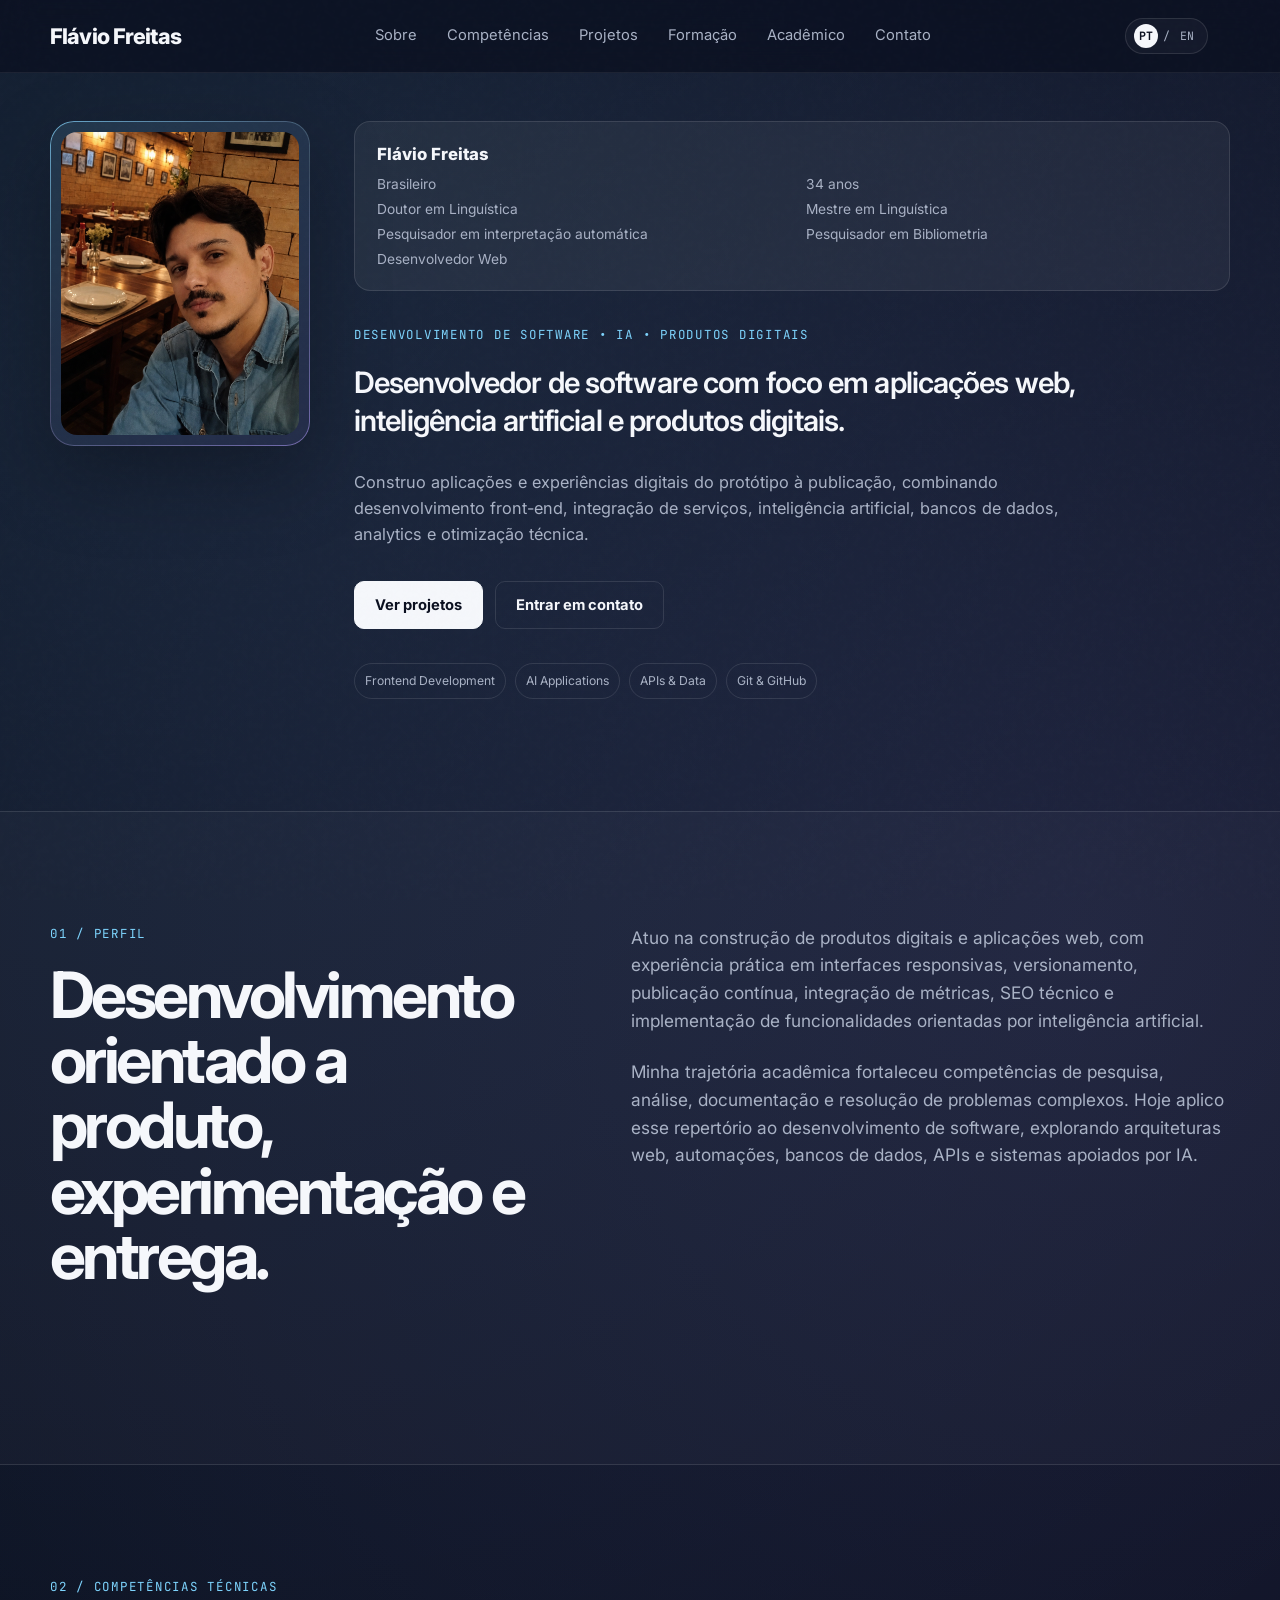
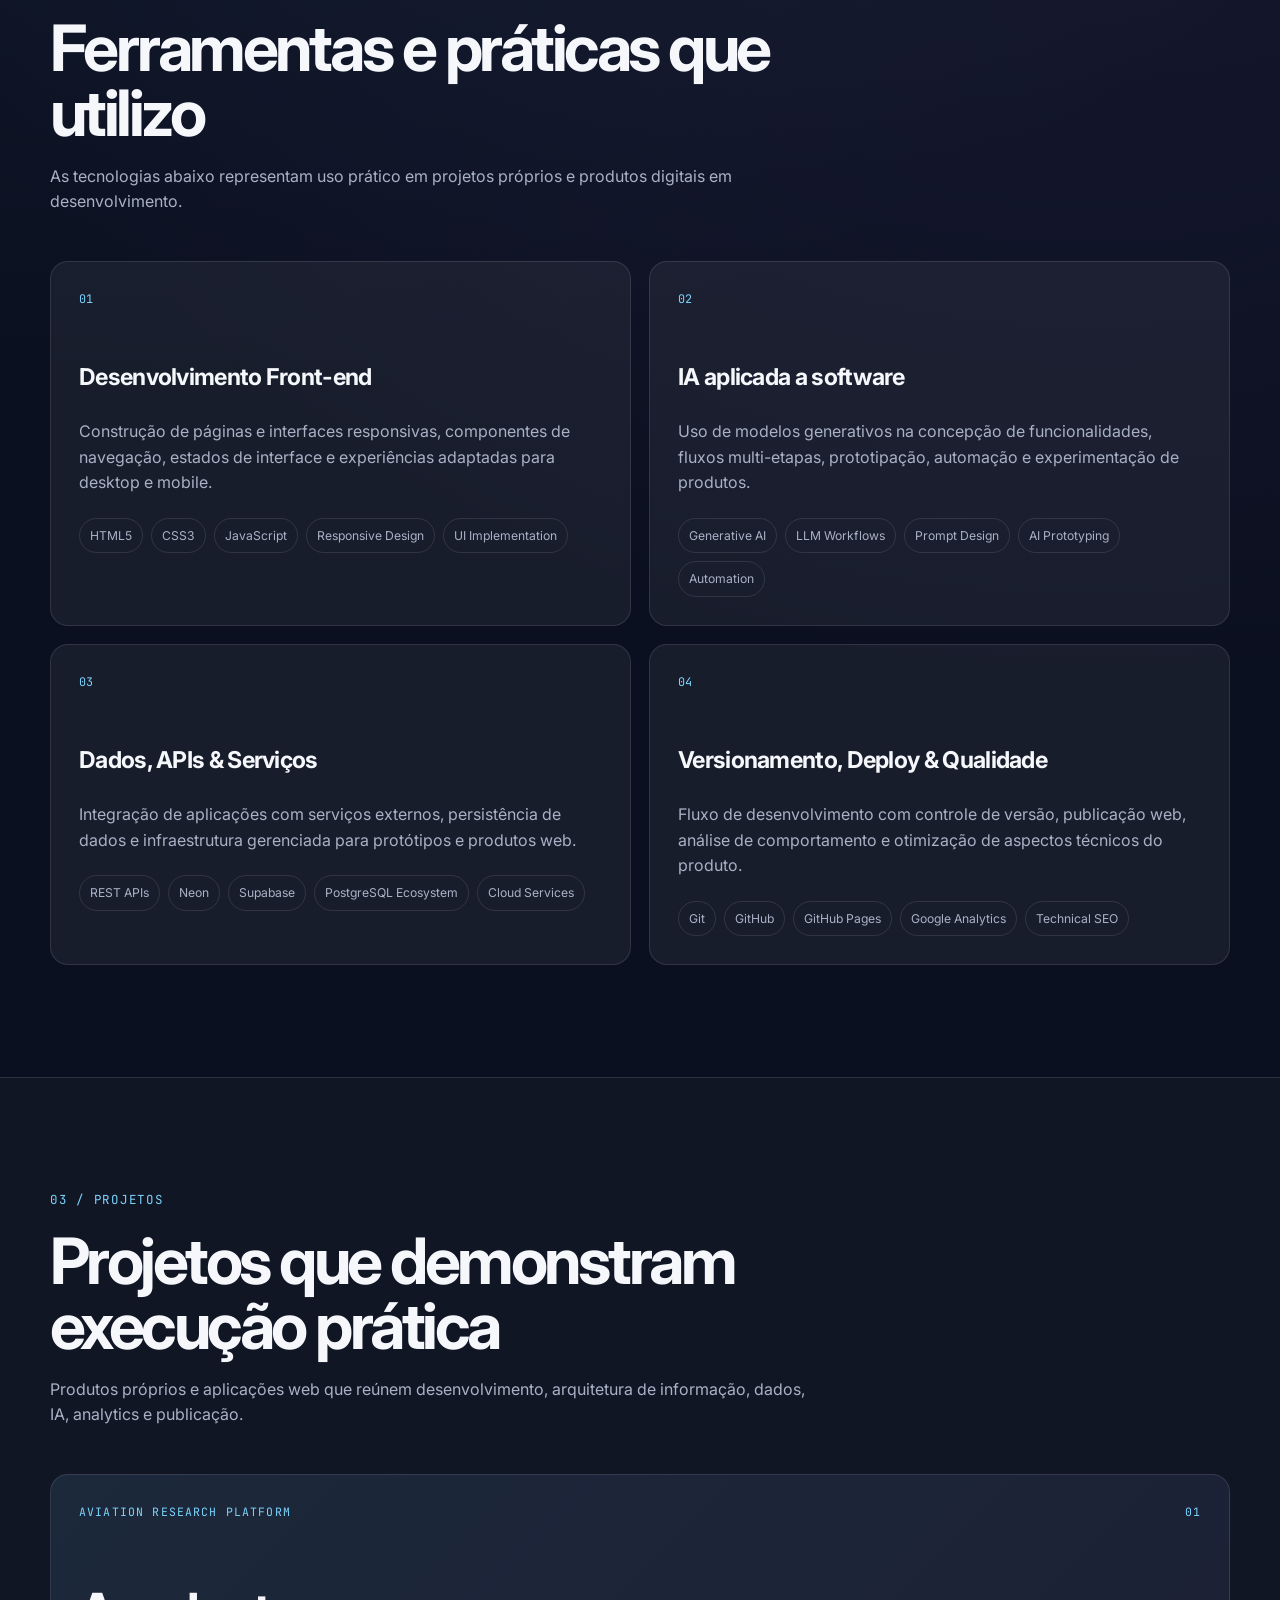
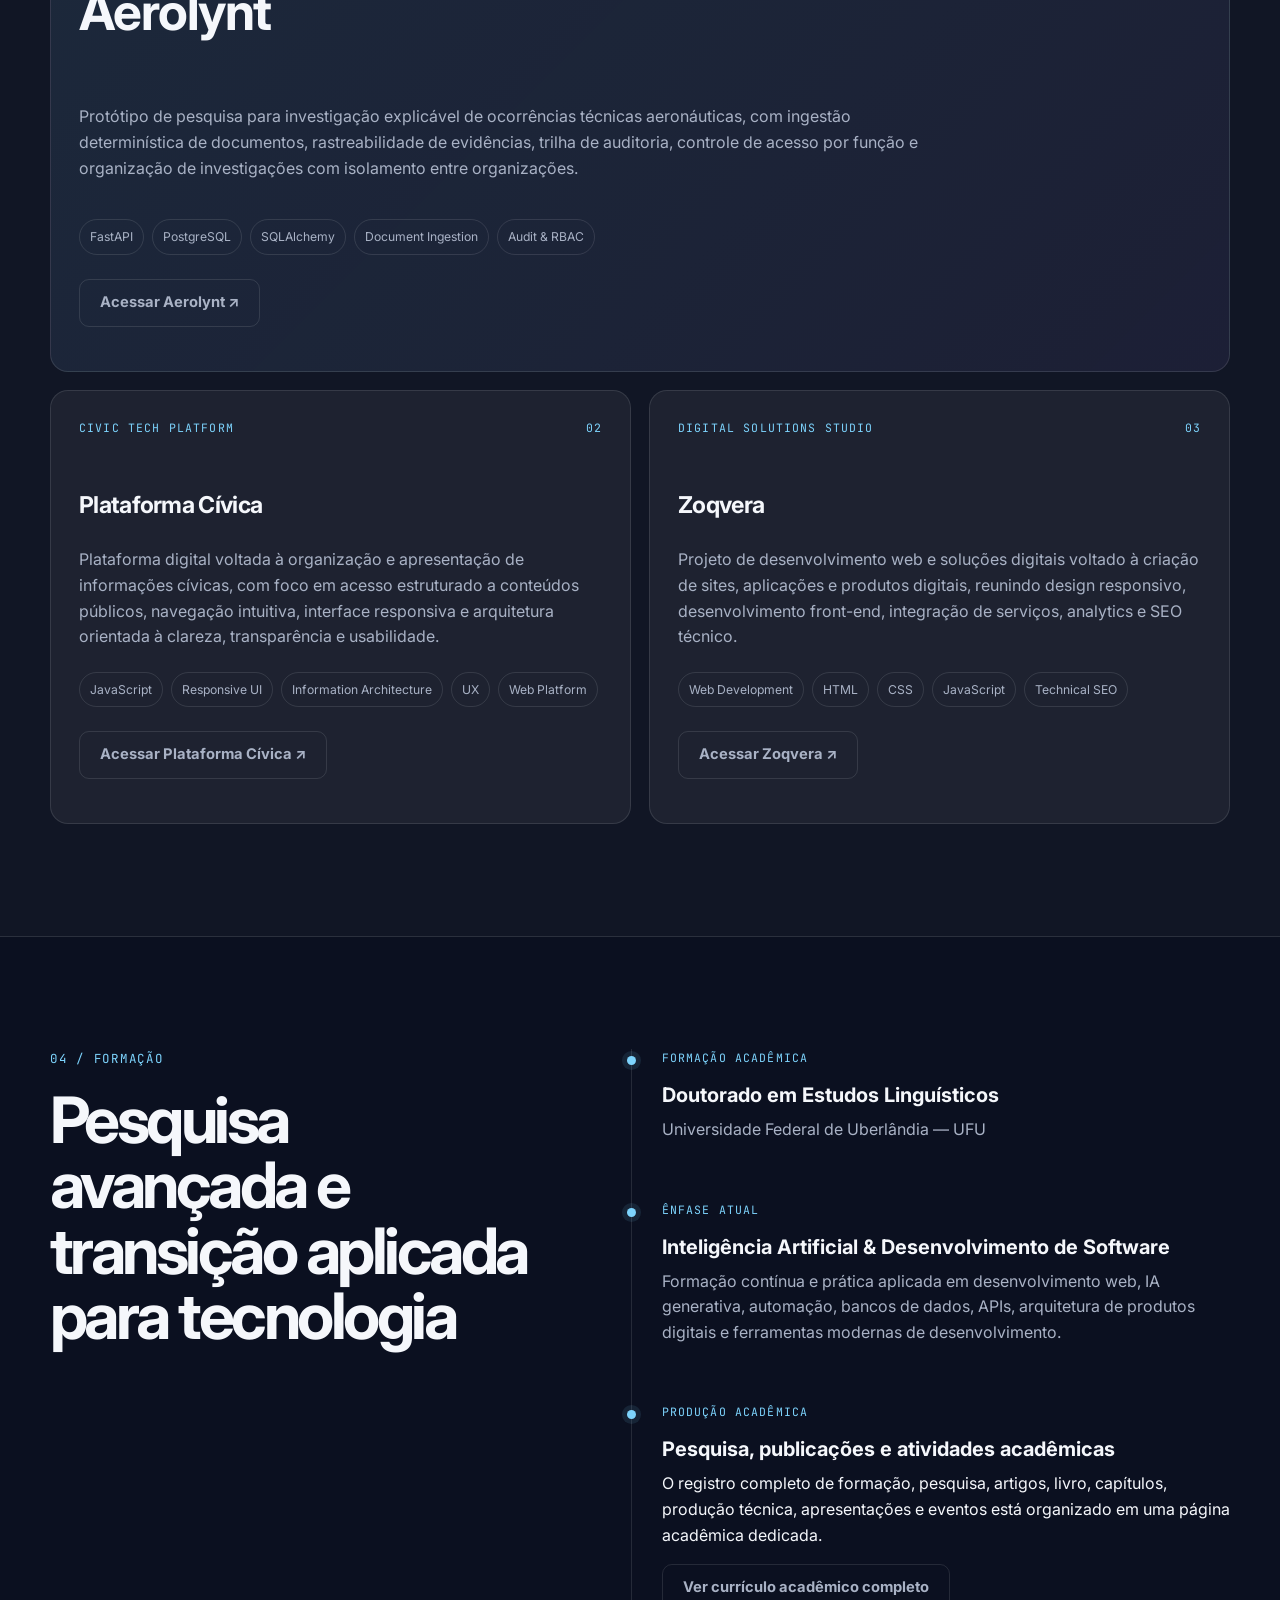
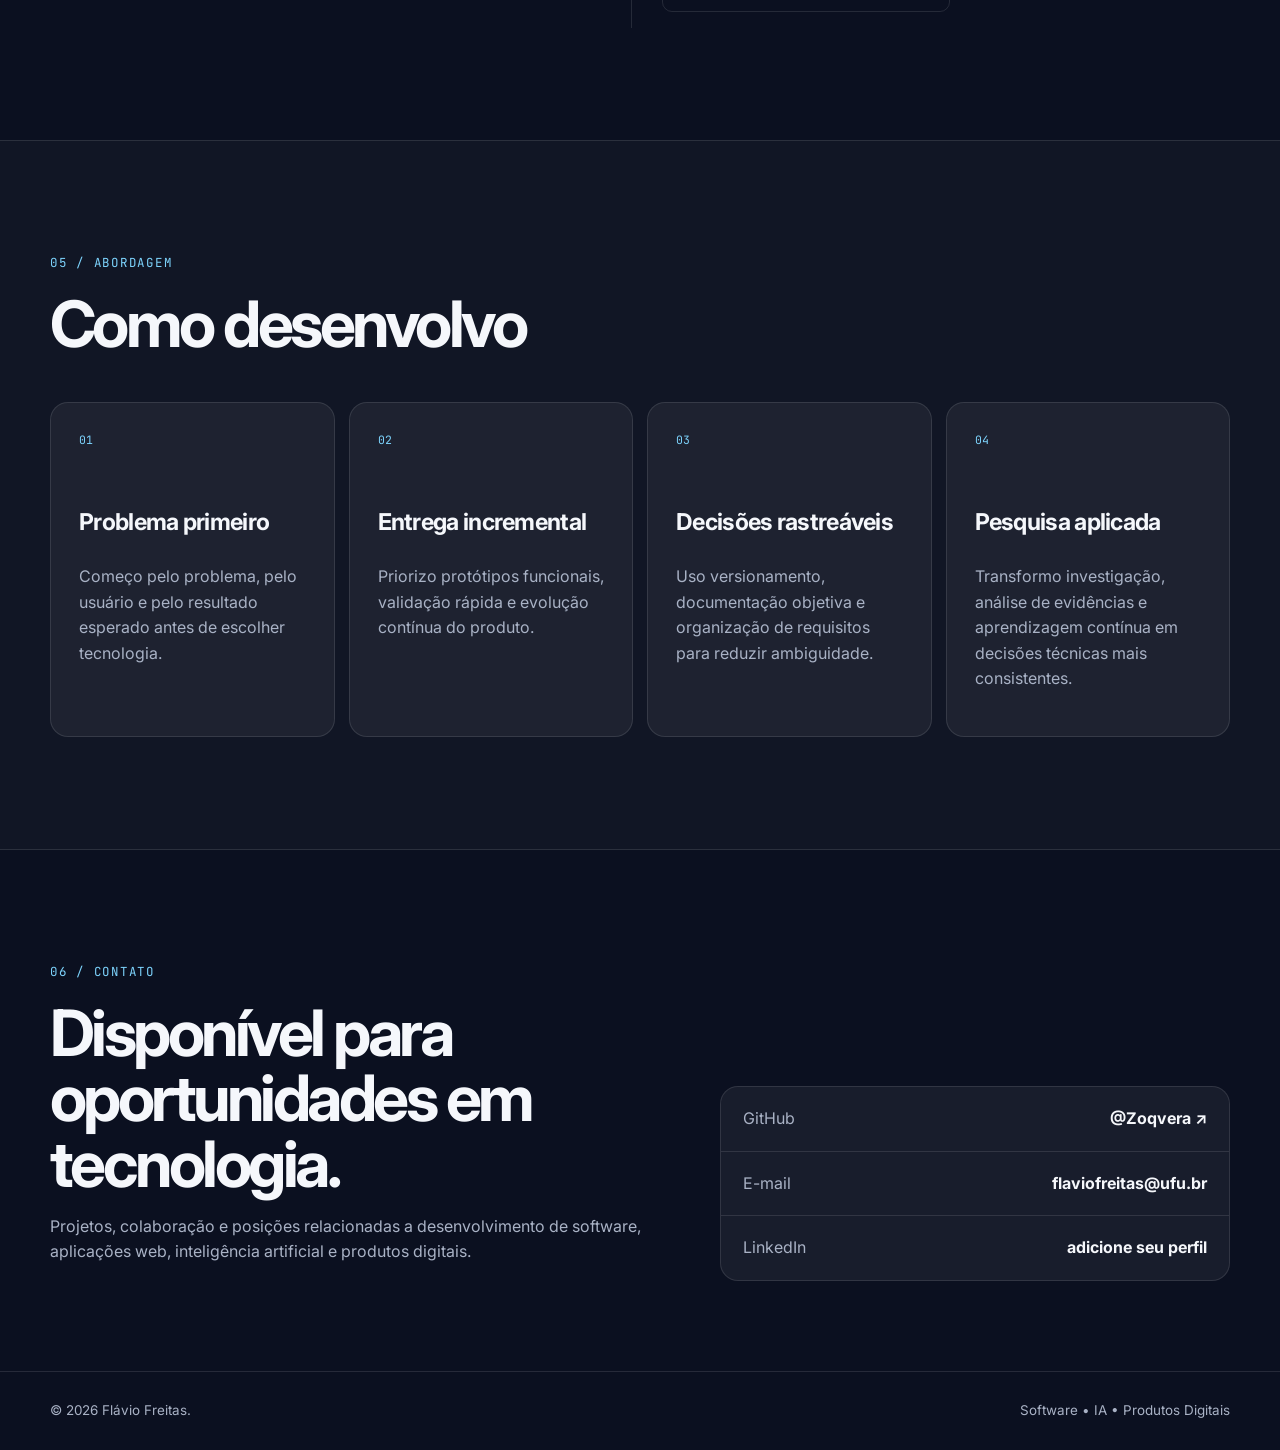
==== index.html @ 49cc50a0 "Replace client projects card with Zoqvera" ====
<!DOCTYPE html>
<html lang="pt-BR">
<head>
  <meta charset="UTF-8" />
  <meta name="viewport" content="width=device-width, initial-scale=1.0" />
  <meta name="description" content="Currículo e portfólio de Flávio Freitas, com foco em desenvolvimento de software, aplicações web, inteligência artificial e produtos digitais." />
  <meta name="theme-color" content="#0b1020" />
  <title>Flávio Freitas | Software Developer</title>
  <link rel="preconnect" href="https://fonts.googleapis.com">
  <link rel="preconnect" href="https://fonts.gstatic.com" crossorigin>
  <link href="https://fonts.googleapis.com/css2?family=Inter:wght@400;500;600;700;800&family=JetBrains+Mono:wght@500;600&display=swap" rel="stylesheet">
  <link rel="stylesheet" href="styles.css" />
</head>
<body>
  <div class="noise" aria-hidden="true"></div>

  <header class="site-header">
    <div class="container nav-wrap">
      <a class="brand" href="#top" aria-label="Ir para o início">Flávio Freitas</a>
      <nav class="nav" aria-label="Navegação principal">
        <a href="#sobre">Sobre</a>
        <a href="#competencias">Competências</a>
        <a href="#projetos">Projetos</a>
        <a href="#formacao">Formação</a>
        <a href="academic.html">Acadêmico</a>
        <a href="#contato">Contato</a>
      </nav>
      <button class="menu-button" aria-label="Abrir menu" aria-expanded="false">☰</button>
    </div>
  </header>

  <main id="top">
    <section class="hero section">
      <div class="container hero-grid">
        <div class="profile-photo-wrap reveal">
          <div class="photo-frame compact-photo">
            <img src="assets/profile_picture.png" alt="Retrato profissional de Flávio Freitas" />
          </div>
        </div>

        <div class="hero-content reveal">
          <div class="profile-summary">
            <p class="profile-name">Flávio Freitas</p>
            <p>Brasileiro</p>
            <p>34 anos</p>
            <p>Doutor em Linguística</p>
            <p>Mestre em Linguística</p>
            <p>Pesquisador em interpretação automática</p>
            <p>Pesquisador em Bibliometria</p>
            <p>Desenvolvedor Web</p>
          </div>

          <div class="hero-copy">
            <p class="eyebrow">DESENVOLVIMENTO DE SOFTWARE • IA • PRODUTOS DIGITAIS</p>
            <p class="headline">Desenvolvedor de software com foco em aplicações web, inteligência artificial e produtos digitais.</p>
            <p class="hero-text">Construo aplicações e experiências digitais do protótipo à publicação, combinando desenvolvimento front-end, integração de serviços, inteligência artificial, bancos de dados, analytics e otimização técnica.</p>
            <div class="hero-actions">
              <a class="button primary" href="#projetos">Ver projetos</a>
              <a class="button secondary" href="#contato">Entrar em contato</a>
            </div>
            <div class="hero-tags" aria-label="Principais áreas">
              <span>Frontend Development</span>
              <span>AI Applications</span>
              <span>APIs & Data</span>
              <span>Git & GitHub</span>
            </div>
          </div>
        </div>
      </div>
    </section>

    <section id="sobre" class="section alt-section">
      <div class="container split-grid">
        <div class="section-heading reveal">
          <p class="eyebrow">01 / PERFIL</p>
          <h2>Desenvolvimento orientado a produto, experimentação e entrega.</h2>
        </div>
        <div class="prose reveal">
          <p>Atuo na construção de produtos digitais e aplicações web, com experiência prática em interfaces responsivas, versionamento, publicação contínua, integração de métricas, SEO técnico e implementação de funcionalidades orientadas por inteligência artificial.</p>
          <p>Minha trajetória acadêmica fortaleceu competências de pesquisa, análise, documentação e resolução de problemas complexos. Hoje aplico esse repertório ao desenvolvimento de software, explorando arquiteturas web, automações, bancos de dados, APIs e sistemas apoiados por IA.</p>
        </div>
      </div>
    </section>

    <section id="competencias" class="section">
      <div class="container">
        <div class="section-heading reveal">
          <p class="eyebrow">02 / COMPETÊNCIAS TÉCNICAS</p>
          <h2>Ferramentas e práticas que utilizo</h2>
          <p class="section-intro">As tecnologias abaixo representam uso prático em projetos próprios e produtos digitais em desenvolvimento.</p>
        </div>
        <div class="skills-grid">
          <article class="skill-card reveal"><div class="skill-number">01</div><h3>Desenvolvimento Front-end</h3><p>Construção de páginas e interfaces responsivas, componentes de navegação, estados de interface e experiências adaptadas para desktop e mobile.</p><div class="chips"><span>HTML5</span><span>CSS3</span><span>JavaScript</span><span>Responsive Design</span><span>UI Implementation</span></div></article>
          <article class="skill-card reveal"><div class="skill-number">02</div><h3>IA aplicada a software</h3><p>Uso de modelos generativos na concepção de funcionalidades, fluxos multi-etapas, prototipação, automação e experimentação de produtos.</p><div class="chips"><span>Generative AI</span><span>LLM Workflows</span><span>Prompt Design</span><span>AI Prototyping</span><span>Automation</span></div></article>
          <article class="skill-card reveal"><div class="skill-number">03</div><h3>Dados, APIs & Serviços</h3><p>Integração de aplicações com serviços externos, persistência de dados e infraestrutura gerenciada para protótipos e produtos web.</p><div class="chips"><span>REST APIs</span><span>Neon</span><span>Supabase</span><span>PostgreSQL Ecosystem</span><span>Cloud Services</span></div></article>
          <article class="skill-card reveal"><div class="skill-number">04</div><h3>Versionamento, Deploy & Qualidade</h3><p>Fluxo de desenvolvimento com controle de versão, publicação web, análise de comportamento e otimização de aspectos técnicos do produto.</p><div class="chips"><span>Git</span><span>GitHub</span><span>GitHub Pages</span><span>Google Analytics</span><span>Technical SEO</span></div></article>
        </div>
      </div>
    </section>

    <section id="projetos" class="section alt-section">
      <div class="container">
        <div class="section-heading reveal">
          <p class="eyebrow">03 / PROJETOS</p>
          <h2>Projetos que demonstram execução prática</h2>
          <p class="section-intro">Produtos próprios e aplicações web que reúnem desenvolvimento, arquitetura de informação, dados, IA, analytics e publicação.</p>
        </div>

        <div class="projects-grid">
          <article class="project-card featured reveal">
            <div class="project-meta"><span>AVIATION RESEARCH PLATFORM</span><span>01</span></div>
            <h3>Aerolynt</h3>
            <p>Protótipo de pesquisa para investigação explicável de ocorrências técnicas aeronáuticas, com ingestão determinística de documentos, rastreabilidade de evidências, trilha de auditoria, controle de acesso por função e organização de investigações com isolamento entre organizações.</p>
            <div class="project-stack"><span>FastAPI</span><span>PostgreSQL</span><span>SQLAlchemy</span><span>Document Ingestion</span><span>Audit & RBAC</span></div>
            <p style="margin-top:24px;"><a class="button secondary" href="https://aerolynt.com" target="_blank" rel="noopener noreferrer">Acessar Aerolynt ↗</a></p>
          </article>

          <article class="project-card reveal">
            <div class="project-meta"><span>CIVIC TECH PLATFORM</span><span>02</span></div>
            <h3>Plataforma Cívica</h3>
            <p>Plataforma digital voltada à organização e apresentação de informações cívicas, com foco em acesso estruturado a conteúdos públicos, navegação intuitiva, interface responsiva e arquitetura orientada à clareza, transparência e usabilidade.</p>
            <div class="project-stack"><span>JavaScript</span><span>Responsive UI</span><span>Information Architecture</span><span>UX</span><span>Web Platform</span></div>
            <p style="margin-top:24px;"><a class="button secondary" href="https://plataformacivica.org/" target="_blank" rel="noopener noreferrer">Acessar Plataforma Cívica ↗</a></p>
          </article>

          <article class="project-card reveal">
            <div class="project-meta"><span>DIGITAL SOLUTIONS STUDIO</span><span>03</span></div>
            <h3>Zoqvera</h3>
            <p>Projeto de desenvolvimento web e soluções digitais voltado à criação de sites, aplicações e produtos digitais, reunindo design responsivo, desenvolvimento front-end, integração de serviços, analytics e SEO técnico.</p>
            <div class="project-stack"><span>Web Development</span><span>HTML</span><span>CSS</span><span>JavaScript</span><span>Technical SEO</span></div>
            <p style="margin-top:24px;"><a class="button secondary" href="https://zoqvera.com" target="_blank" rel="noopener noreferrer">Acessar Zoqvera ↗</a></p>
          </article>
        </div>
      </div>
    </section>

    <section id="formacao" class="section">
      <div class="container split-grid">
        <div class="section-heading reveal"><p class="eyebrow">04 / FORMAÇÃO</p><h2>Pesquisa avançada e transição aplicada para tecnologia</h2></div>
        <div class="timeline reveal">
          <div class="timeline-item"><span class="timeline-marker"></span><div><p class="timeline-label">FORMAÇÃO ACADÊMICA</p><h3>Doutorado em Estudos Linguísticos</h3><p>Universidade Federal de Uberlândia — UFU</p></div></div>
          <div class="timeline-item"><span class="timeline-marker"></span><div><p class="timeline-label">ÊNFASE ATUAL</p><h3>Inteligência Artificial & Desenvolvimento de Software</h3><p>Formação contínua e prática aplicada em desenvolvimento web, IA generativa, automação, bancos de dados, APIs, arquitetura de produtos digitais e ferramentas modernas de desenvolvimento.</p></div></div>
          <div class="timeline-item"><span class="timeline-marker"></span><div><p class="timeline-label">PRODUÇÃO ACADÊMICA</p><h3>Pesquisa, publicações e atividades acadêmicas</h3><p>O registro completo de formação, pesquisa, artigos, livro, capítulos, produção técnica, apresentações e eventos está organizado em uma página acadêmica dedicada.</p><p style="margin-top:16px"><a class="button secondary" href="academic.html">Ver currículo acadêmico completo</a></p></div></div>
        </div>
      </div>
    </section>

    <section id="diferenciais" class="section alt-section">
      <div class="container"><div class="section-heading reveal"><p class="eyebrow">05 / ABORDAGEM</p><h2>Como desenvolvo</h2></div><div class="principles-grid"><div class="principle reveal"><span>01</span><h3>Problema primeiro</h3><p>Começo pelo problema, pelo usuário e pelo resultado esperado antes de escolher tecnologia.</p></div><div class="principle reveal"><span>02</span><h3>Entrega incremental</h3><p>Priorizo protótipos funcionais, validação rápida e evolução contínua do produto.</p></div><div class="principle reveal"><span>03</span><h3>Decisões rastreáveis</h3><p>Uso versionamento, documentação objetiva e organização de requisitos para reduzir ambiguidade.</p></div><div class="principle reveal"><span>04</span><h3>Pesquisa aplicada</h3><p>Transformo investigação, análise de evidências e aprendizagem contínua em decisões técnicas mais consistentes.</p></div></div></div>
    </section>

    <section id="contato" class="section contact-section"><div class="container contact-grid"><div class="reveal"><p class="eyebrow">06 / CONTATO</p><h2>Disponível para oportunidades em tecnologia.</h2><p>Projetos, colaboração e posições relacionadas a desenvolvimento de software, aplicações web, inteligência artificial e produtos digitais.</p></div><div class="contact-card reveal"><a href="https://github.com/Zoqvera" target="_blank" rel="noopener noreferrer"><span>GitHub</span><strong>@Zoqvera ↗</strong></a><a id="direct-contact" href="mailto:flaviofreitas@ufu.br"><span>E-mail</span><strong>flaviofreitas@ufu.br</strong></a><div class="contact-placeholder"><span>LinkedIn</span><strong>adicione seu perfil</strong></div></div></div></section>
  </main>

  <footer class="footer"><div class="container footer-inner"><p>© <span id="year"></span> Flávio Freitas.</p><p>Software • IA • Produtos Digitais</p></div></footer>
  <script src="script.js"></script>
</body>
</html>
---- styles.css ----
:root {
  --bg: #0b1020;
  --bg-soft: #11182d;
  --panel: rgba(255,255,255,.055);
  --panel-strong: rgba(255,255,255,.085);
  --text: #f5f7fb;
  --muted: #a9b2c5;
  --line: rgba(255,255,255,.11);
  --accent: #7dd3fc;
  --accent-2: #a78bfa;
  --max: 1180px;
}

* { box-sizing: border-box; }
html { scroll-behavior: smooth; }
body {
  margin: 0;
  font-family: 'Inter', sans-serif;
  background:
    radial-gradient(circle at 15% 5%, rgba(125,211,252,.10), transparent 28%),
    radial-gradient(circle at 85% 15%, rgba(167,139,250,.10), transparent 25%),
    var(--bg);
  color: var(--text);
  line-height: 1.6;
}
a { color: inherit; text-decoration: none; }
img { max-width: 100%; display: block; }
code { font-family: 'JetBrains Mono', monospace; font-size: .85em; }

.noise {
  pointer-events: none;
  position: fixed;
  inset: 0;
  opacity: .025;
  z-index: 999;
  background-image: url("data:image/svg+xml,%3Csvg viewBox='0 0 180 180' xmlns='http://www.w3.org/2000/svg'%3E%3Cfilter id='n'%3E%3CfeTurbulence type='fractalNoise' baseFrequency='.8' numOctaves='3' stitchTiles='stitchTiles'/%3E%3C/filter%3E%3Crect width='100%25' height='100%25' filter='url(%23n)' opacity='.55'/%3E%3C/svg%3E");
}

.container { width: min(calc(100% - 40px), var(--max)); margin: 0 auto; }
.section { padding: 112px 0; }
.alt-section { background: rgba(255,255,255,.022); border-block: 1px solid var(--line); }

.site-header {
  position: sticky;
  top: 0;
  z-index: 50;
  background: rgba(11,16,32,.78);
  backdrop-filter: blur(16px);
  border-bottom: 1px solid rgba(255,255,255,.07);
}
.nav-wrap { height: 72px; display: flex; align-items: center; justify-content: space-between; }
.brand { font-size: 1.35rem; font-weight: 800; letter-spacing: -.04em; }
.brand span { color: var(--accent); }
.nav { display: flex; gap: 30px; }
.nav a { color: var(--muted); font-size: .92rem; transition: .2s ease; }
.nav a:hover { color: var(--text); }
.menu-button { display: none; background: transparent; color: var(--text); border: 0; font-size: 1.5rem; }

.hero { min-height: auto; display: block; padding-top: 48px; }
.hero-grid { display: grid; grid-template-columns: 260px 1fr; gap: 44px; align-items: start; }
.profile-photo-wrap { position: sticky; top: 104px; }
.photo-frame {
  position: relative;
  border: 1px solid var(--line);
  border-radius: 24px;
  padding: 10px;
  background: linear-gradient(145deg, rgba(125,211,252,.12), rgba(167,139,250,.08));
  box-shadow: 0 30px 80px rgba(0,0,0,.28);
}
.compact-photo { width: 100%; aspect-ratio: 4 / 5; }
.compact-photo img { width: 100%; height: 100%; object-fit: cover; object-position: center; border-radius: 16px; }
.photo-frame::before { content: ''; position: absolute; inset: -1px; border-radius: 24px; padding: 1px; background: linear-gradient(145deg, rgba(125,211,252,.7), transparent 45%, rgba(167,139,250,.5)); -webkit-mask: linear-gradient(#fff 0 0) content-box, linear-gradient(#fff 0 0); -webkit-mask-composite: xor; mask-composite: exclude; pointer-events: none; }

.hero-content { min-width: 0; }
.profile-summary {
  display: grid;
  grid-template-columns: repeat(2, minmax(0, 1fr));
  gap: 5px 28px;
  padding: 20px 22px;
  margin-bottom: 34px;
  border: 1px solid var(--line);
  border-radius: 16px;
  background: var(--panel);
}
.profile-summary p { margin: 0; color: var(--muted); font-size: .86rem; line-height: 1.45; }
.profile-summary .profile-name { color: var(--text); font-size: 1.05rem; font-weight: 800; grid-column: 1 / -1; margin-bottom: 4px; }

.eyebrow {
  font-family: 'JetBrains Mono', monospace;
  color: var(--accent);
  font-size: .78rem;
  letter-spacing: .14em;
  margin: 0 0 18px;
}
h1, h2, h3, p { margin-top: 0; }
h1 { font-size: clamp(4rem, 8vw, 7.6rem); line-height: .92; letter-spacing: -.075em; margin-bottom: 28px; }
h1 span { display: block; color: transparent; -webkit-text-stroke: 1px rgba(245,247,251,.72); }
.headline { font-size: clamp(1.3rem, 2.3vw, 2rem); line-height: 1.3; max-width: 760px; font-weight: 600; letter-spacing: -.03em; }
.hero-text { max-width: 720px; color: var(--muted); font-size: 1.02rem; }
.hero-actions { display: flex; gap: 12px; margin: 34px 0; flex-wrap: wrap; }
.button { display: inline-flex; align-items: center; justify-content: center; min-height: 48px; padding: 0 20px; border-radius: 10px; font-weight: 700; font-size: .92rem; border: 1px solid var(--line); transition: .2s ease; }
.button.primary { background: var(--text); color: var(--bg); border-color: var(--text); }
.button.secondary { background: transparent; }
.button:hover { transform: translateY(-2px); }
.hero-tags { display: flex; gap: 9px; flex-wrap: wrap; }
.hero-tags span, .chips span, .project-stack span { border: 1px solid var(--line); border-radius: 999px; padding: 7px 10px; color: var(--muted); font-size: .76rem; }

.split-grid { display: grid; grid-template-columns: .9fr 1.1fr; gap: 90px; align-items: start; }
.section-heading { max-width: 760px; margin-bottom: 46px; }
h2 { font-size: clamp(2.4rem, 5vw, 4.6rem); line-height: 1.02; letter-spacing: -.055em; margin-bottom: 18px; }
.section-intro, .prose p { color: var(--muted); }
.prose { font-size: 1.08rem; }
.prose p { margin-bottom: 24px; }

.skills-grid { display: grid; grid-template-columns: repeat(2, 1fr); gap: 18px; }
.skill-card, .project-card, .principle { border: 1px solid var(--line); background: var(--panel); border-radius: 18px; padding: 28px; transition: .25s ease; }
.skill-card:hover, .project-card:hover, .principle:hover { transform: translateY(-4px); background: var(--panel-strong); border-color: rgba(125,211,252,.28); }
.skill-number { font-family: 'JetBrains Mono', monospace; color: var(--accent); font-size: .74rem; margin-bottom: 50px; }
.skill-card h3, .project-card h3, .principle h3 { font-size: 1.45rem; letter-spacing: -.03em; }
.skill-card p, .project-card p, .principle p { color: var(--muted); }
.chips, .project-stack { display: flex; flex-wrap: wrap; gap: 8px; margin-top: 22px; }

.projects-grid { display: grid; grid-template-columns: repeat(2, 1fr); gap: 18px; }
.project-card.featured { grid-column: 1 / -1; min-height: 340px; display: flex; flex-direction: column; justify-content: flex-end; background: linear-gradient(135deg, rgba(125,211,252,.10), rgba(167,139,250,.08)); }
.project-card.featured h3 { font-size: clamp(2rem, 4vw, 3.6rem); max-width: 850px; }
.project-card.featured p { max-width: 850px; }
.project-meta { display: flex; justify-content: space-between; color: var(--accent); font-family: 'JetBrains Mono', monospace; font-size: .72rem; letter-spacing: .1em; margin-bottom: 50px; }

.timeline { border-left: 1px solid var(--line); padding-left: 30px; }
.timeline-item { position: relative; padding-bottom: 42px; }
.timeline-item:last-child { padding-bottom: 0; }
.timeline-marker { position: absolute; left: -35px; top: 7px; width: 9px; height: 9px; border-radius: 50%; background: var(--accent); box-shadow: 0 0 0 5px rgba(125,211,252,.1); }
.timeline-label { font-family: 'JetBrains Mono', monospace; font-size: .72rem; color: var(--accent); letter-spacing: .1em; }
.timeline-item h3 { margin-bottom: 6px; font-size: 1.25rem; }
.timeline-item p:last-child { color: var(--muted); }

.principles-grid { display: grid; grid-template-columns: repeat(4, 1fr); gap: 14px; }
.principle span { font-family: 'JetBrains Mono', monospace; color: var(--accent); font-size: .72rem; display: block; margin-bottom: 54px; }

.contact-section { padding-bottom: 90px; }
.contact-grid { display: grid; grid-template-columns: 1fr .85fr; gap: 70px; align-items: end; }
.contact-grid > div:first-child p:last-child { color: var(--muted); max-width: 650px; }
.contact-card { border: 1px solid var(--line); border-radius: 18px; overflow: hidden; background: var(--panel); }
.contact-card > * { display: flex; justify-content: space-between; gap: 20px; padding: 19px 22px; border-bottom: 1px solid var(--line); }
.contact-card > *:last-child { border-bottom: 0; }
.contact-card span { color: var(--muted); }
.contact-card strong { text-align: right; }
.contact-card a:hover strong { color: var(--accent); }

.footer { border-top: 1px solid var(--line); padding: 28px 0; color: var(--muted); font-size: .84rem; }
.footer-inner { display: flex; justify-content: space-between; gap: 20px; }
.footer p { margin: 0; }

.reveal { opacity: 0; transform: translateY(16px); transition: opacity .7s ease, transform .7s ease; }
.reveal.visible { opacity: 1; transform: translateY(0); }

@media (max-width: 960px) {
  .hero-grid { grid-template-columns: 210px 1fr; gap: 30px; }
  .split-grid, .contact-grid { grid-template-columns: 1fr; gap: 48px; }
  .profile-photo-wrap { position: static; }
  .principles-grid { grid-template-columns: repeat(2, 1fr); }
}

@media (max-width: 720px) {
  .section { padding: 80px 0; }
  .hero { padding-top: 28px; }
  .container { width: min(calc(100% - 28px), var(--max)); }
  .nav { position: absolute; left: 14px; right: 14px; top: 72px; display: none; flex-direction: column; gap: 0; padding: 10px; background: #11182d; border: 1px solid var(--line); border-radius: 12px; box-shadow: 0 22px 60px rgba(0,0,0,.34); }
  .nav.open { display: flex; }
  .nav a { padding: 12px; }
  .menu-button { display: block; }
  .hero-grid { grid-template-columns: 112px 1fr; gap: 18px; align-items: start; }
  .compact-photo { border-radius: 18px; padding: 6px; }
  .compact-photo img { border-radius: 12px; }
  .profile-summary { grid-template-columns: 1fr; gap: 2px; padding: 14px 15px; margin-bottom: 26px; }
  .profile-summary p { font-size: .75rem; line-height: 1.35; }
  .profile-summary .profile-name { font-size: .88rem; margin-bottom: 3px; }
  .hero-copy { grid-column: 1 / -1; }
  .hero-content { display: contents; }
  .hero-content .profile-summary { grid-column: 2; }
  .hero-content .hero-copy { grid-column: 1 / -1; }
  .skills-grid, .projects-grid, .principles-grid { grid-template-columns: 1fr; }
  .project-card.featured { grid-column: auto; }
  .footer-inner { flex-direction: column; }
  .contact-card > * { flex-direction: column; }
  .contact-card strong { text-align: left; }
}

@media (prefers-reduced-motion: reduce) {
  html { scroll-behavior: auto; }
  *, *::before, *::after { transition: none !important; animation: none !important; }
  .reveal { opacity: 1; transform: none; }
}
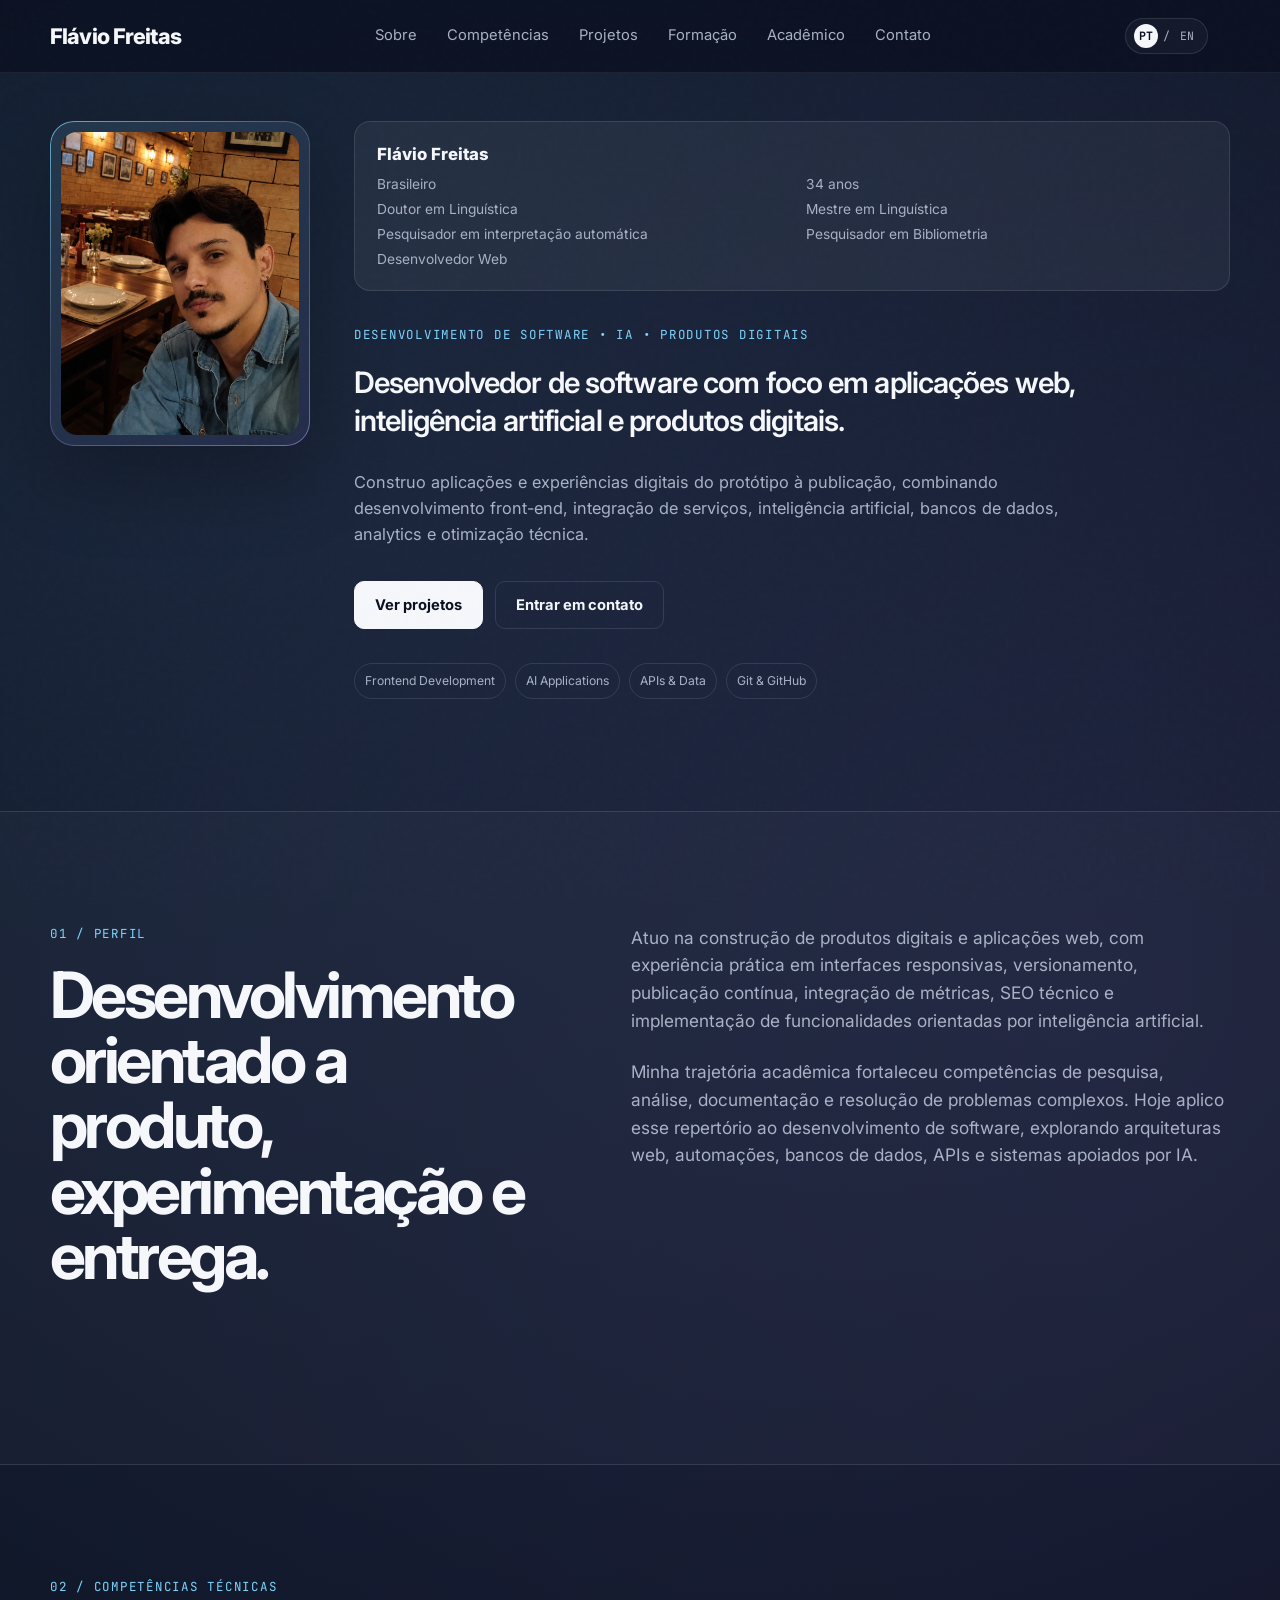
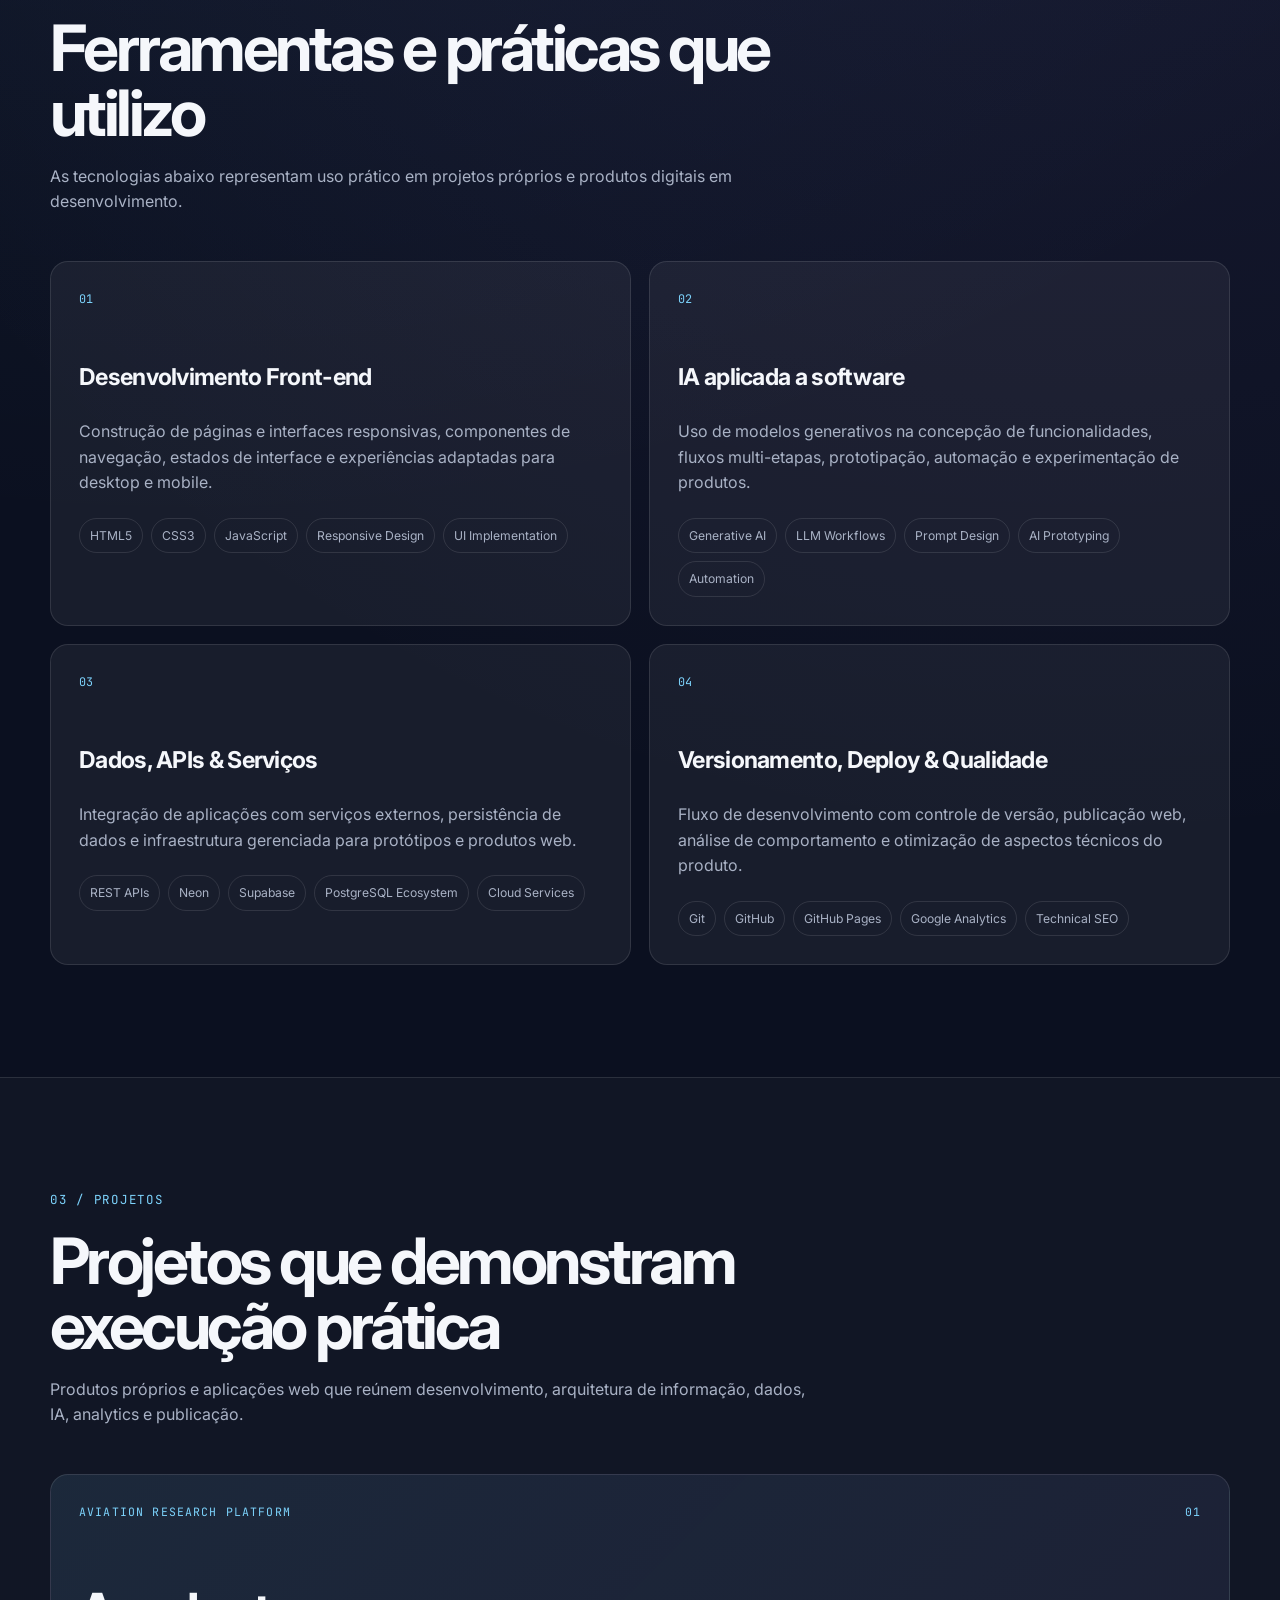
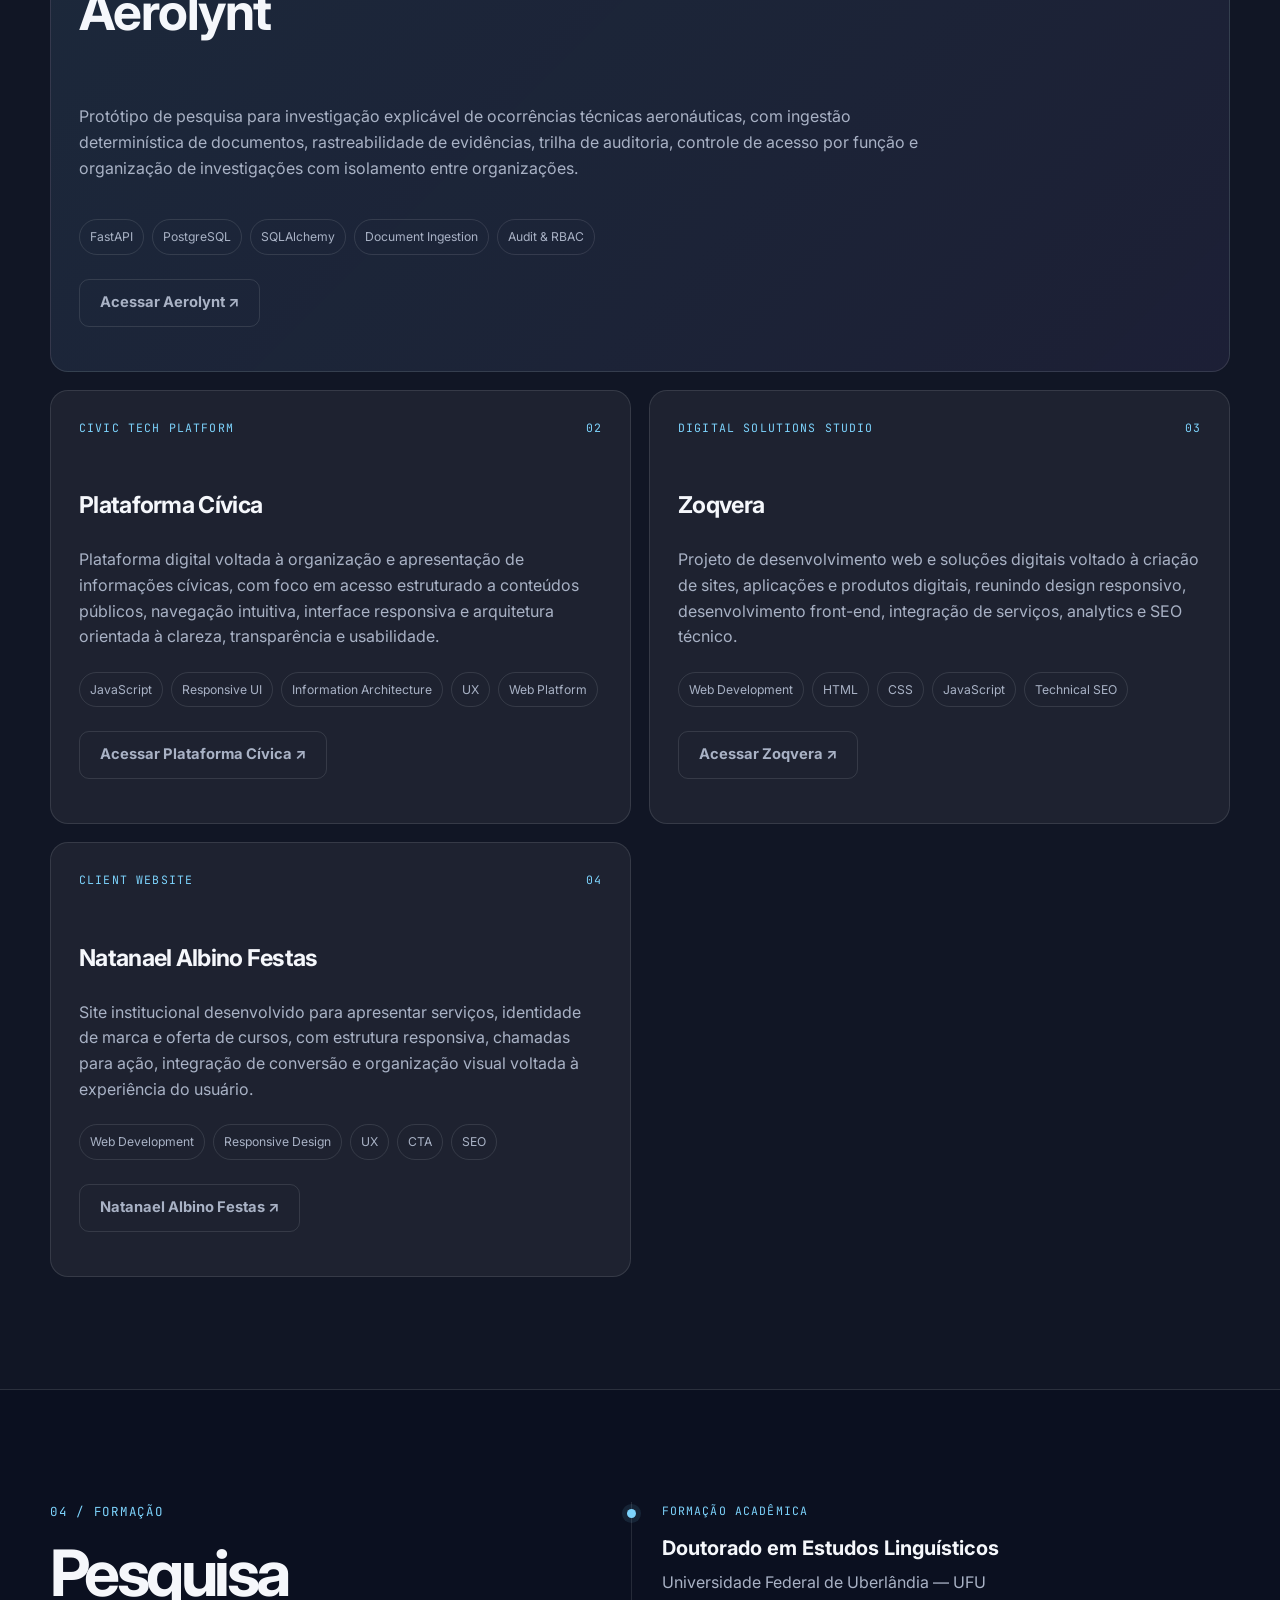
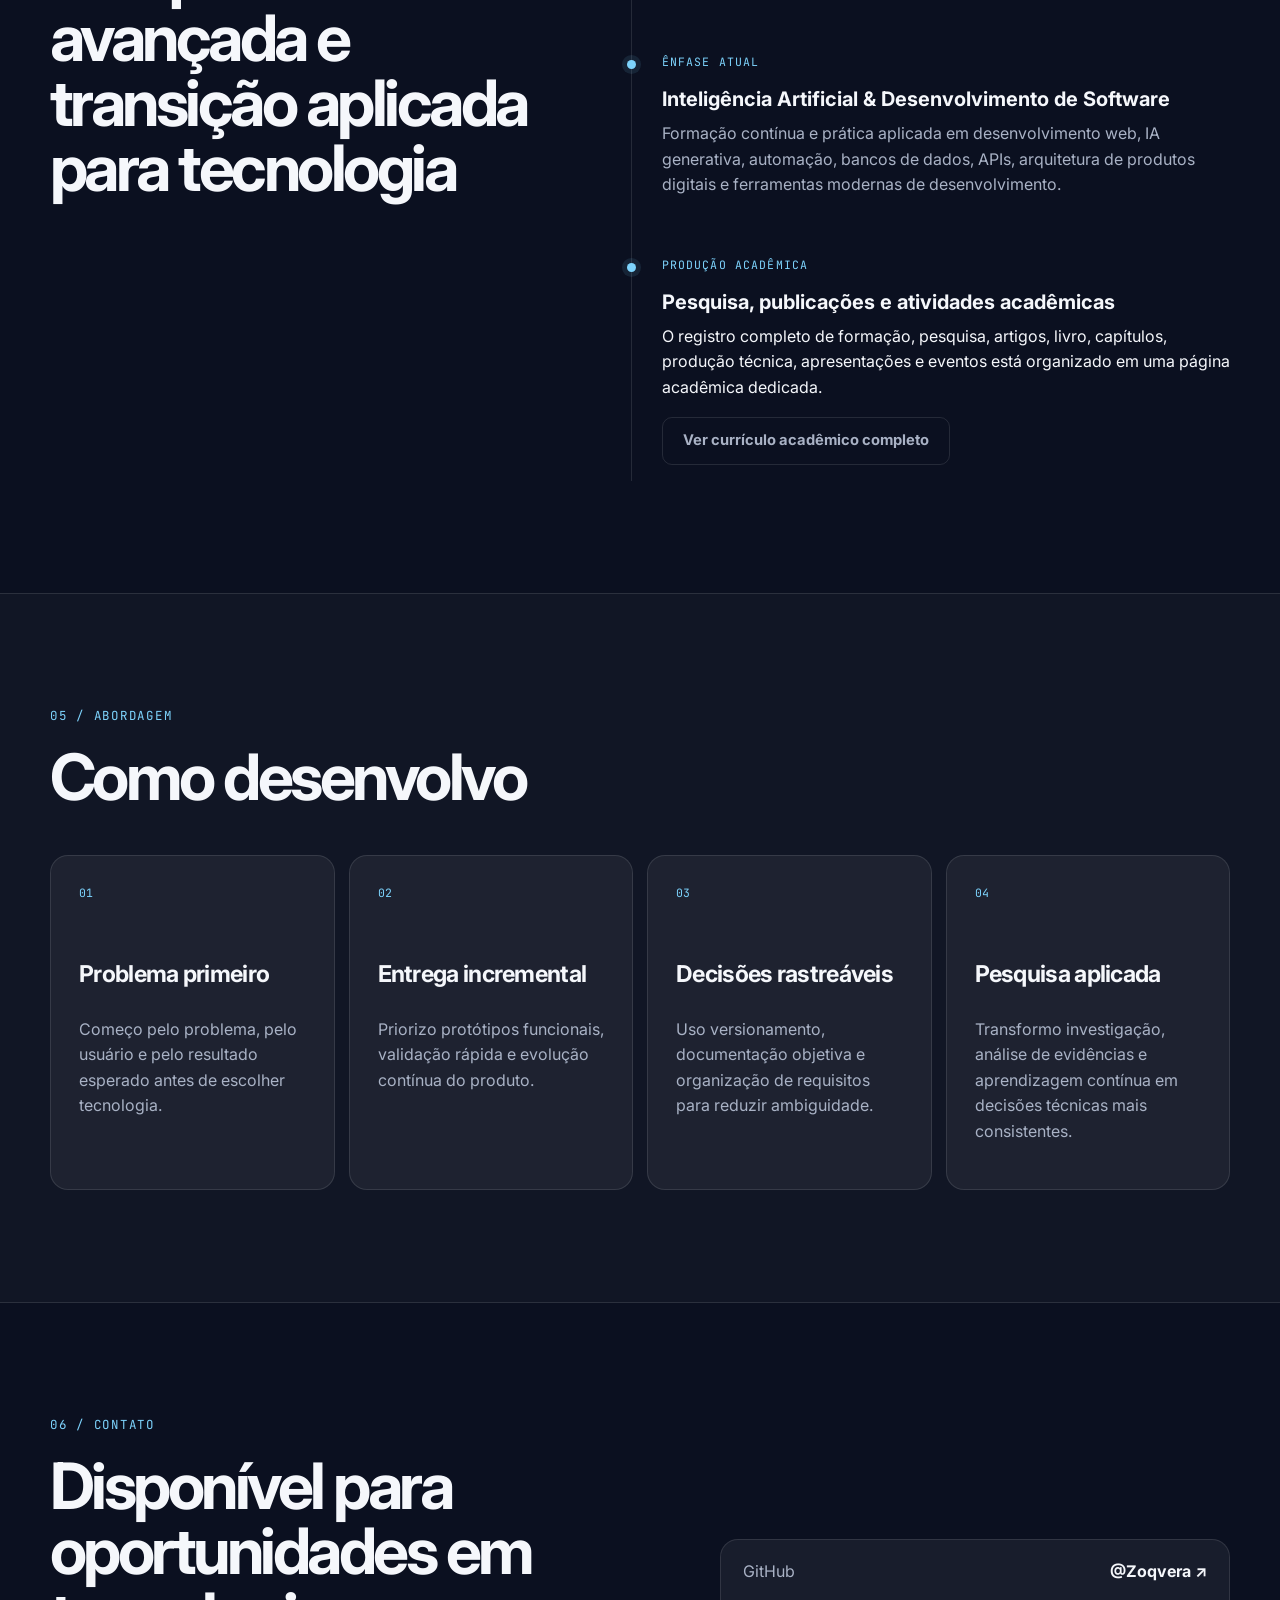
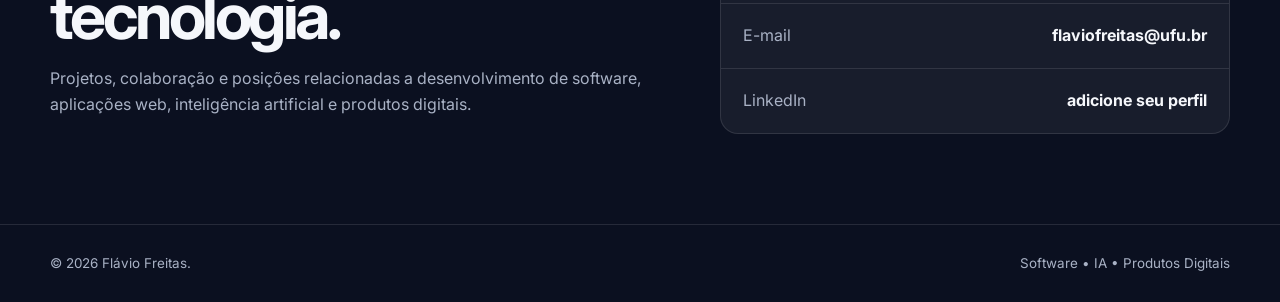
==== commit 05fc49f2: "Add Natanael Albino Festas project card" ====
--- a/index.html
+++ b/index.html
@@ -130,6 +130,14 @@
             <div class="project-stack"><span>Web Development</span><span>HTML</span><span>CSS</span><span>JavaScript</span><span>Technical SEO</span></div>
             <p style="margin-top:24px;"><a class="button secondary" href="https://zoqvera.com" target="_blank" rel="noopener noreferrer">Acessar Zoqvera ↗</a></p>
           </article>
+
+          <article class="project-card reveal">
+            <div class="project-meta"><span>CLIENT WEBSITE</span><span>04</span></div>
+            <h3>Natanael Albino Festas</h3>
+            <p>Site institucional desenvolvido para apresentar serviços, identidade de marca e oferta de cursos, com estrutura responsiva, chamadas para ação, integração de conversão e organização visual voltada à experiência do usuário.</p>
+            <div class="project-stack"><span>Web Development</span><span>Responsive Design</span><span>UX</span><span>CTA</span><span>SEO</span></div>
+            <p style="margin-top:24px;"><a class="button secondary" href="https://natanaelalbinofestas.com/" target="_blank" rel="noopener noreferrer">Natanael Albino Festas ↗</a></p>
+          </article>
         </div>
       </div>
     </section>
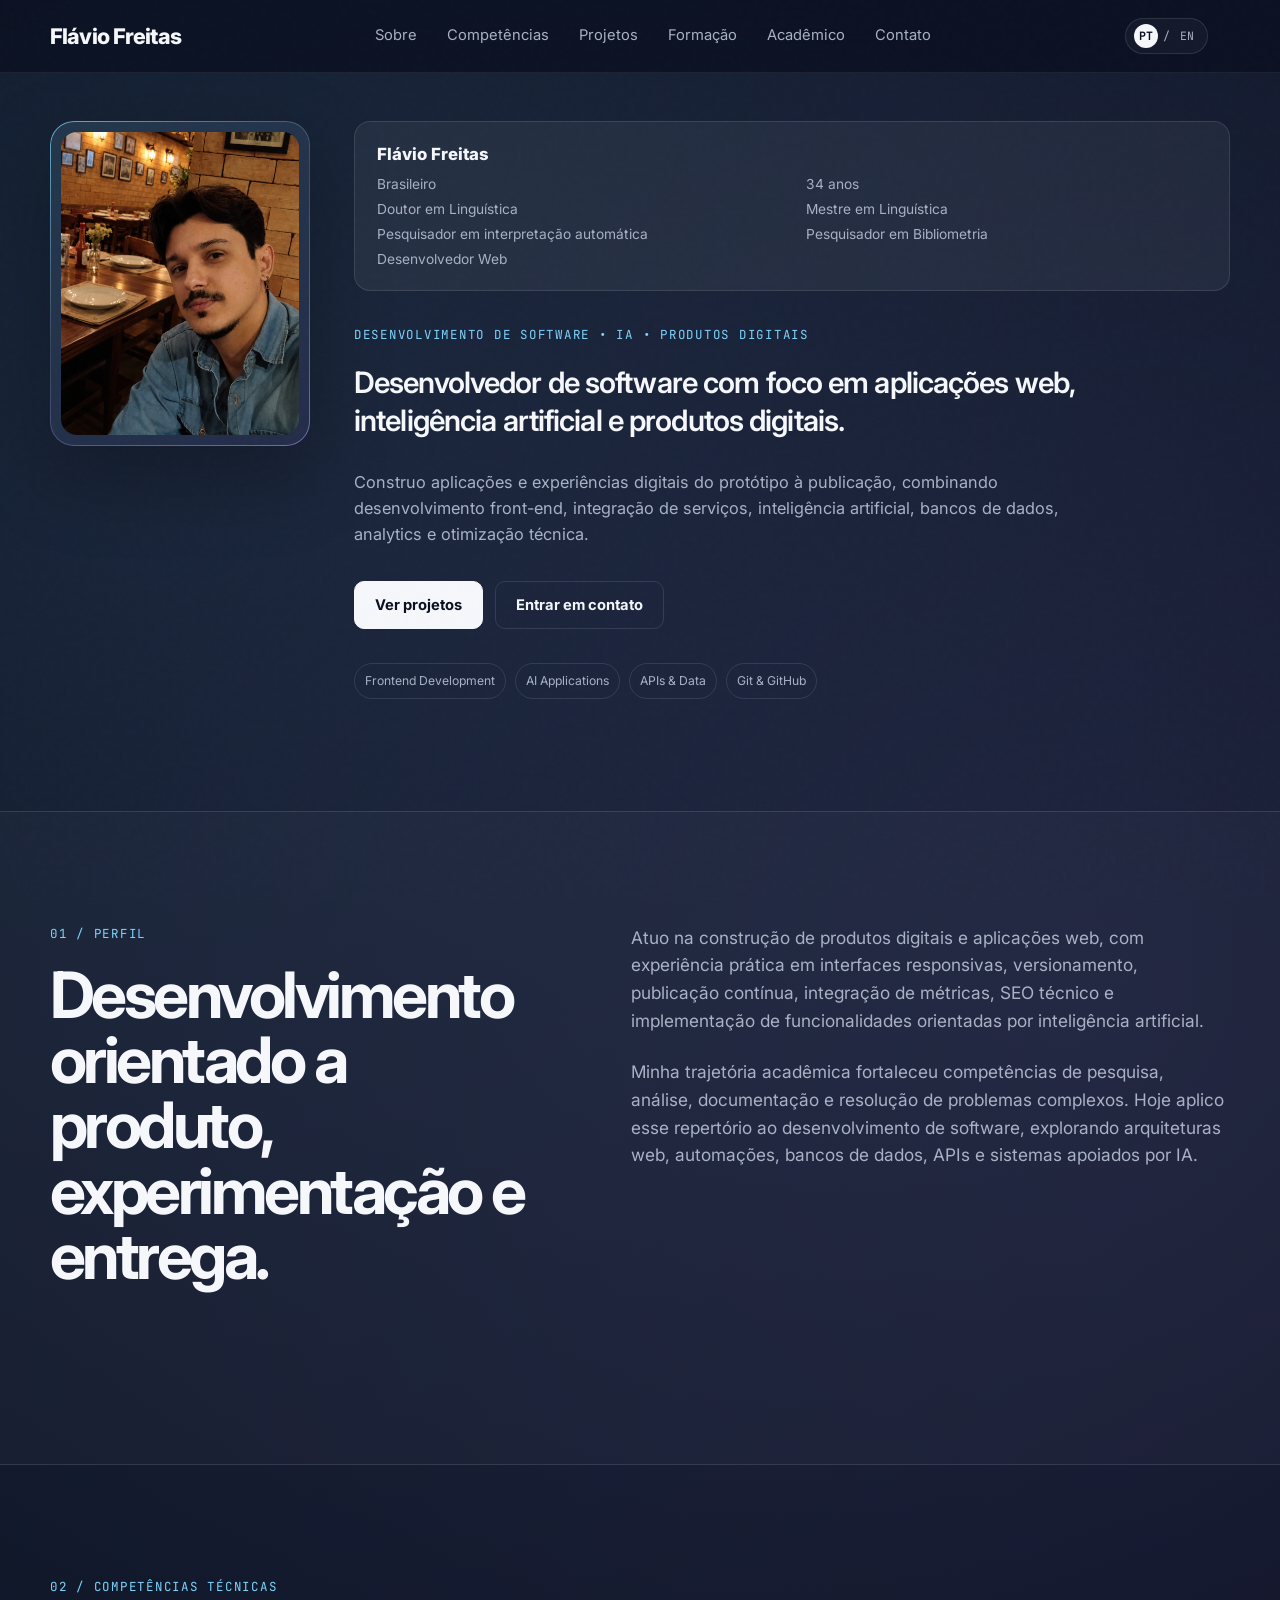
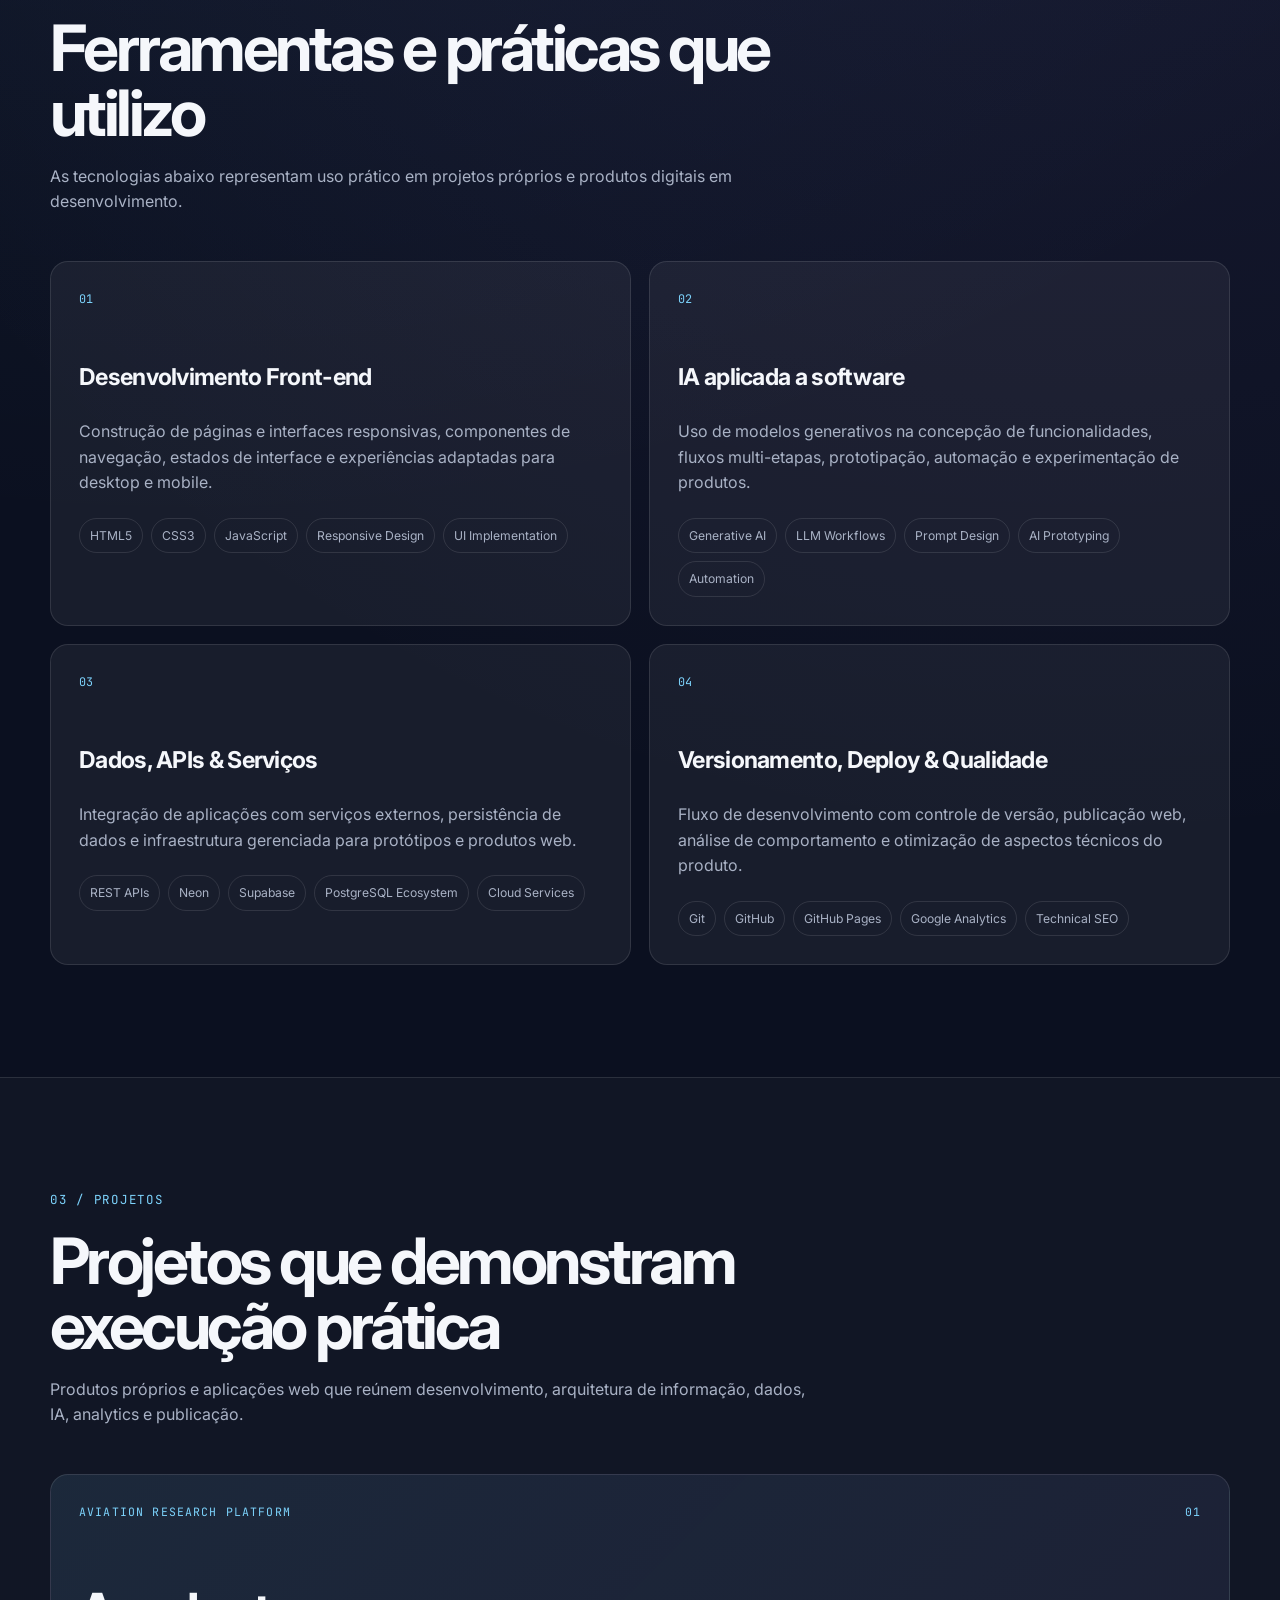
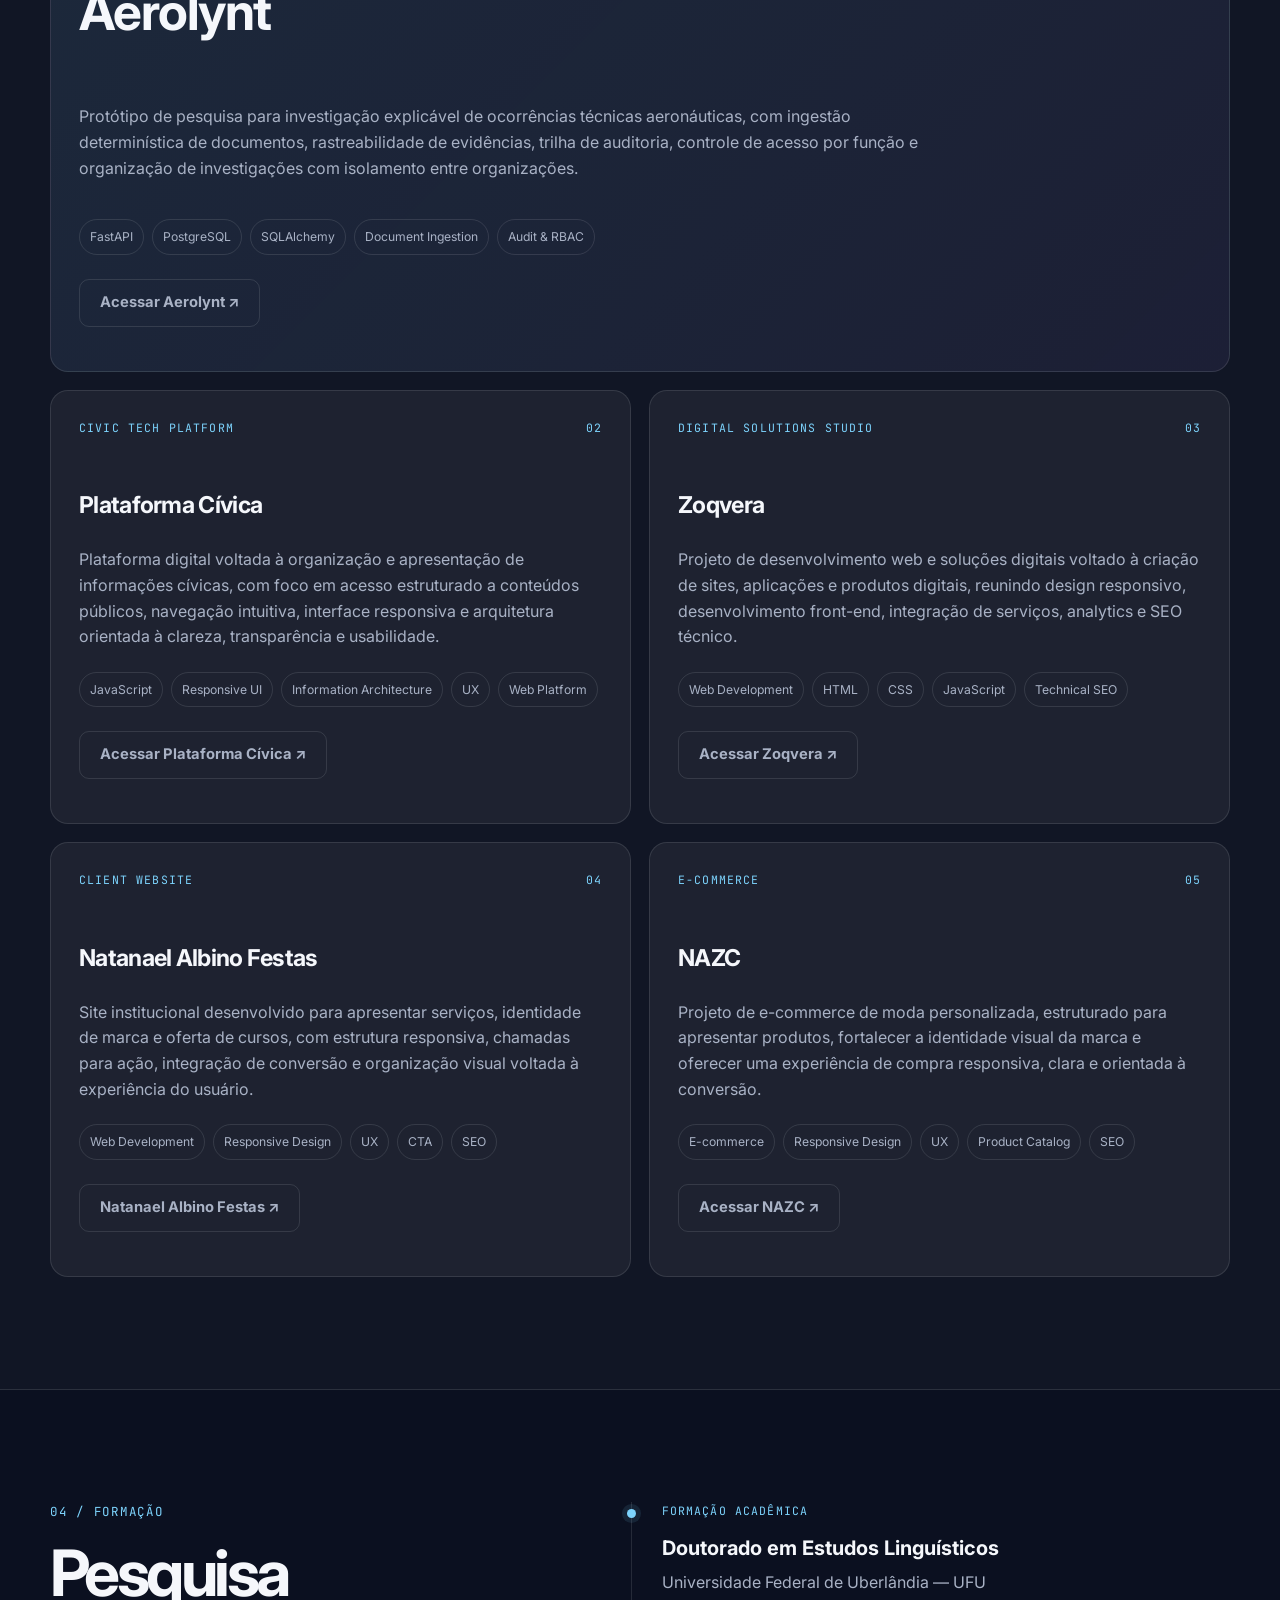
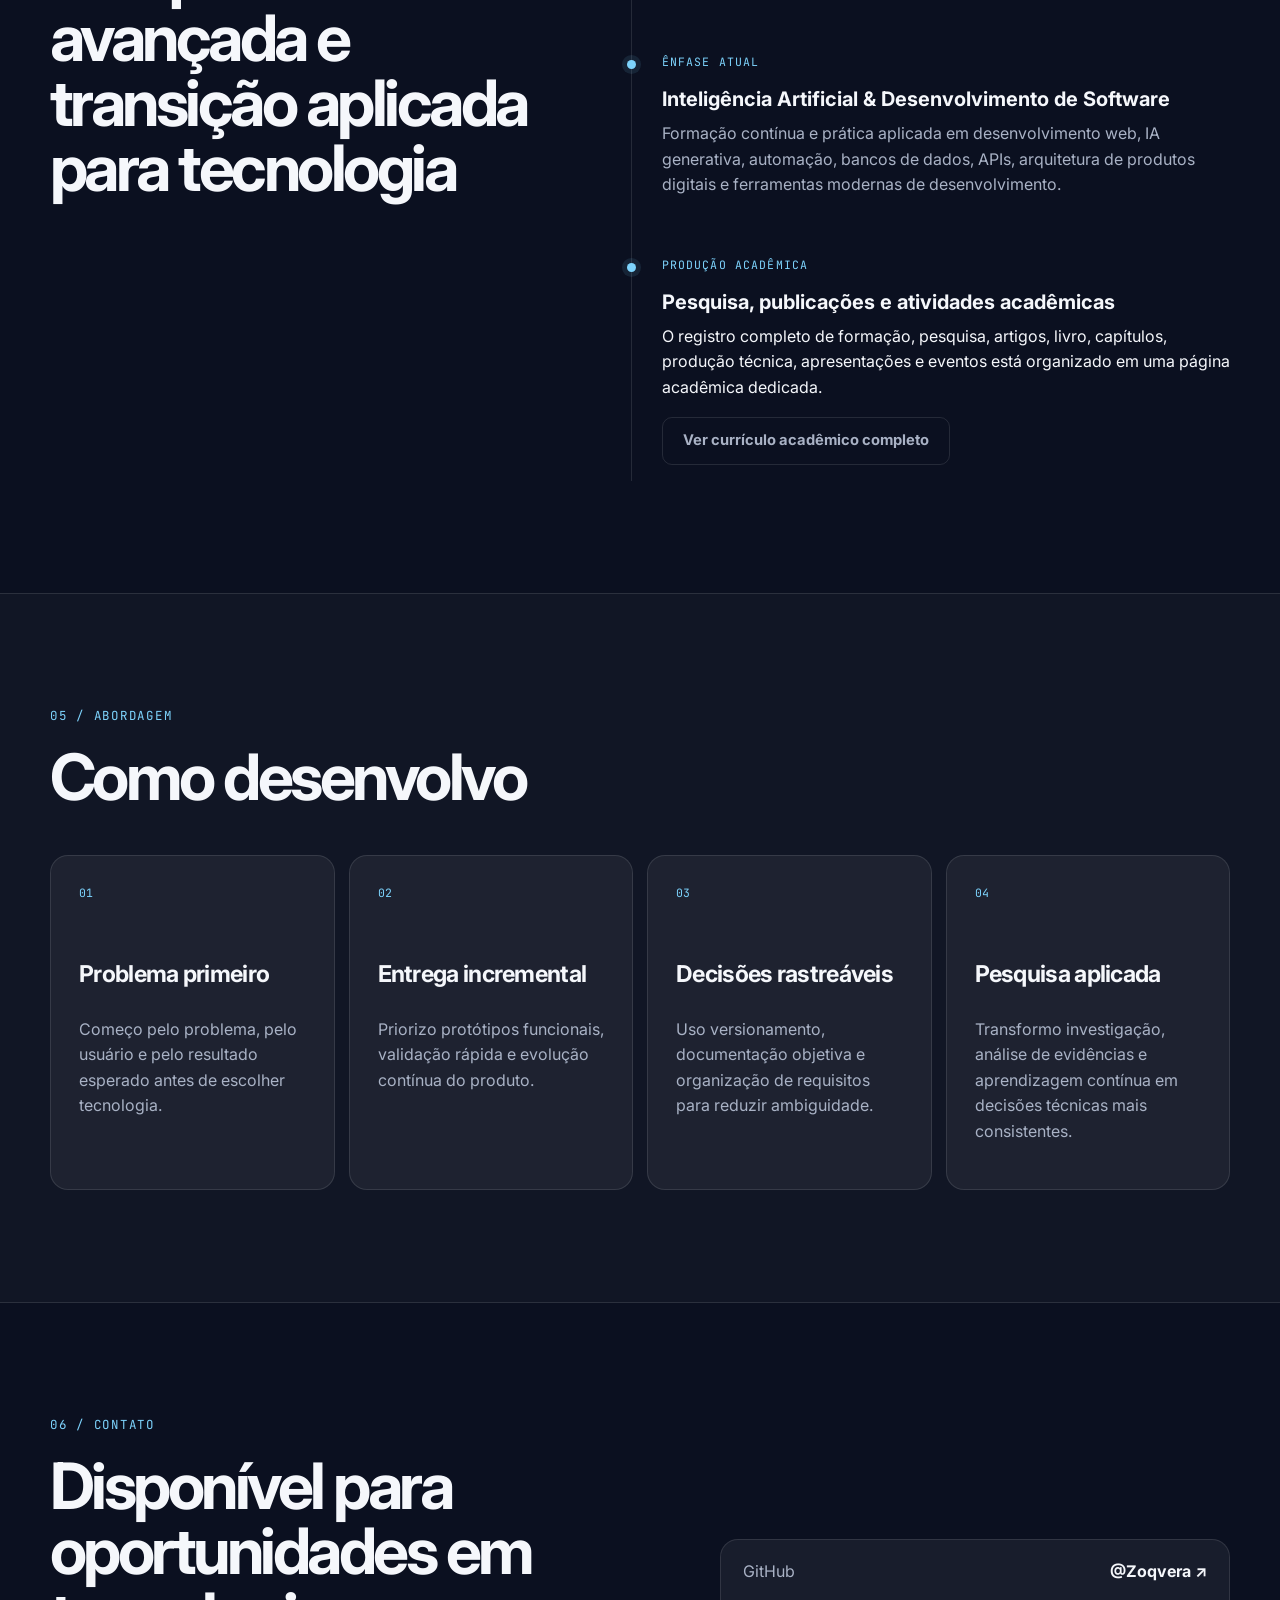
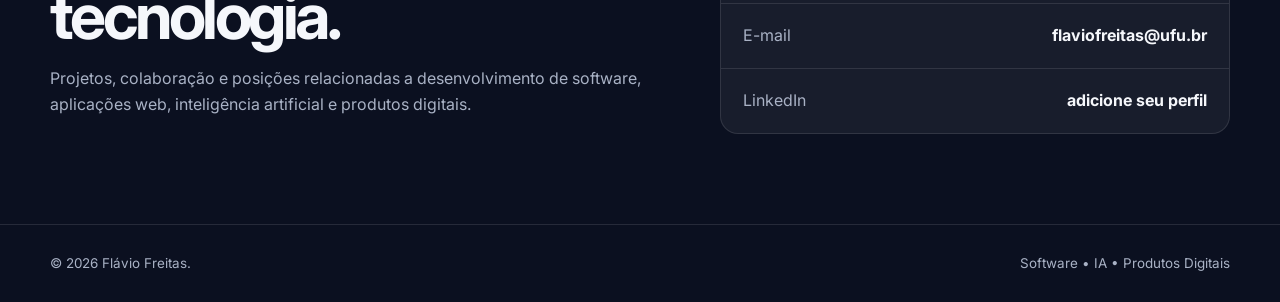
==== commit 64c62aa0: "Add NAZC project card" ====
--- a/index.html
+++ b/index.html
@@ -138,6 +138,14 @@
             <div class="project-stack"><span>Web Development</span><span>Responsive Design</span><span>UX</span><span>CTA</span><span>SEO</span></div>
             <p style="margin-top:24px;"><a class="button secondary" href="https://natanaelalbinofestas.com/" target="_blank" rel="noopener noreferrer">Natanael Albino Festas ↗</a></p>
           </article>
+
+          <article class="project-card reveal">
+            <div class="project-meta"><span>E-COMMERCE</span><span>05</span></div>
+            <h3>NAZC</h3>
+            <p>Projeto de e-commerce de moda personalizada, estruturado para apresentar produtos, fortalecer a identidade visual da marca e oferecer uma experiência de compra responsiva, clara e orientada à conversão.</p>
+            <div class="project-stack"><span>E-commerce</span><span>Responsive Design</span><span>UX</span><span>Product Catalog</span><span>SEO</span></div>
+            <p style="margin-top:24px;"><a class="button secondary" href="https://nazc.shop" target="_blank" rel="noopener noreferrer">Acessar NAZC ↗</a></p>
+          </article>
         </div>
       </div>
     </section>
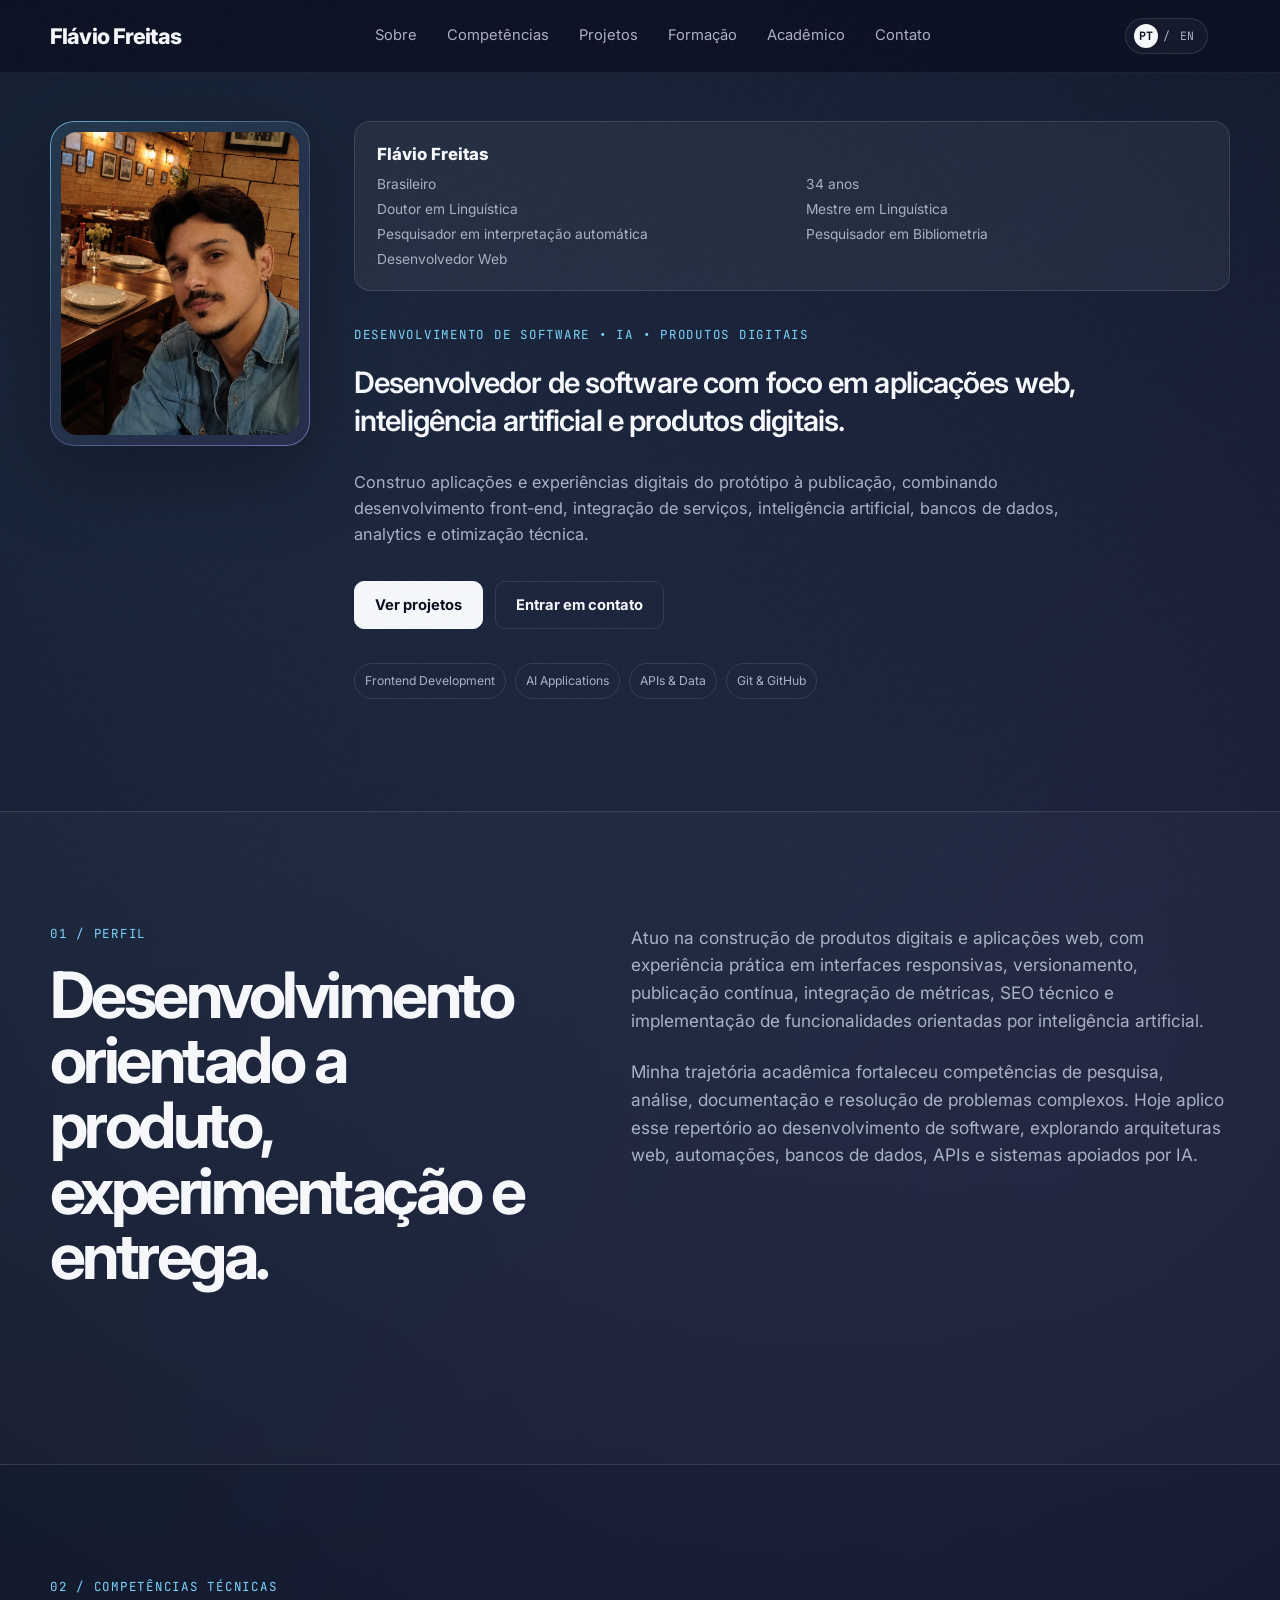
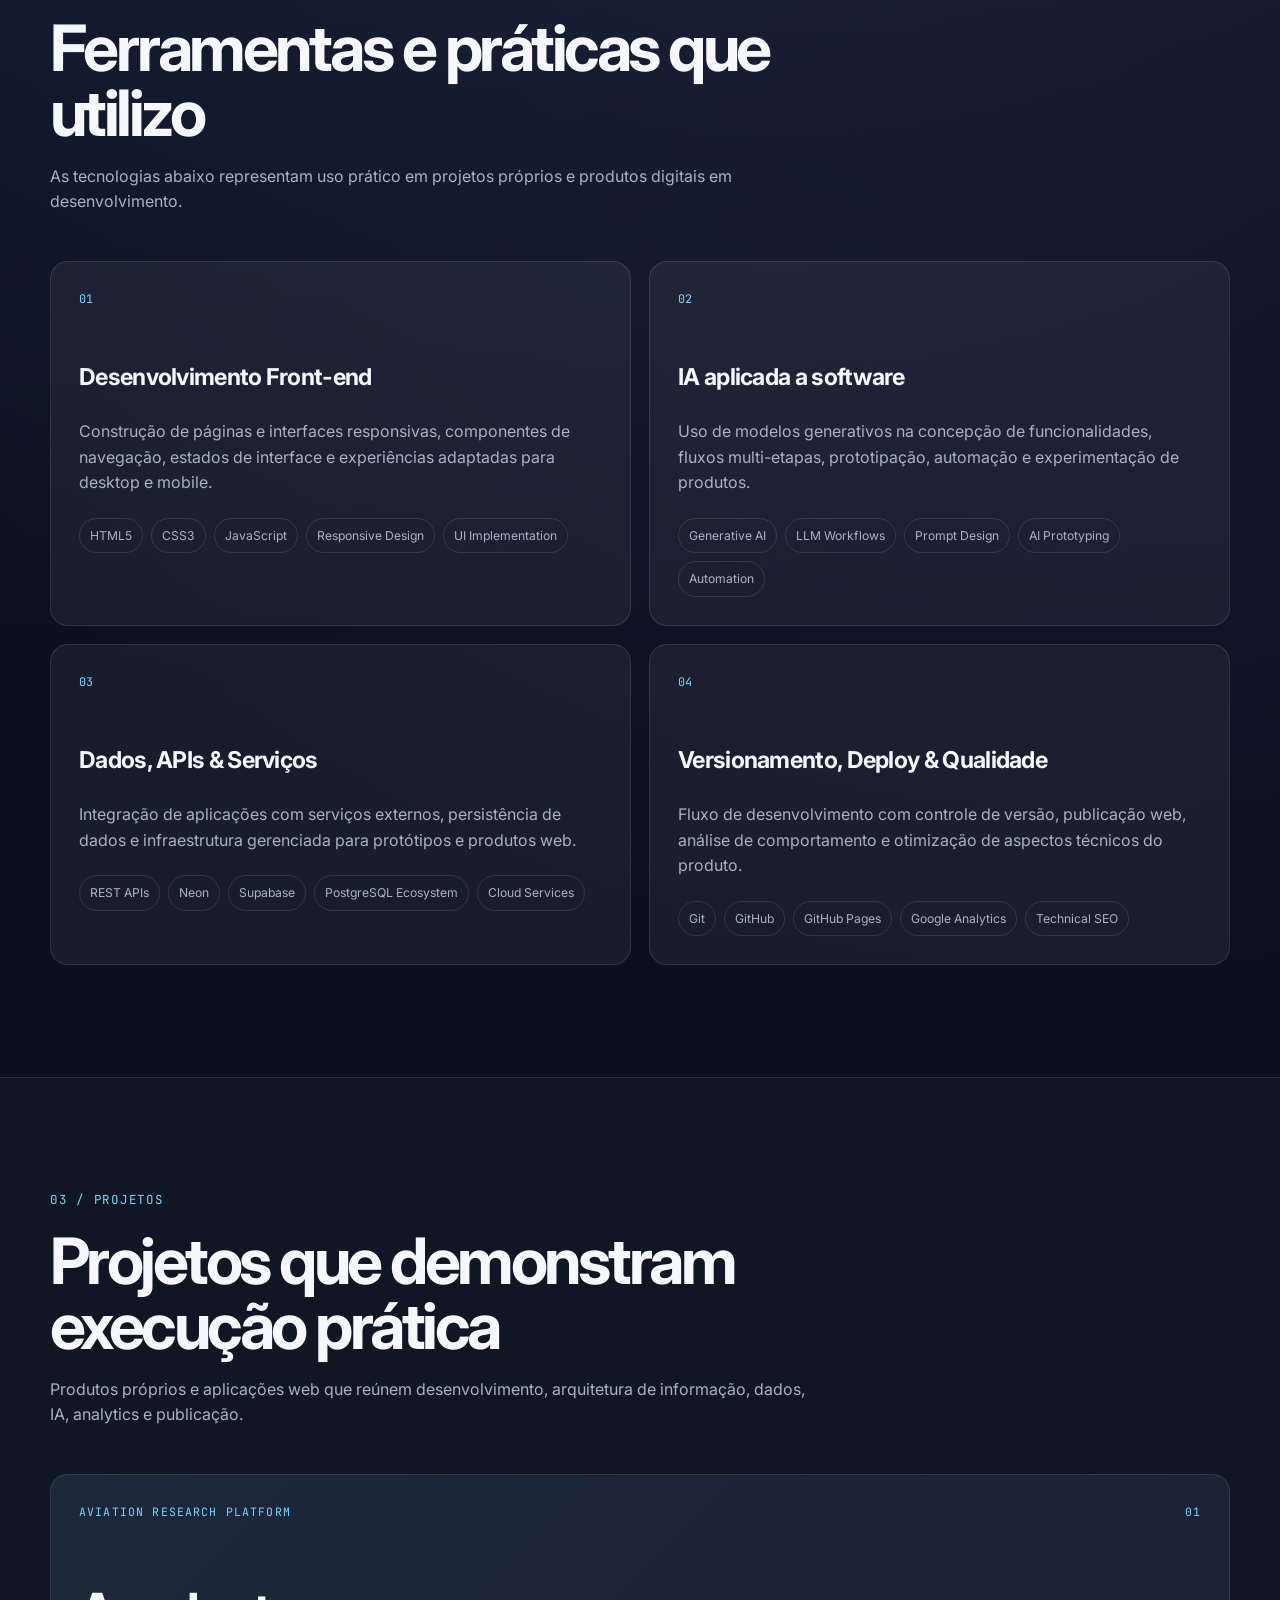
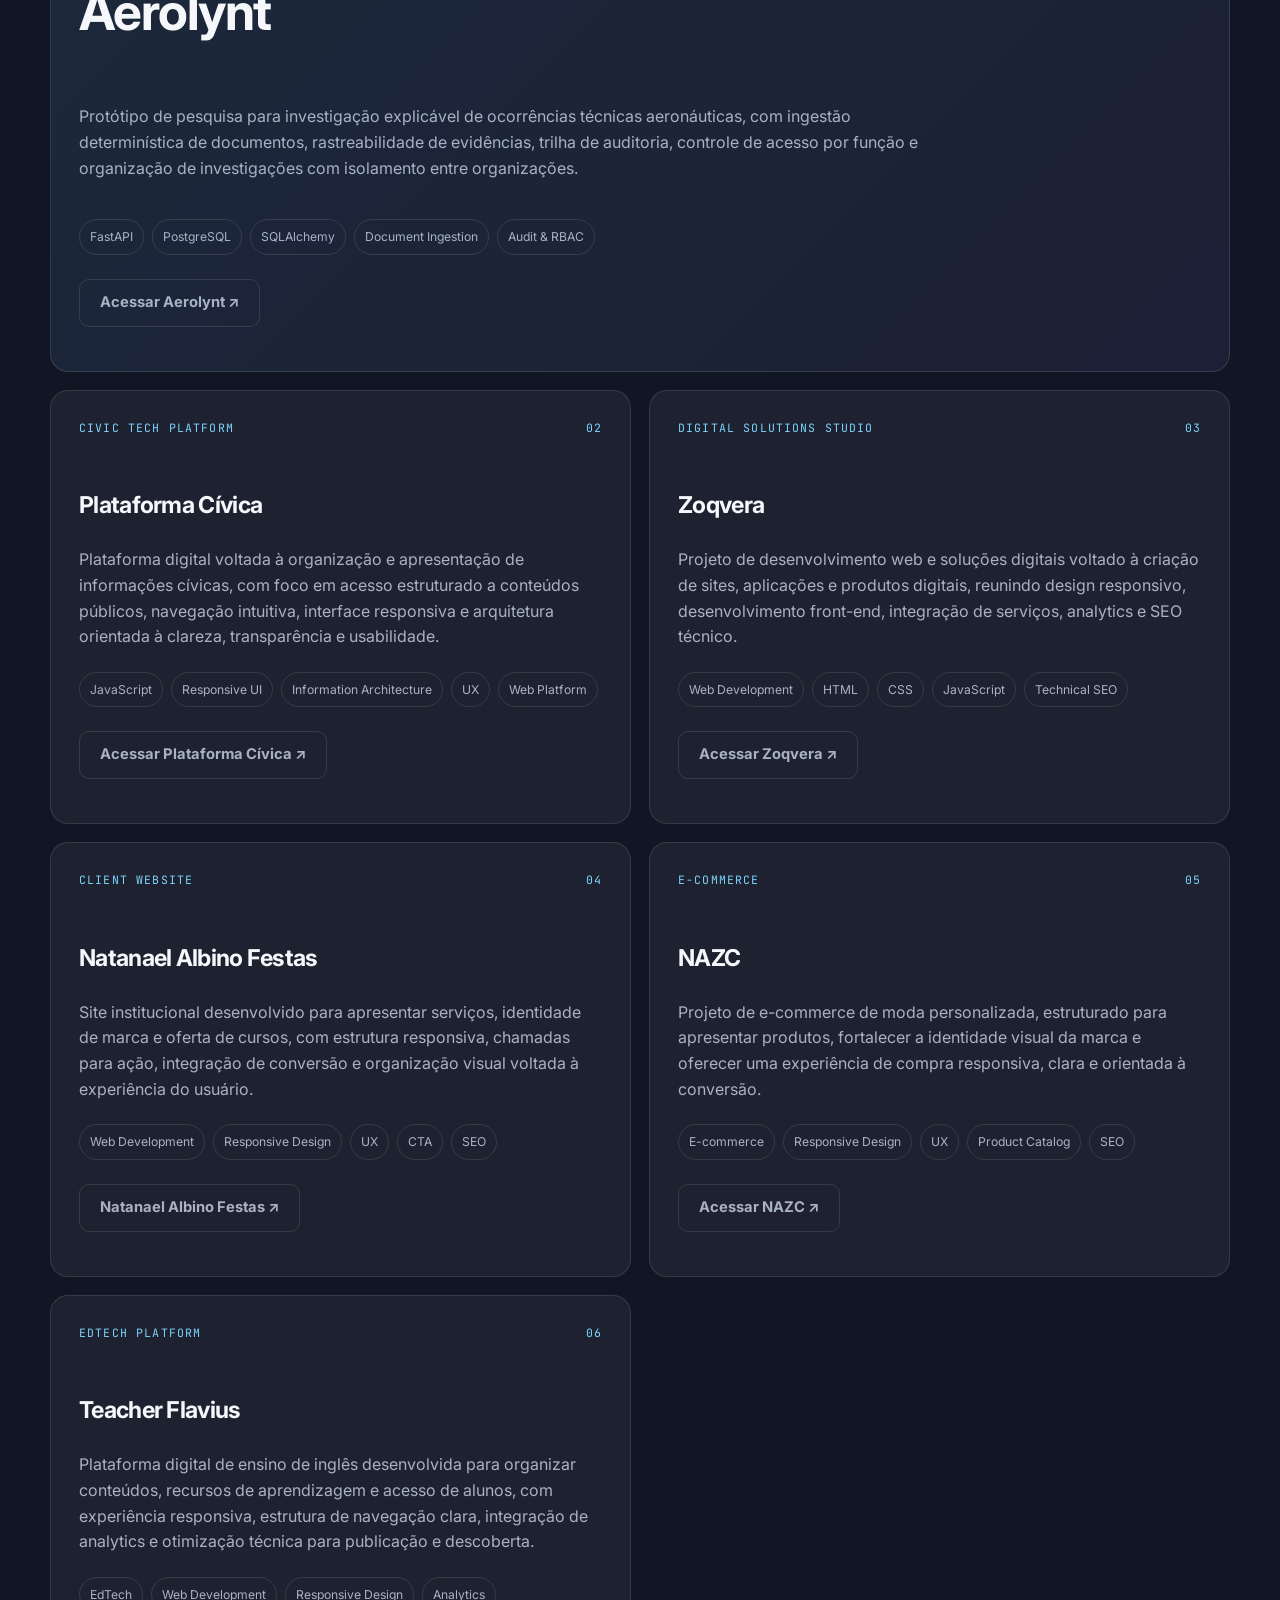
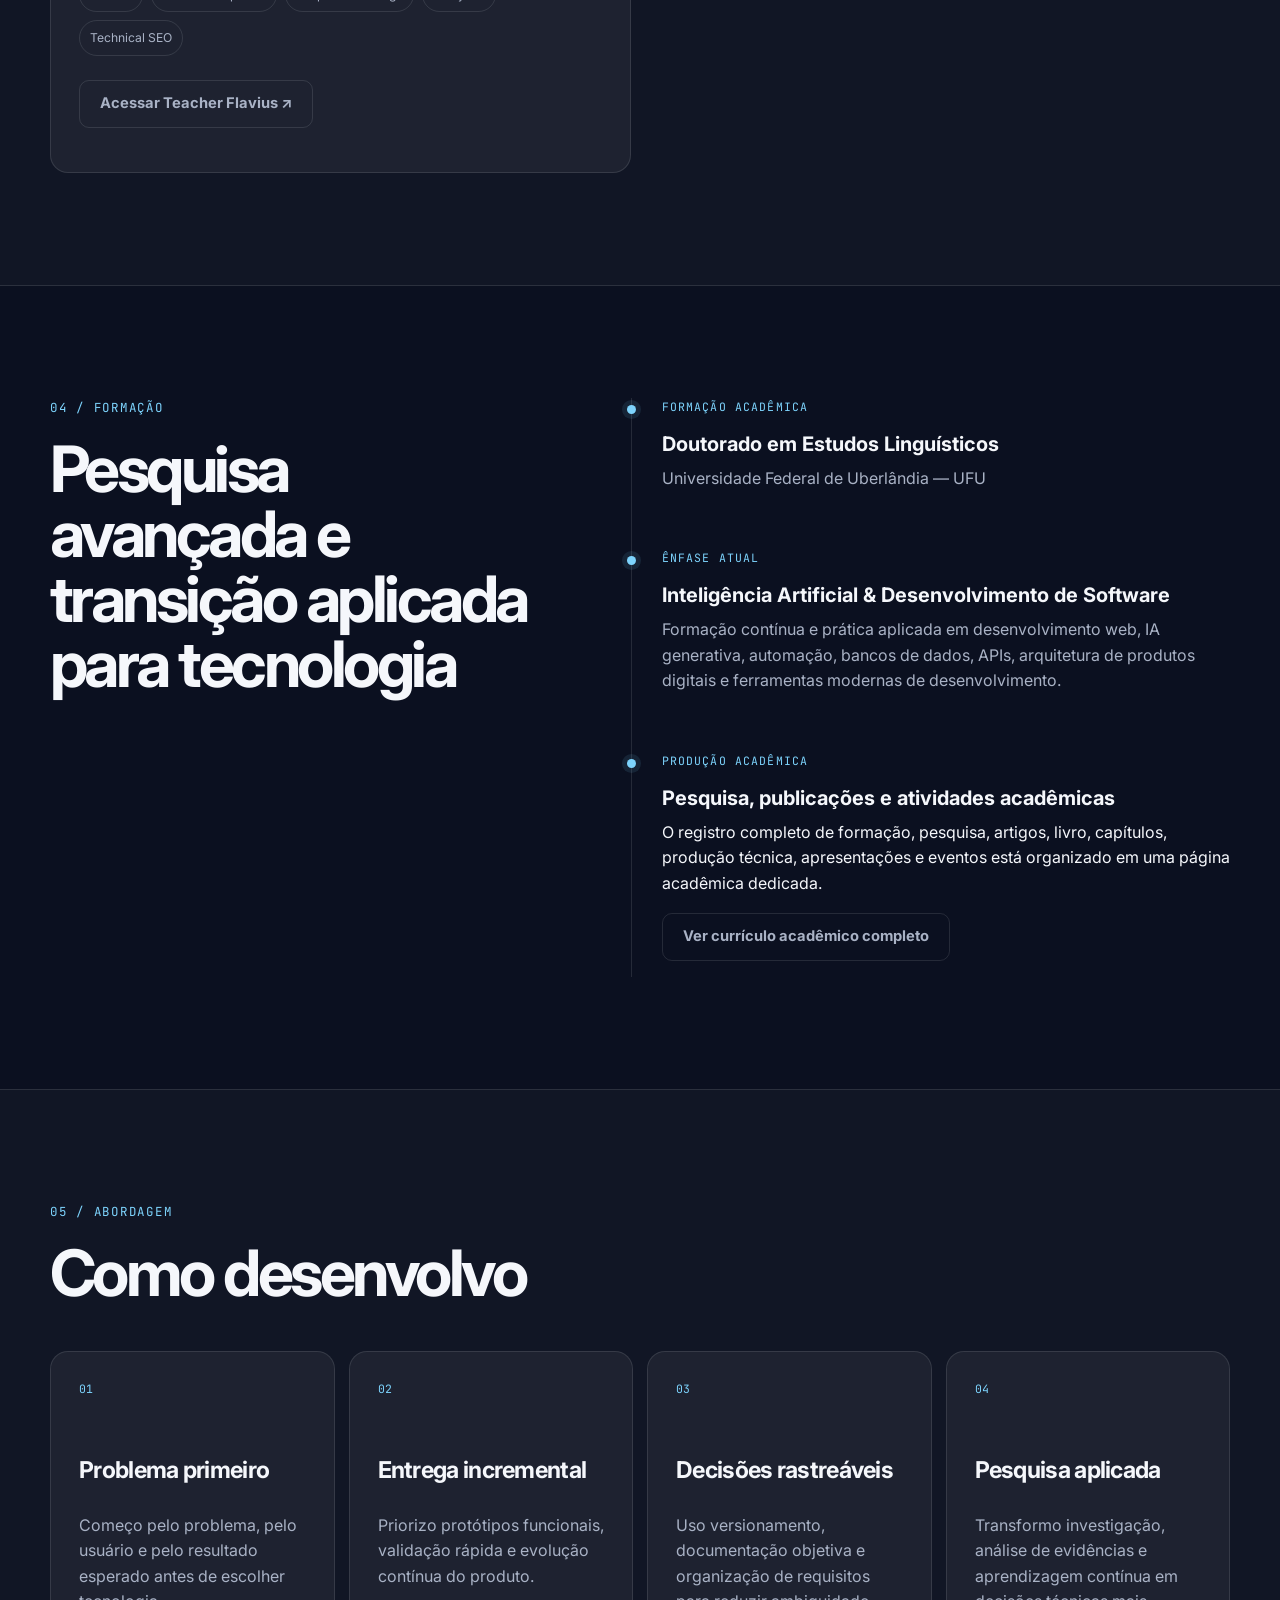
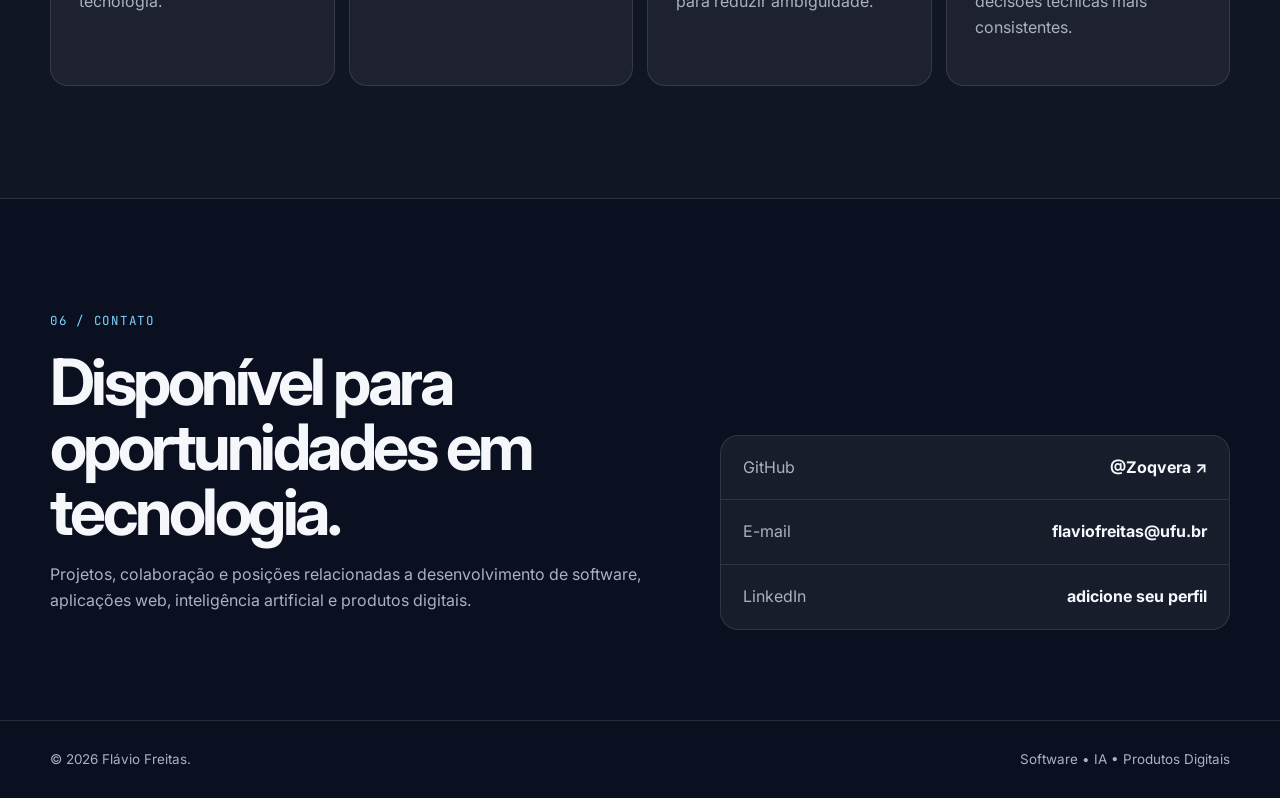
==== commit c6f8690a: "Add Teacher Flavius project card" ====
--- a/index.html
+++ b/index.html
@@ -146,6 +146,14 @@
             <div class="project-stack"><span>E-commerce</span><span>Responsive Design</span><span>UX</span><span>Product Catalog</span><span>SEO</span></div>
             <p style="margin-top:24px;"><a class="button secondary" href="https://nazc.shop" target="_blank" rel="noopener noreferrer">Acessar NAZC ↗</a></p>
           </article>
+
+          <article class="project-card reveal">
+            <div class="project-meta"><span>EDTECH PLATFORM</span><span>06</span></div>
+            <h3>Teacher Flavius</h3>
+            <p>Plataforma digital de ensino de inglês desenvolvida para organizar conteúdos, recursos de aprendizagem e acesso de alunos, com experiência responsiva, estrutura de navegação clara, integração de analytics e otimização técnica para publicação e descoberta.</p>
+            <div class="project-stack"><span>EdTech</span><span>Web Development</span><span>Responsive Design</span><span>Analytics</span><span>Technical SEO</span></div>
+            <p style="margin-top:24px;"><a class="button secondary" href="https://teacherflavius.com" target="_blank" rel="noopener noreferrer">Acessar Teacher Flavius ↗</a></p>
+          </article>
         </div>
       </div>
     </section>
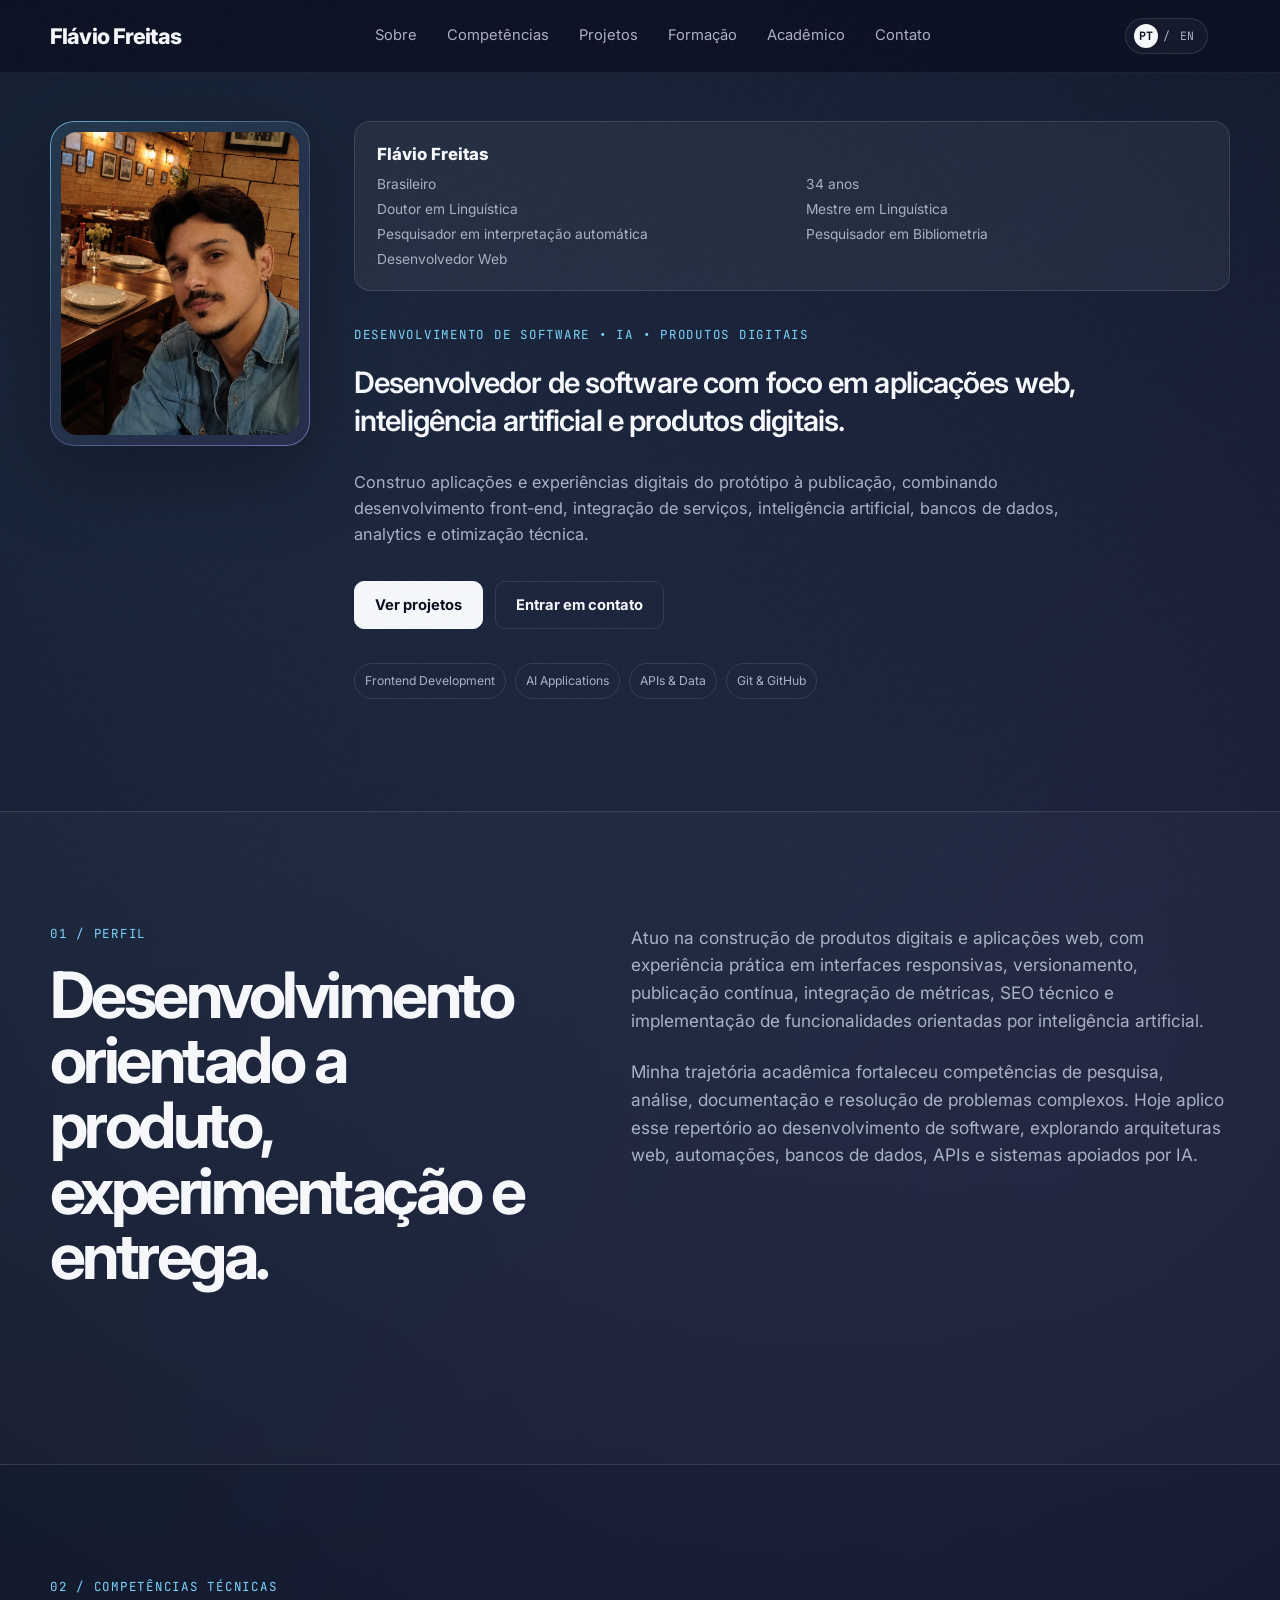
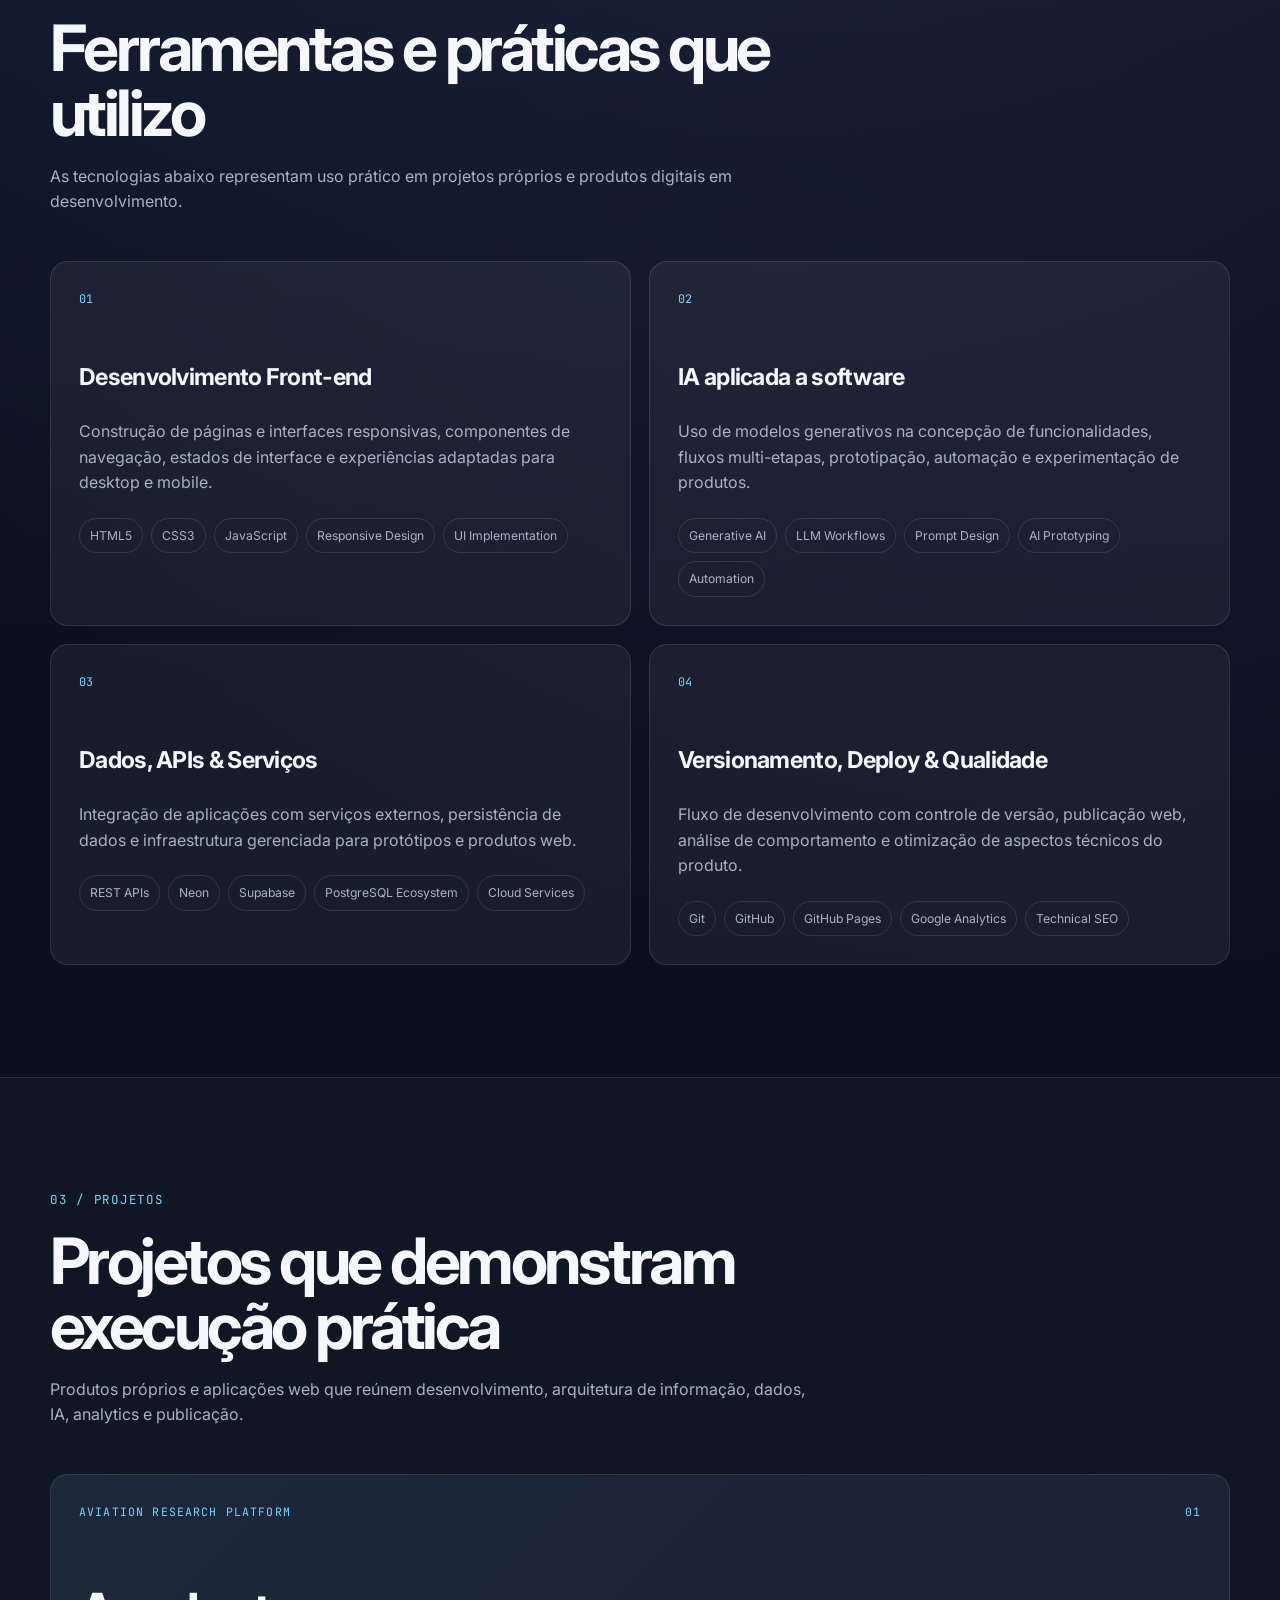
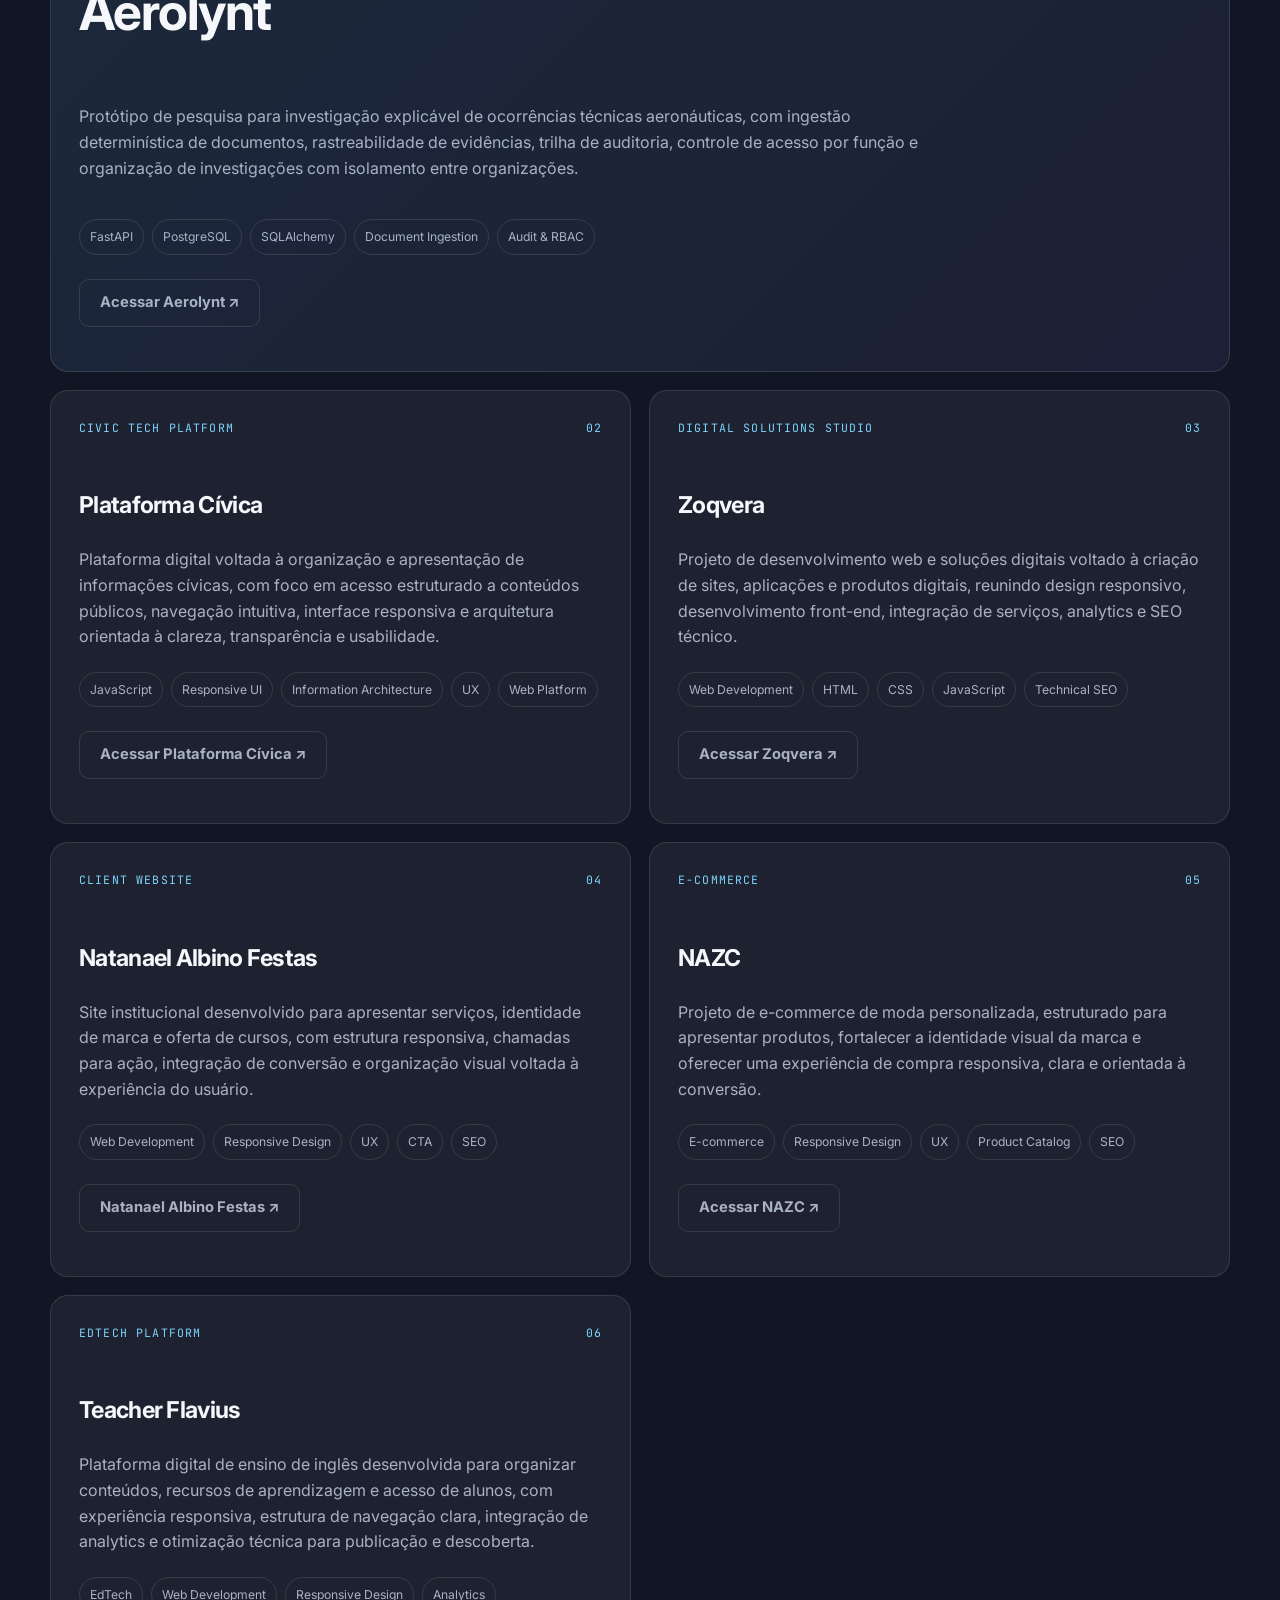
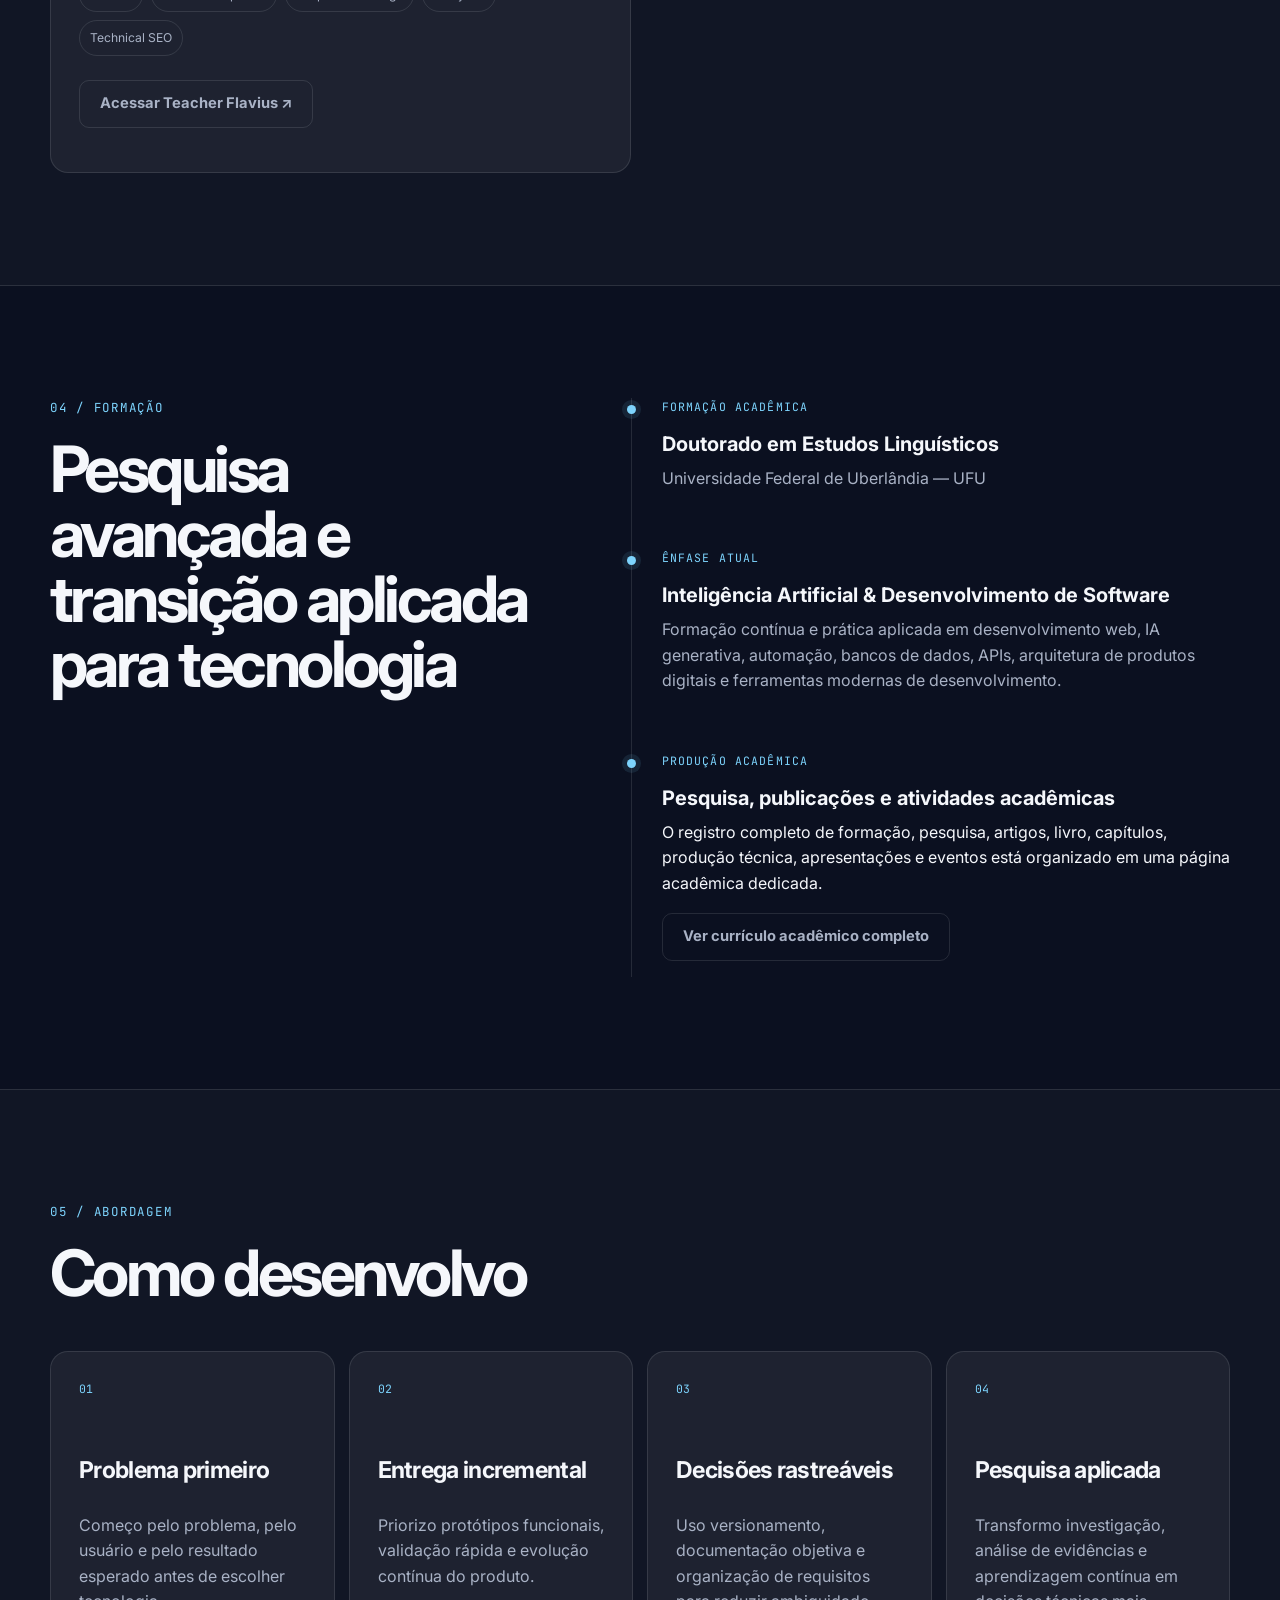
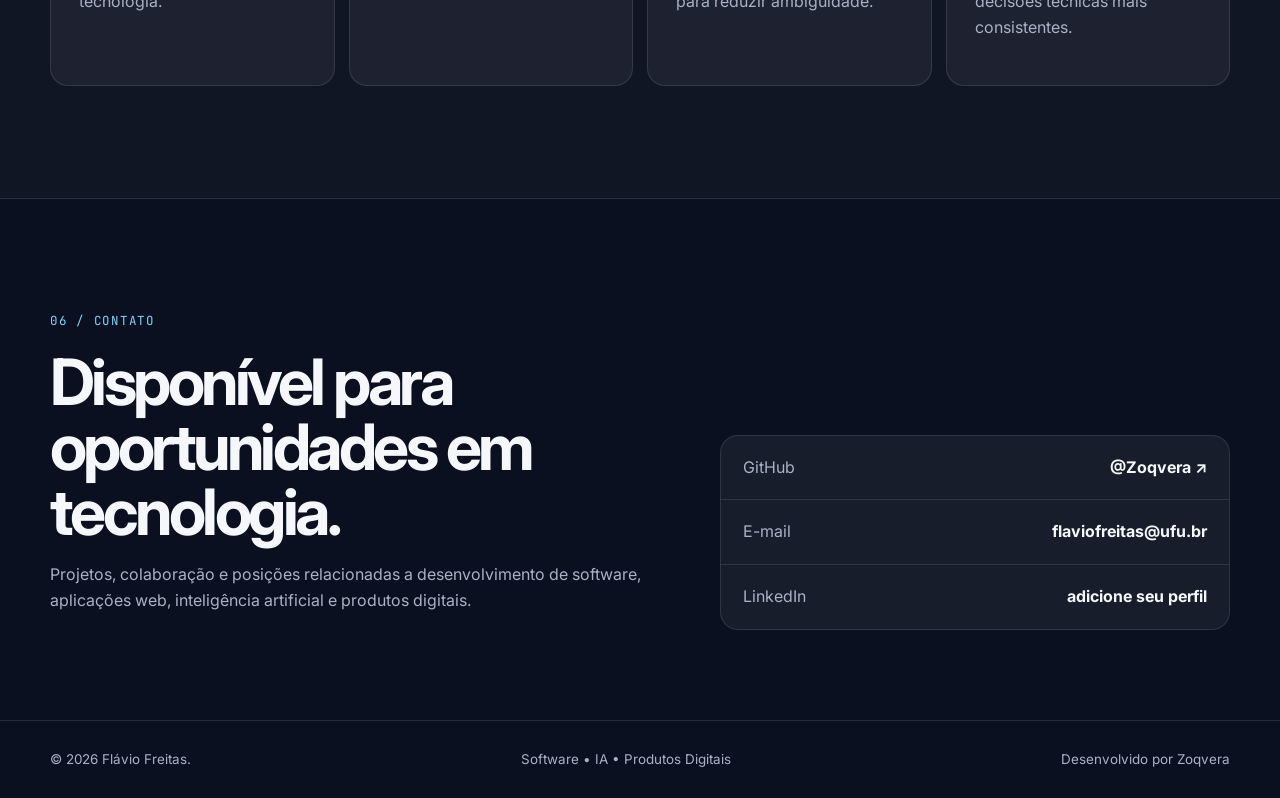
==== commit 39d91899: "Add Zoqvera credit to footer" ====
--- a/index.html
+++ b/index.html
@@ -176,7 +176,7 @@
     <section id="contato" class="section contact-section"><div class="container contact-grid"><div class="reveal"><p class="eyebrow">06 / CONTATO</p><h2>Disponível para oportunidades em tecnologia.</h2><p>Projetos, colaboração e posições relacionadas a desenvolvimento de software, aplicações web, inteligência artificial e produtos digitais.</p></div><div class="contact-card reveal"><a href="https://github.com/Zoqvera" target="_blank" rel="noopener noreferrer"><span>GitHub</span><strong>@Zoqvera ↗</strong></a><a id="direct-contact" href="mailto:flaviofreitas@ufu.br"><span>E-mail</span><strong>flaviofreitas@ufu.br</strong></a><div class="contact-placeholder"><span>LinkedIn</span><strong>adicione seu perfil</strong></div></div></div></section>
   </main>
 
-  <footer class="footer"><div class="container footer-inner"><p>© <span id="year"></span> Flávio Freitas.</p><p>Software • IA • Produtos Digitais</p></div></footer>
+  <footer class="footer"><div class="container footer-inner"><p>© <span id="year"></span> Flávio Freitas.</p><p>Software • IA • Produtos Digitais</p><p>Desenvolvido por <a href="https://zoqvera.com" target="_blank" rel="noopener noreferrer">Zoqvera</a></p></div></footer>
   <script src="script.js"></script>
 </body>
 </html>
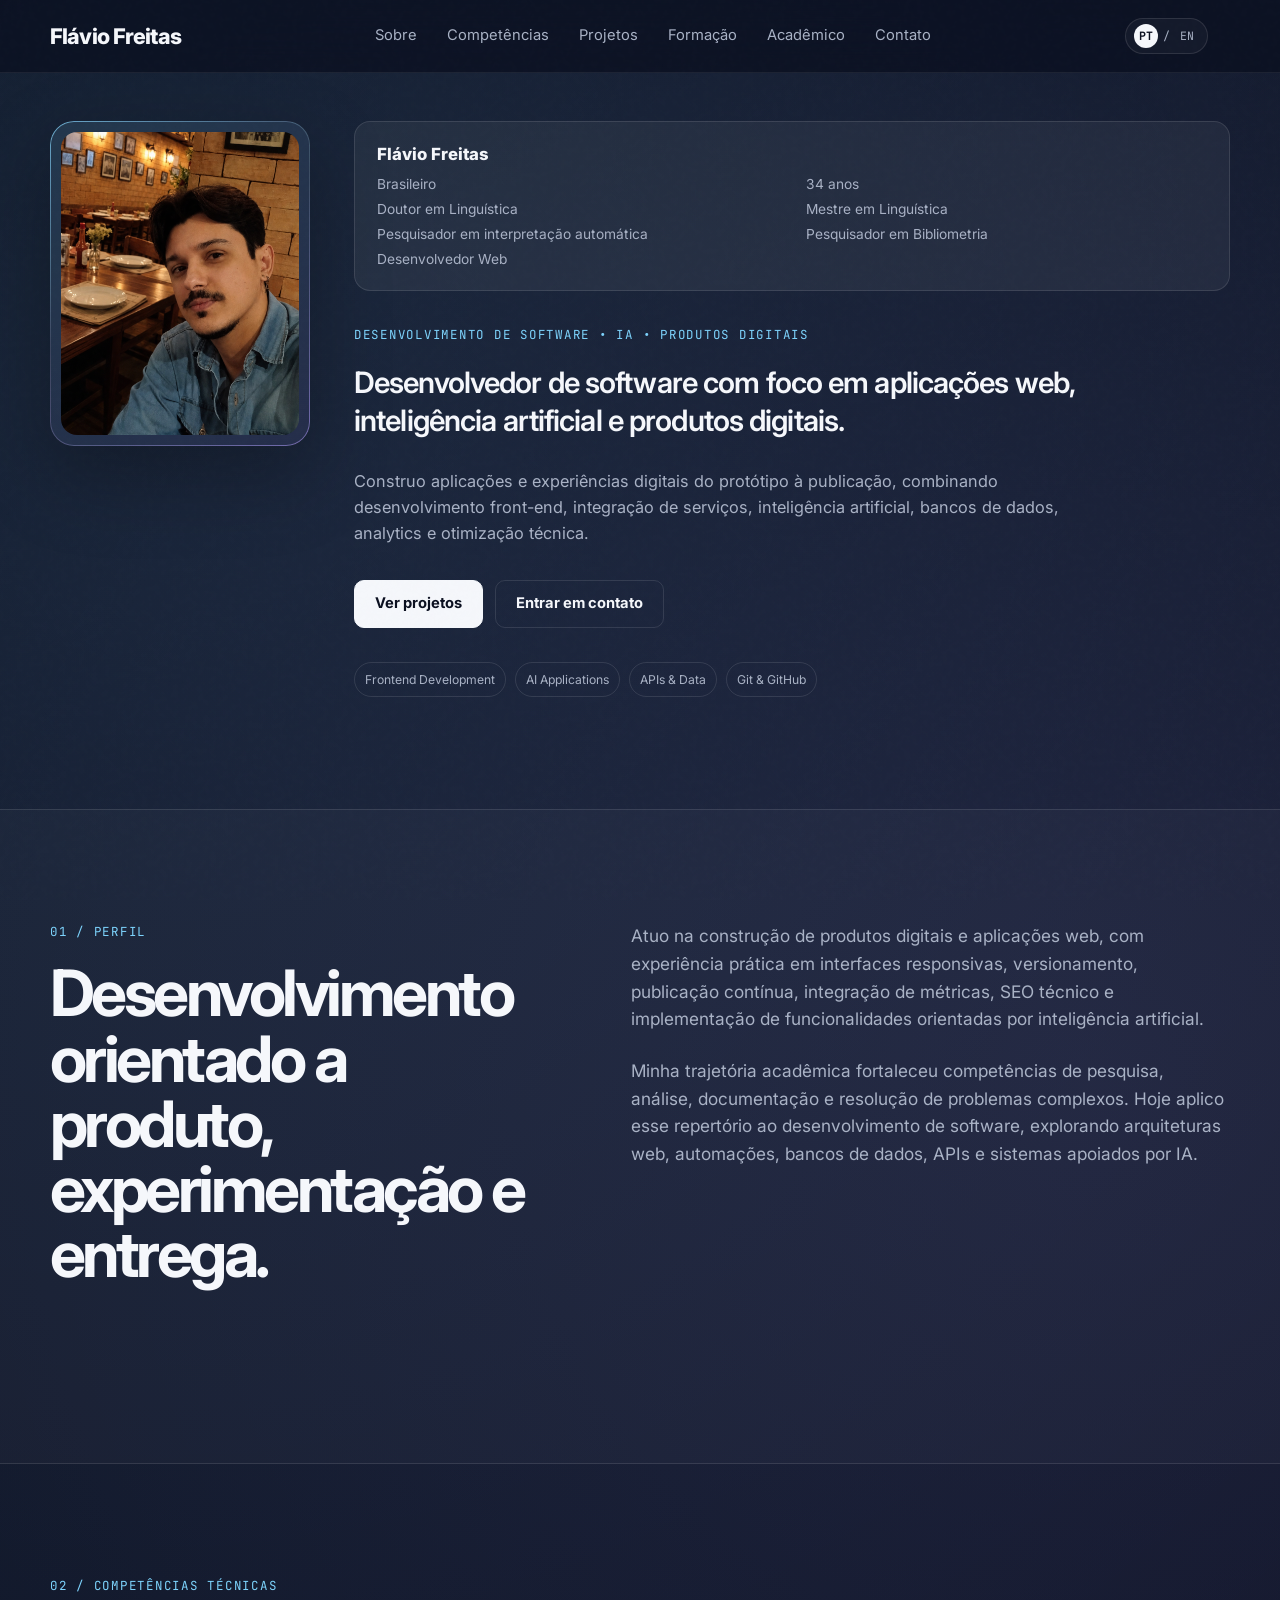
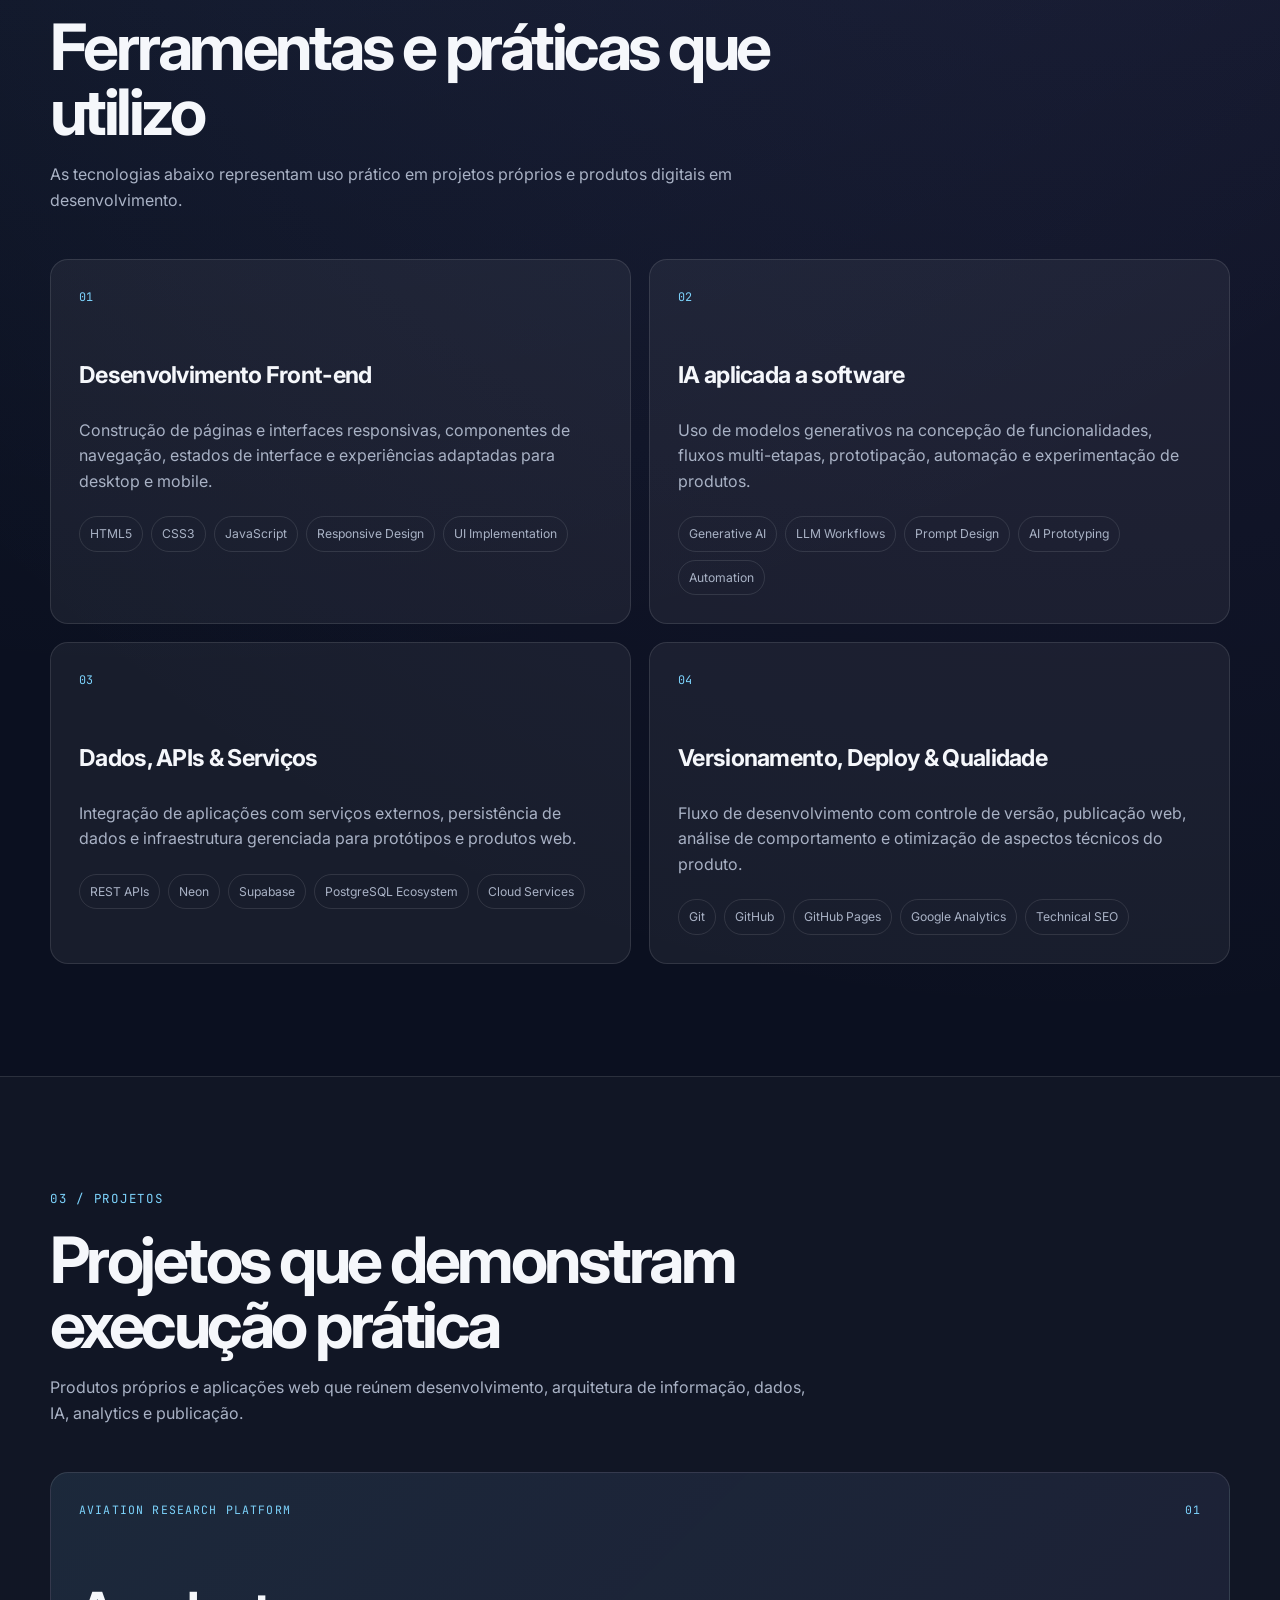
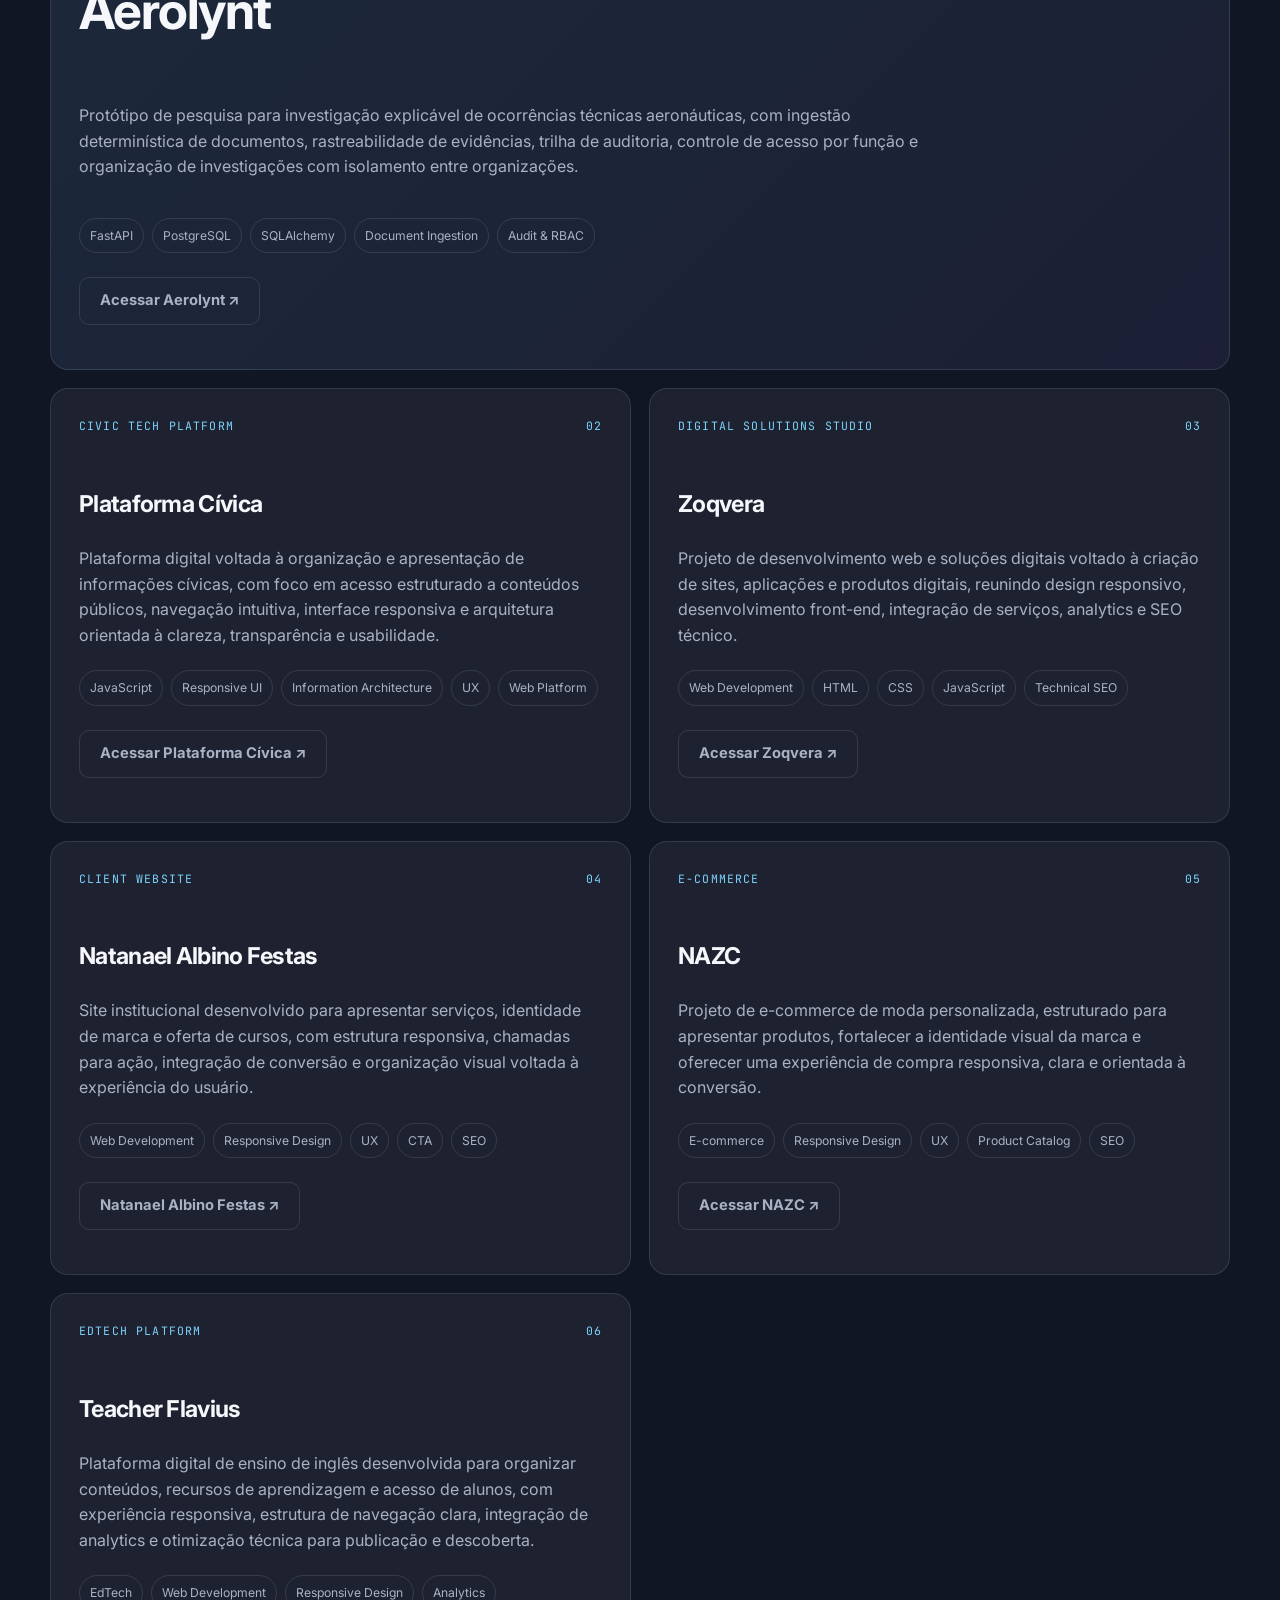
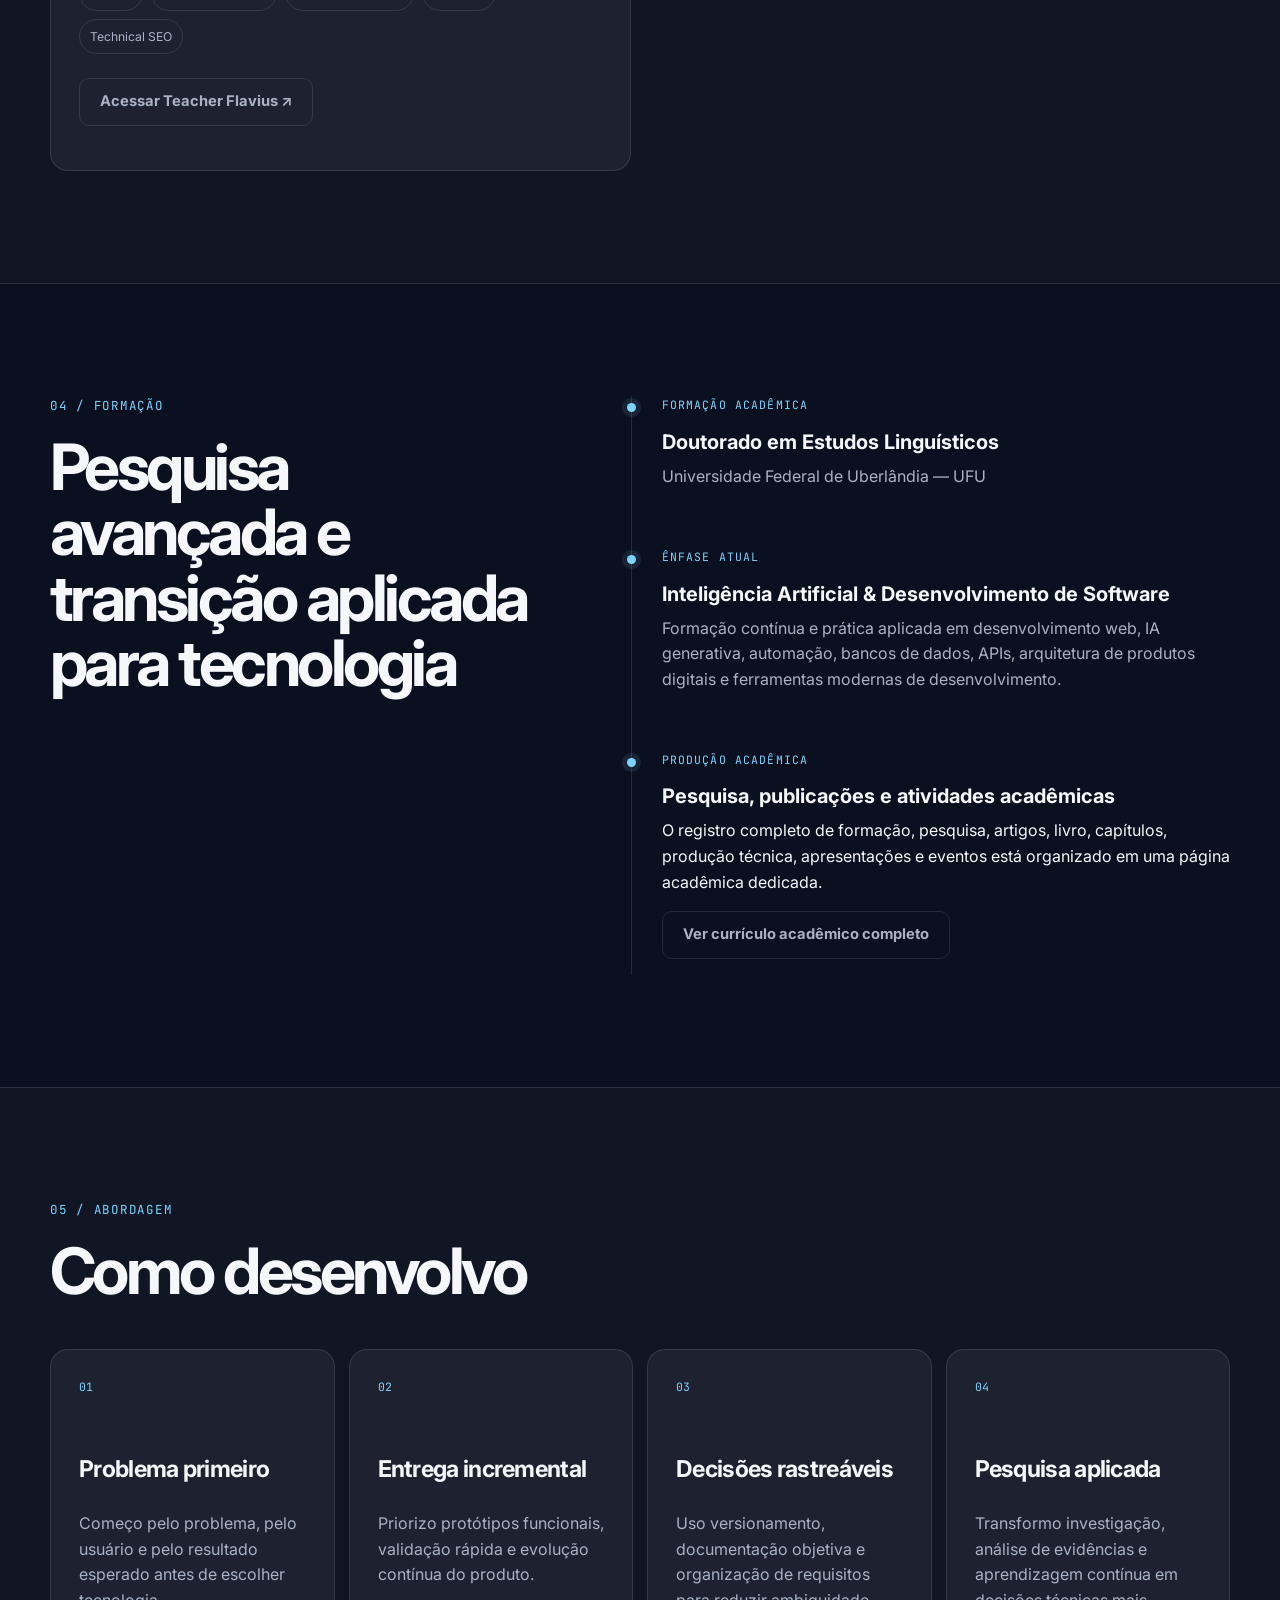
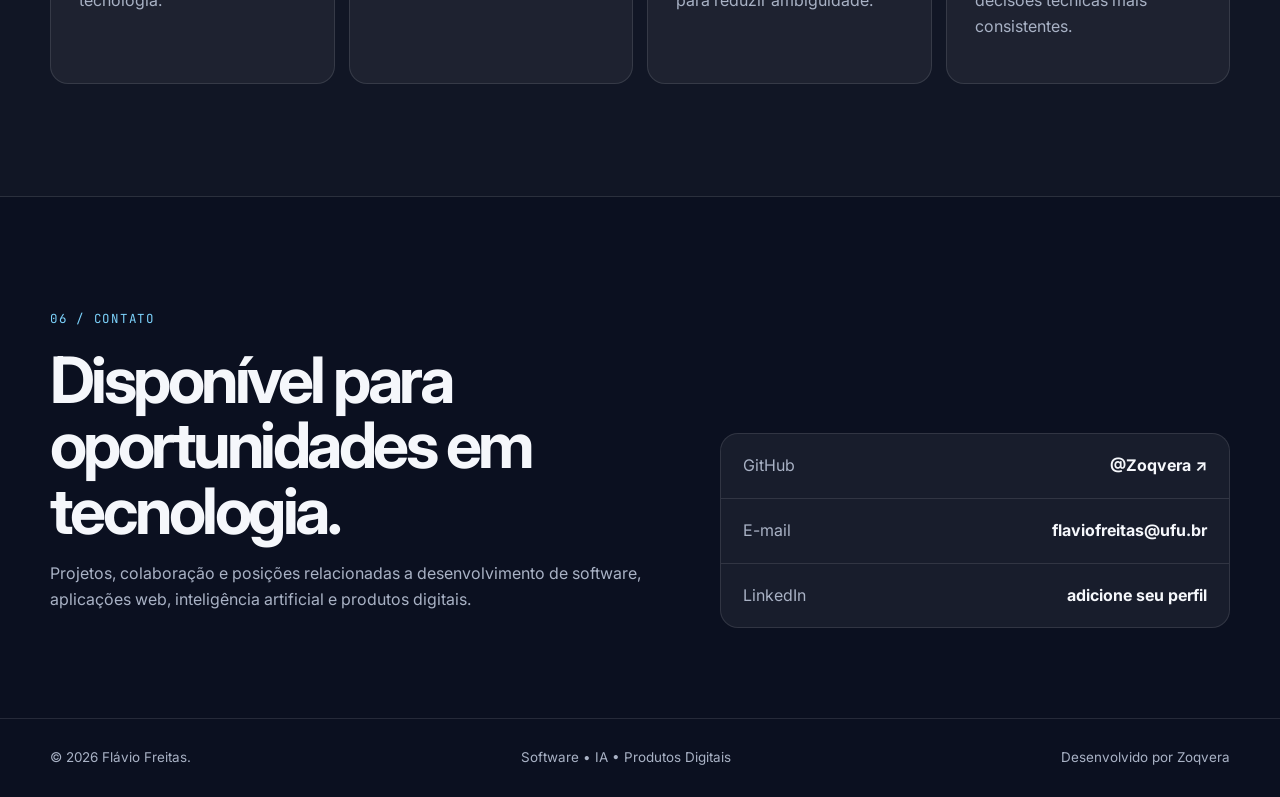
==== commit 6dfaa59e: "Improve homepage technical SEO" ====
--- a/index.html
+++ b/index.html
@@ -3,9 +3,56 @@
 <head>
   <meta charset="UTF-8" />
   <meta name="viewport" content="width=device-width, initial-scale=1.0" />
-  <meta name="description" content="Currículo e portfólio de Flávio Freitas, com foco em desenvolvimento de software, aplicações web, inteligência artificial e produtos digitais." />
+  <title>Flávio Freitas | Desenvolvedor Web, IA e Produtos Digitais</title>
+  <meta name="description" content="Currículo e portfólio de Flávio Freitas: desenvolvimento web, inteligência artificial, aplicações digitais, pesquisa acadêmica e projetos de software." />
+  <meta name="robots" content="index, follow, max-image-preview:large, max-snippet:-1, max-video-preview:-1" />
+  <meta name="author" content="Flávio de Sousa Freitas" />
   <meta name="theme-color" content="#0b1020" />
-  <title>Flávio Freitas | Software Developer</title>
+
+  <link rel="canonical" href="https://zoqvera.github.io/Resume-Flavio-Freitas/" />
+
+  <meta property="og:type" content="website" />
+  <meta property="og:locale" content="pt_BR" />
+  <meta property="og:title" content="Flávio Freitas | Desenvolvedor Web, IA e Produtos Digitais" />
+  <meta property="og:description" content="Portfólio profissional de Flávio Freitas com projetos em desenvolvimento web, inteligência artificial, produtos digitais e pesquisa acadêmica." />
+  <meta property="og:url" content="https://zoqvera.github.io/Resume-Flavio-Freitas/" />
+  <meta property="og:site_name" content="Flávio Freitas" />
+  <meta property="og:image" content="https://zoqvera.github.io/Resume-Flavio-Freitas/assets/profile_picture.png" />
+  <meta property="og:image:alt" content="Retrato profissional de Flávio Freitas" />
+
+  <meta name="twitter:card" content="summary_large_image" />
+  <meta name="twitter:title" content="Flávio Freitas | Desenvolvedor Web, IA e Produtos Digitais" />
+  <meta name="twitter:description" content="Portfólio profissional com projetos em desenvolvimento web, inteligência artificial, produtos digitais e pesquisa acadêmica." />
+  <meta name="twitter:image" content="https://zoqvera.github.io/Resume-Flavio-Freitas/assets/profile_picture.png" />
+
+  <script type="application/ld+json">
+  {
+    "@context": "https://schema.org",
+    "@type": "Person",
+    "name": "Flávio de Sousa Freitas",
+    "alternateName": "Flávio Freitas",
+    "url": "https://zoqvera.github.io/Resume-Flavio-Freitas/",
+    "image": "https://zoqvera.github.io/Resume-Flavio-Freitas/assets/profile_picture.png",
+    "jobTitle": ["Desenvolvedor Web", "Pesquisador"],
+    "alumniOf": {
+      "@type": "CollegeOrUniversity",
+      "name": "Universidade Federal de Uberlândia"
+    },
+    "sameAs": [
+      "https://github.com/Zoqvera",
+      "https://orcid.org/0000-0002-8972-5870",
+      "http://lattes.cnpq.br/7428463010998872"
+    ],
+    "knowsAbout": [
+      "Desenvolvimento web",
+      "Inteligência artificial",
+      "Produtos digitais",
+      "Bibliometria",
+      "Interpretação automática"
+    ]
+  }
+  </script>
+
   <link rel="preconnect" href="https://fonts.googleapis.com">
   <link rel="preconnect" href="https://fonts.gstatic.com" crossorigin>
   <link href="https://fonts.googleapis.com/css2?family=Inter:wght@400;500;600;700;800&family=JetBrains+Mono:wght@500;600&display=swap" rel="stylesheet">
@@ -52,7 +99,7 @@
 
           <div class="hero-copy">
             <p class="eyebrow">DESENVOLVIMENTO DE SOFTWARE • IA • PRODUTOS DIGITAIS</p>
-            <p class="headline">Desenvolvedor de software com foco em aplicações web, inteligência artificial e produtos digitais.</p>
+            <h1 class="headline">Desenvolvedor de software com foco em aplicações web, inteligência artificial e produtos digitais.</h1>
             <p class="hero-text">Construo aplicações e experiências digitais do protótipo à publicação, combinando desenvolvimento front-end, integração de serviços, inteligência artificial, bancos de dados, analytics e otimização técnica.</p>
             <div class="hero-actions">
               <a class="button primary" href="#projetos">Ver projetos</a>
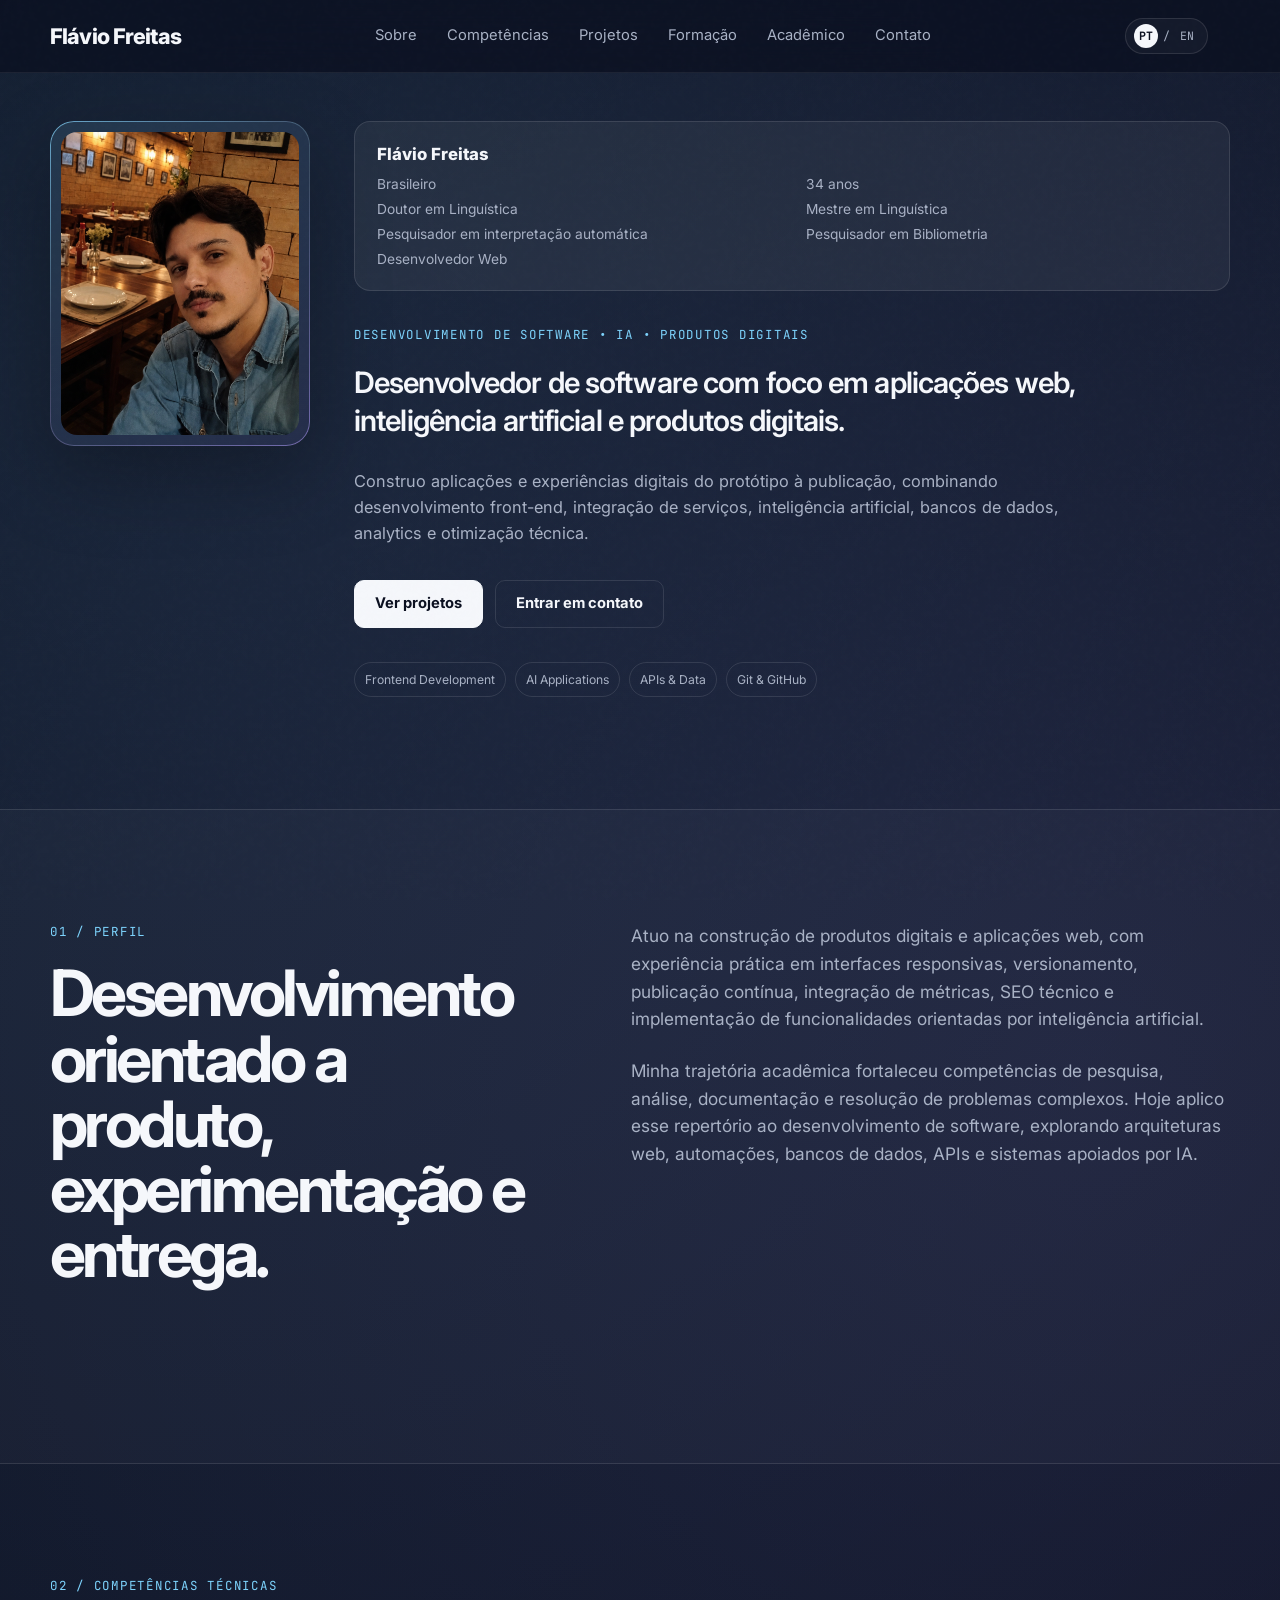
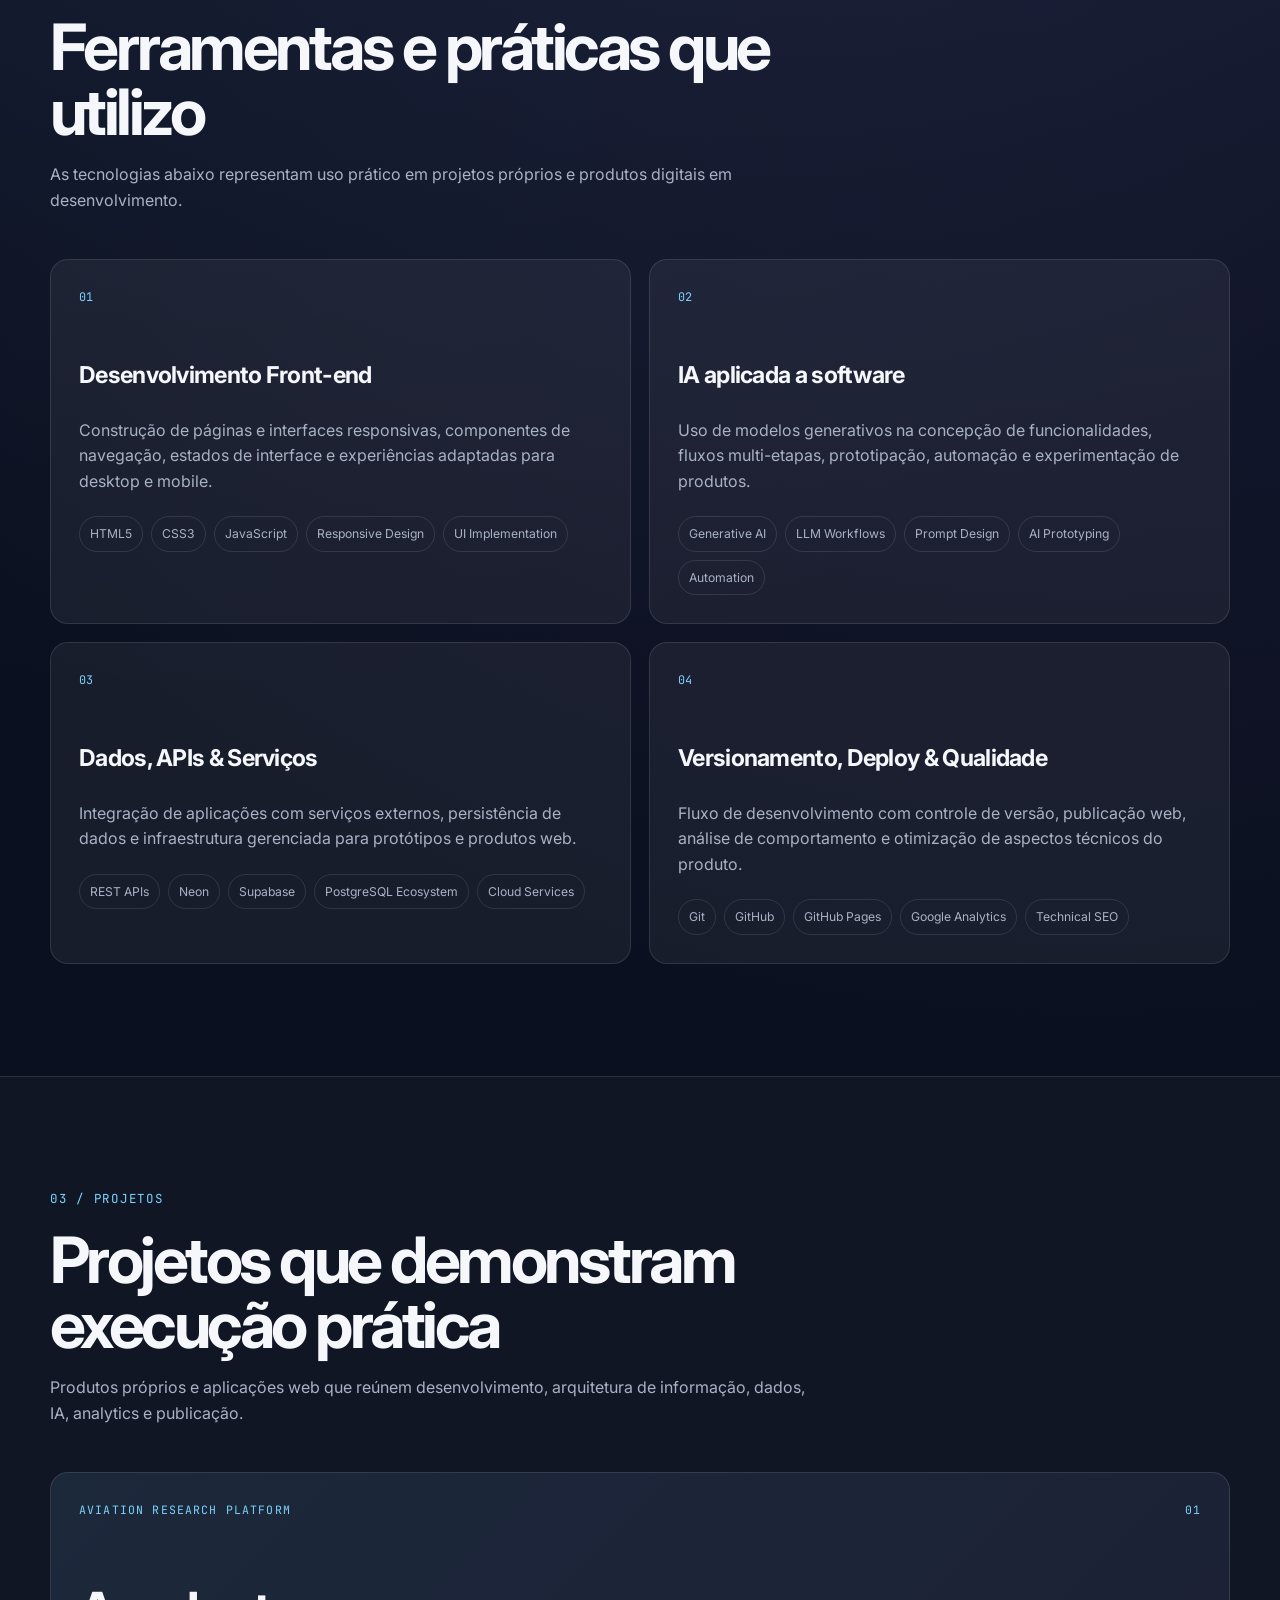
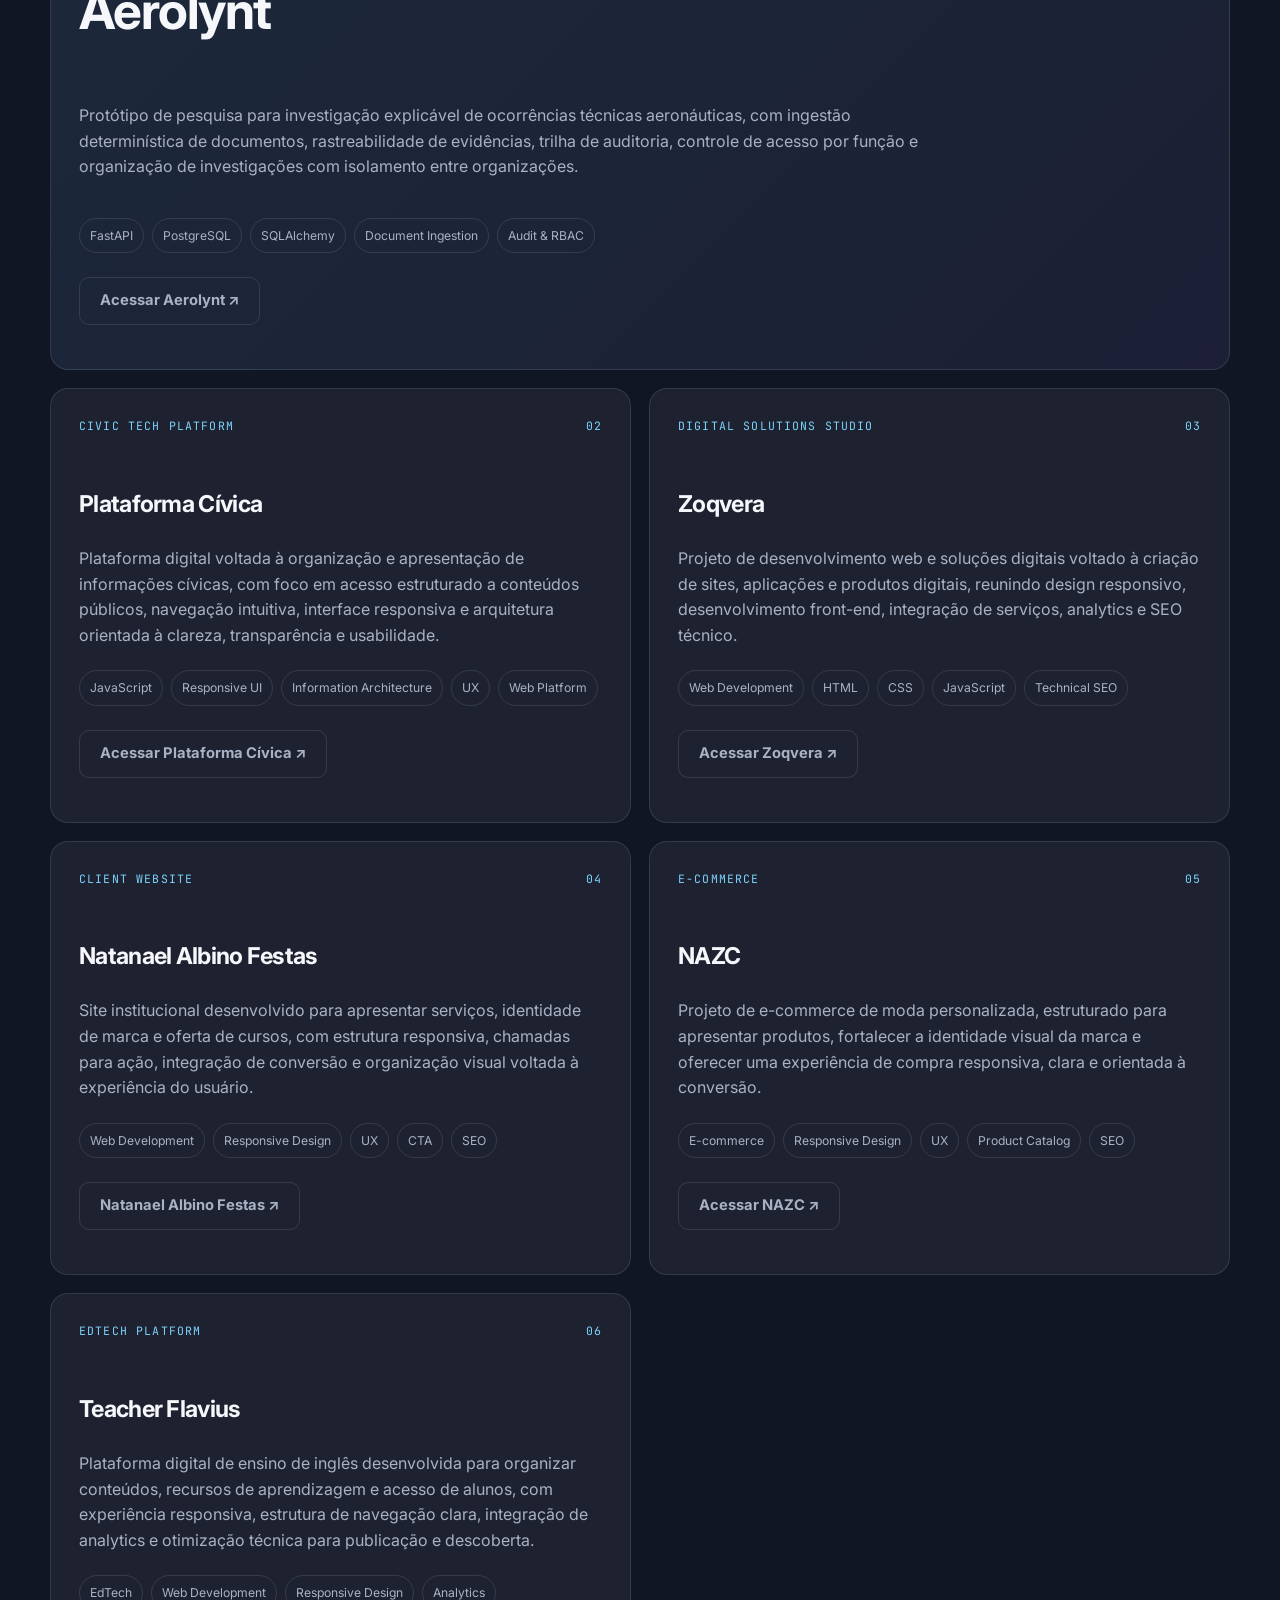
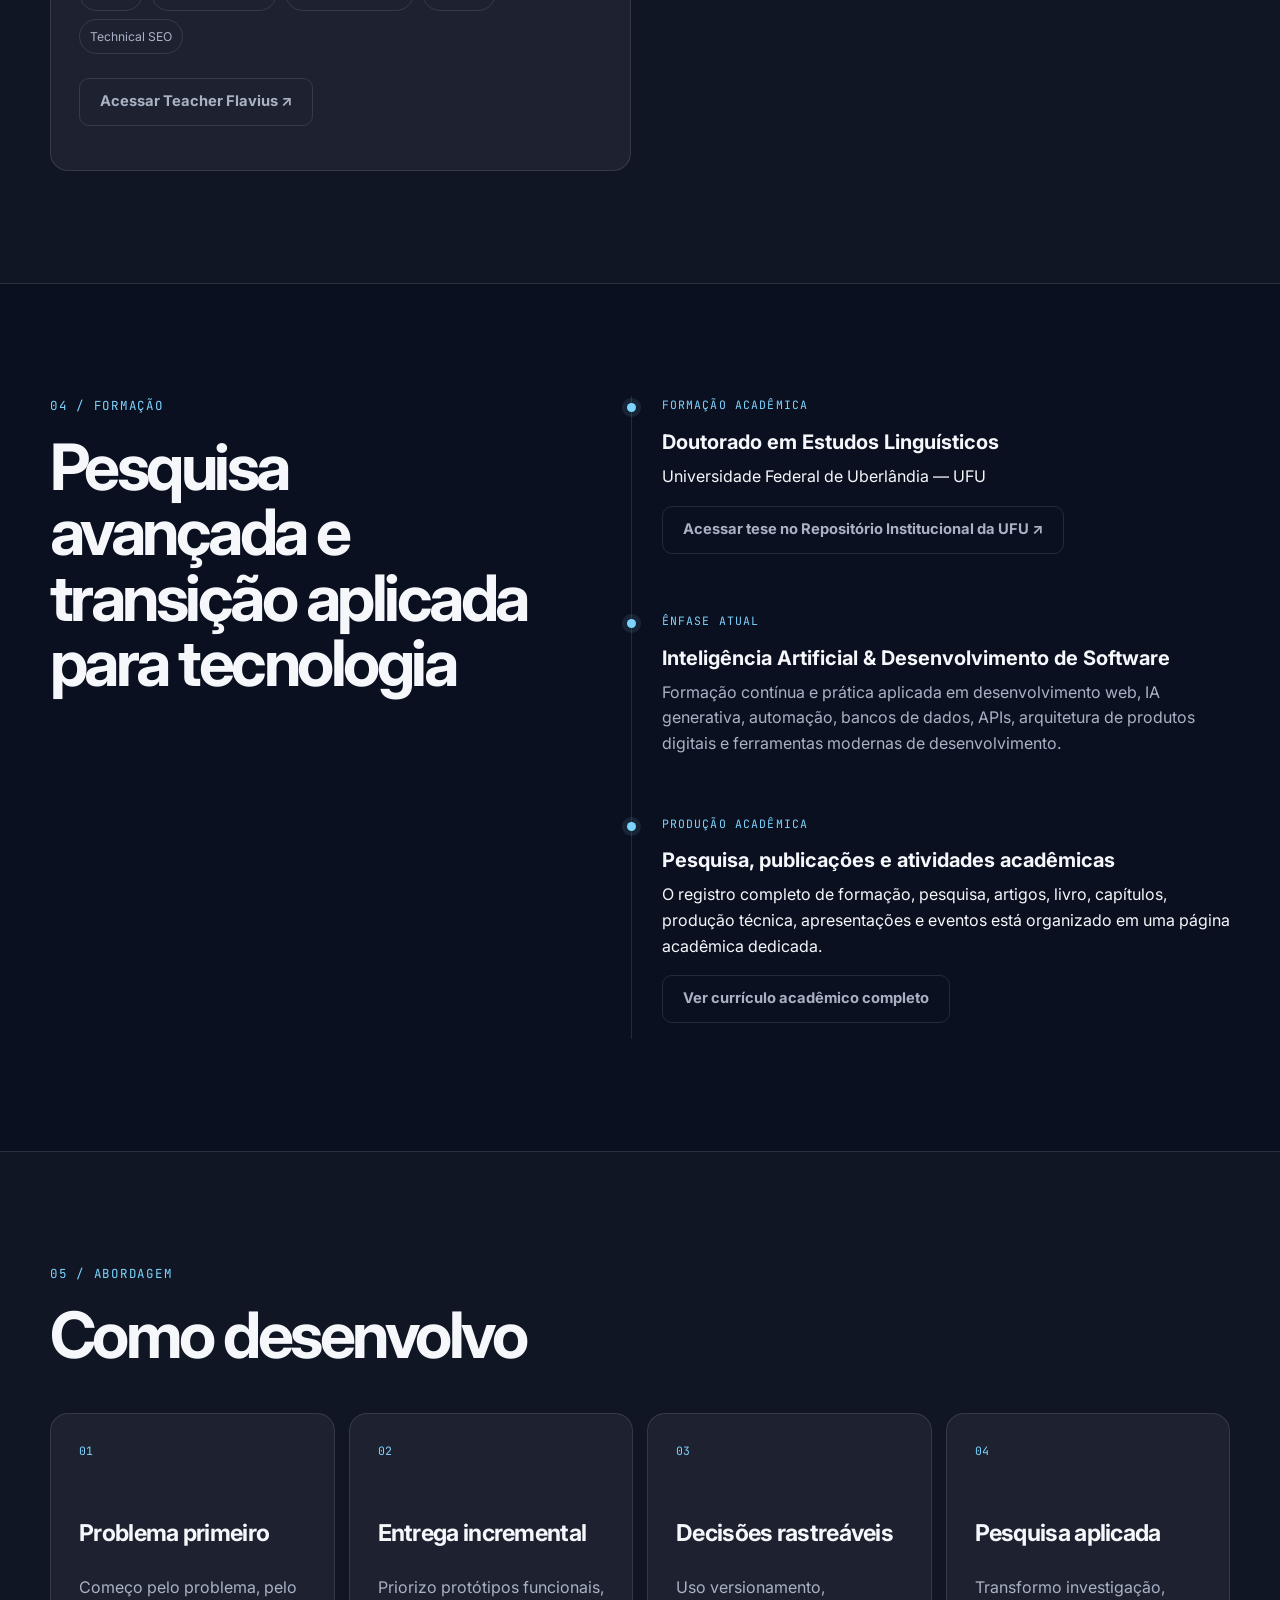
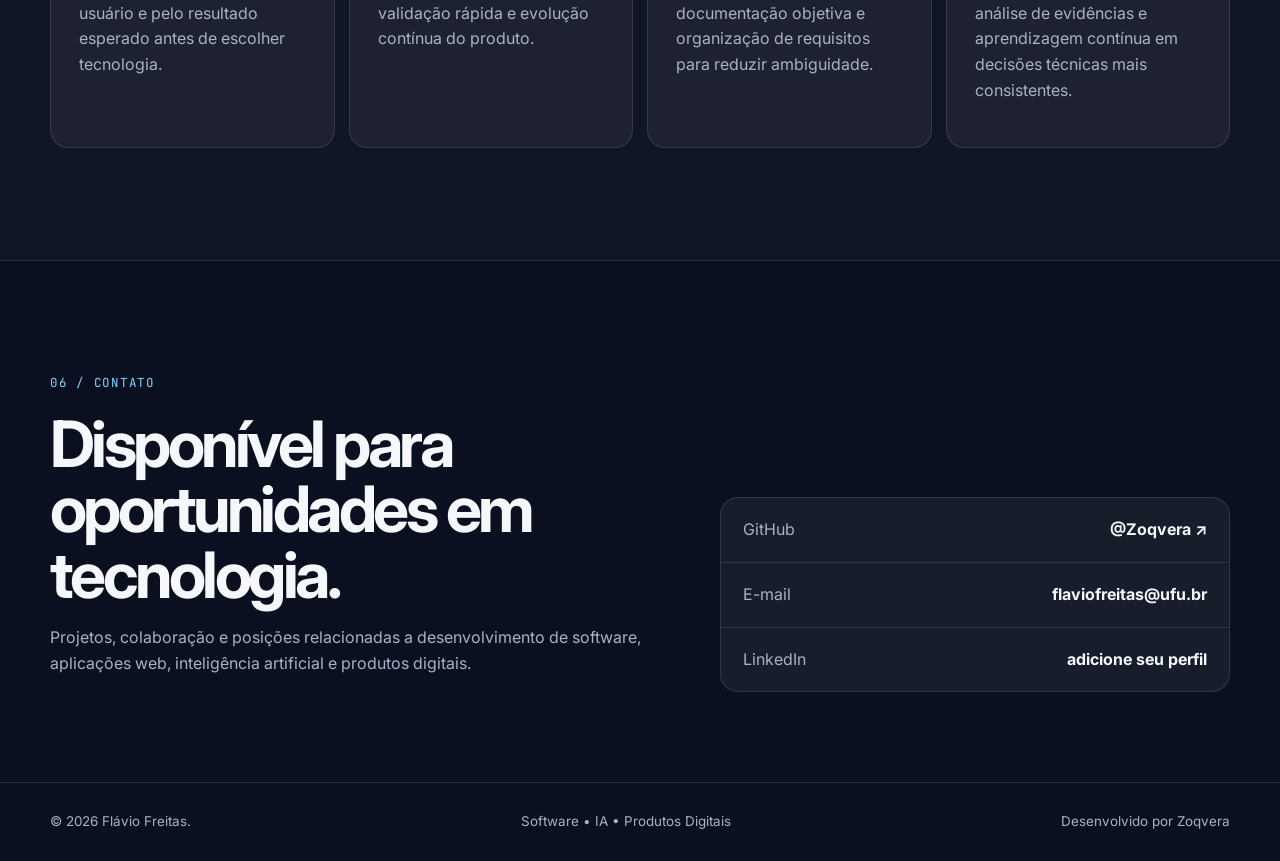
==== commit cb482716: "Add doctoral thesis link to education section" ====
--- a/index.html
+++ b/index.html
@@ -3,6 +3,7 @@
 <head>
   <meta charset="UTF-8" />
   <meta name="viewport" content="width=device-width, initial-scale=1.0" />
+  <meta name="google-site-verification" content="cIH1tqcOJADhqxYC7yGxFRyToyqBp0pBdZEbv_6iko4" />
   <title>Flávio Freitas | Desenvolvedor Web, IA e Produtos Digitais</title>
   <meta name="description" content="Currículo e portfólio de Flávio Freitas: desenvolvimento web, inteligência artificial, aplicações digitais, pesquisa acadêmica e projetos de software." />
   <meta name="robots" content="index, follow, max-image-preview:large, max-snippet:-1, max-video-preview:-1" />
@@ -209,7 +210,7 @@
       <div class="container split-grid">
         <div class="section-heading reveal"><p class="eyebrow">04 / FORMAÇÃO</p><h2>Pesquisa avançada e transição aplicada para tecnologia</h2></div>
         <div class="timeline reveal">
-          <div class="timeline-item"><span class="timeline-marker"></span><div><p class="timeline-label">FORMAÇÃO ACADÊMICA</p><h3>Doutorado em Estudos Linguísticos</h3><p>Universidade Federal de Uberlândia — UFU</p></div></div>
+          <div class="timeline-item"><span class="timeline-marker"></span><div><p class="timeline-label">FORMAÇÃO ACADÊMICA</p><h3>Doutorado em Estudos Linguísticos</h3><p>Universidade Federal de Uberlândia — UFU</p><p style="margin-top:16px"><a class="button secondary" href="https://repositorio.ufu.br/handle/123456789/50213" target="_blank" rel="noopener noreferrer">Acessar tese no Repositório Institucional da UFU ↗</a></p></div></div>
           <div class="timeline-item"><span class="timeline-marker"></span><div><p class="timeline-label">ÊNFASE ATUAL</p><h3>Inteligência Artificial & Desenvolvimento de Software</h3><p>Formação contínua e prática aplicada em desenvolvimento web, IA generativa, automação, bancos de dados, APIs, arquitetura de produtos digitais e ferramentas modernas de desenvolvimento.</p></div></div>
           <div class="timeline-item"><span class="timeline-marker"></span><div><p class="timeline-label">PRODUÇÃO ACADÊMICA</p><h3>Pesquisa, publicações e atividades acadêmicas</h3><p>O registro completo de formação, pesquisa, artigos, livro, capítulos, produção técnica, apresentações e eventos está organizado em uma página acadêmica dedicada.</p><p style="margin-top:16px"><a class="button secondary" href="academic.html">Ver currículo acadêmico completo</a></p></div></div>
         </div>
